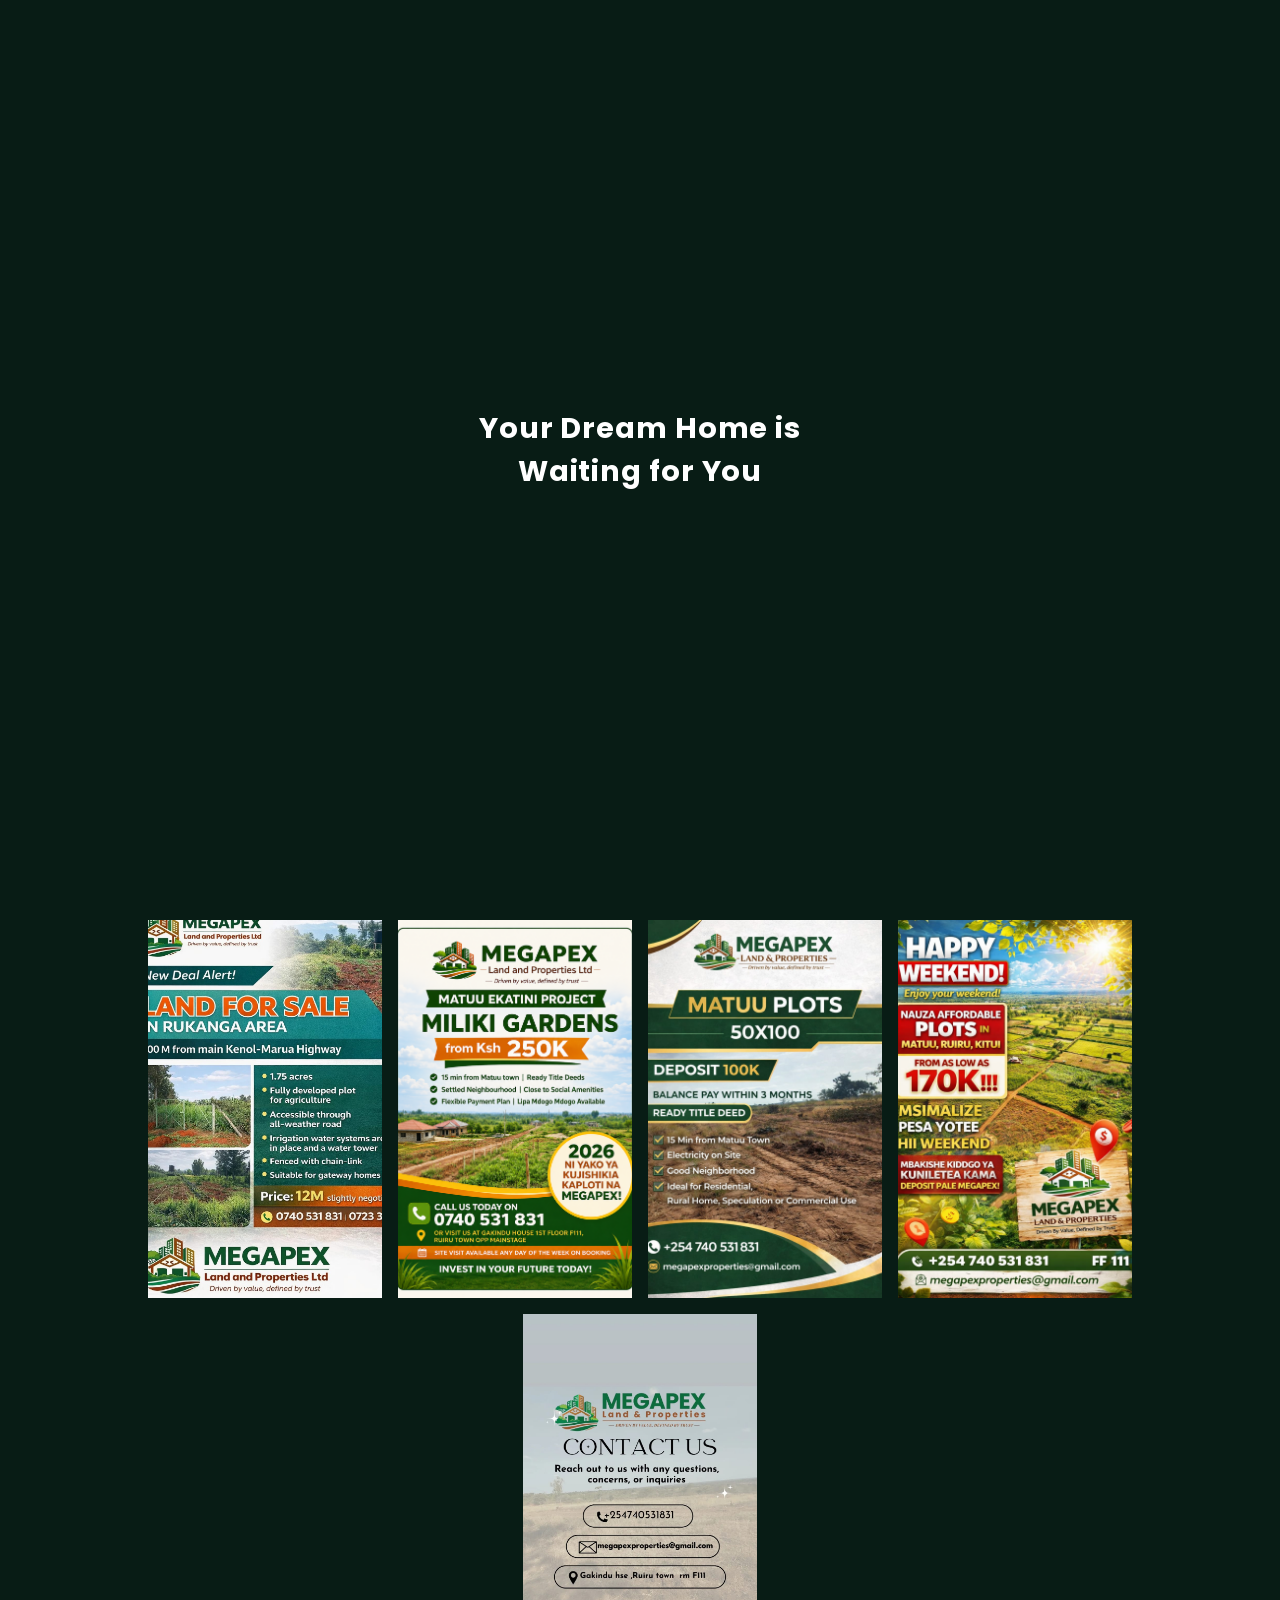
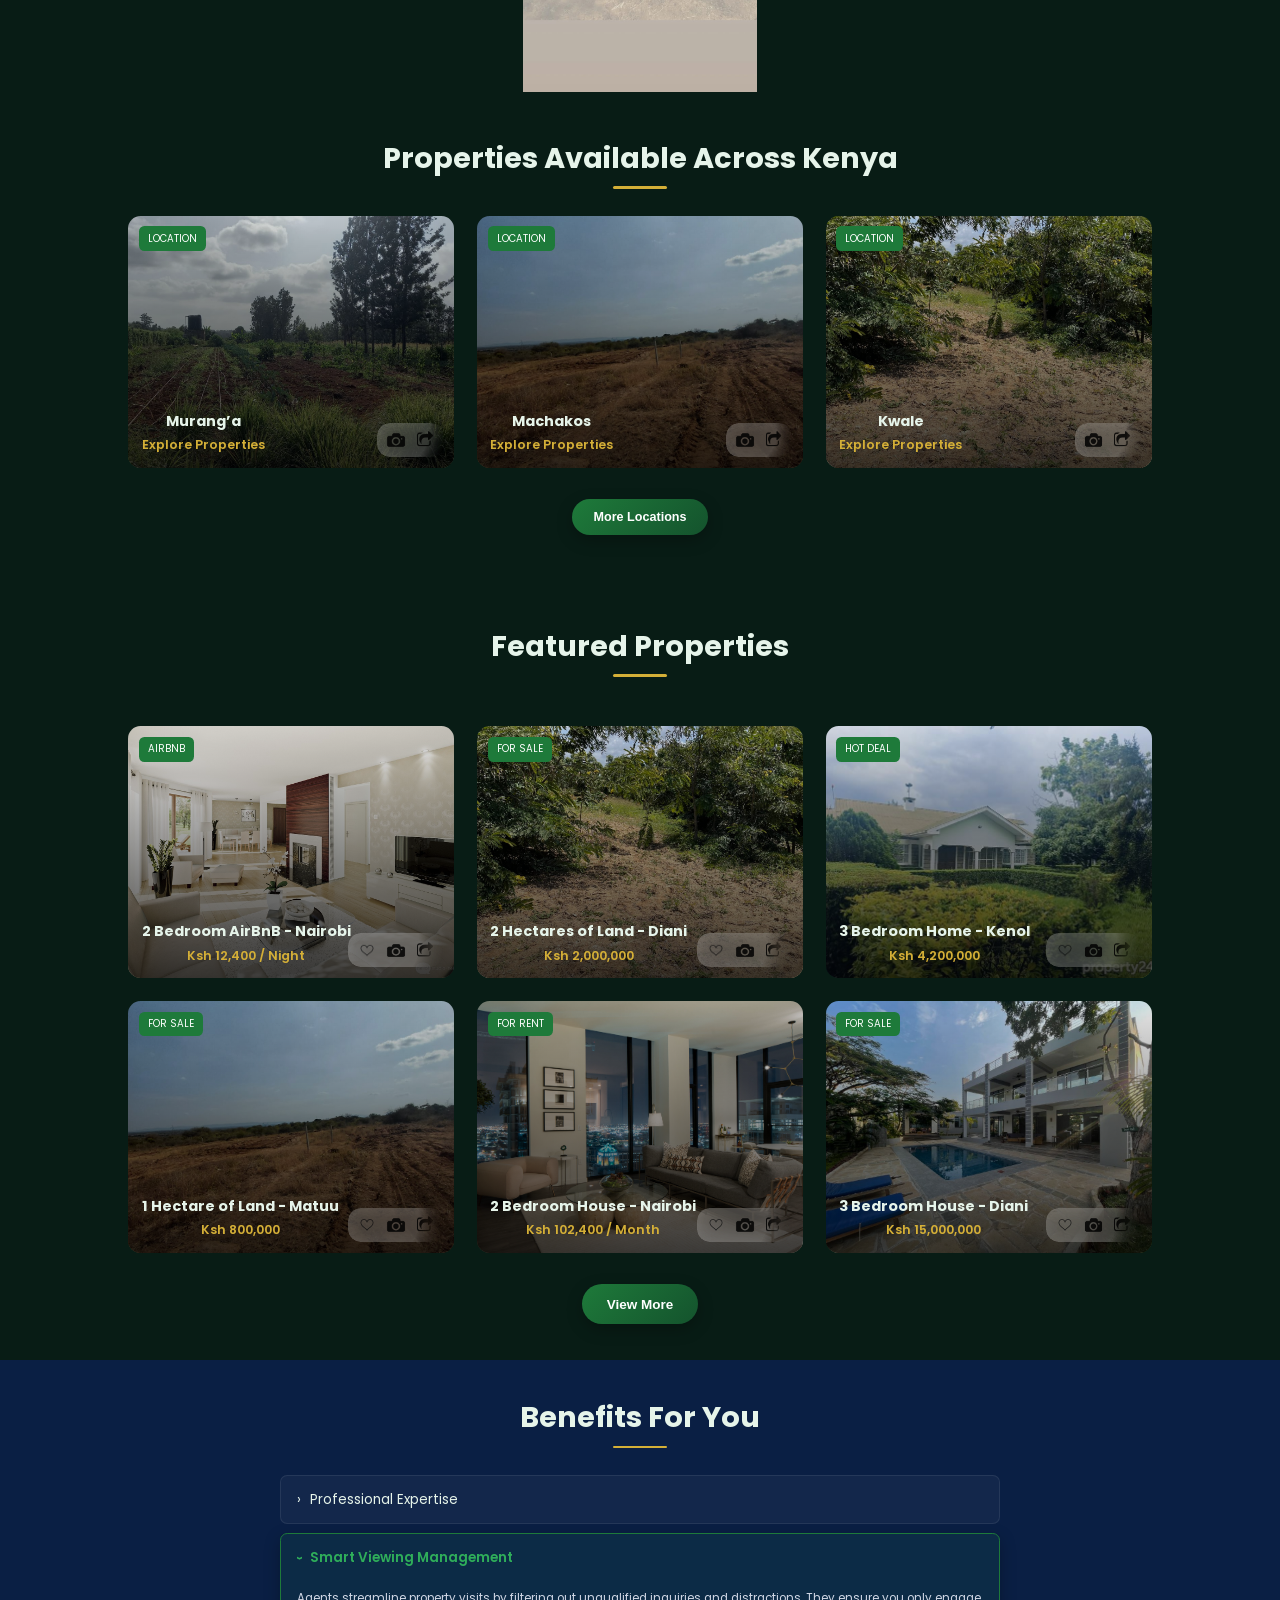
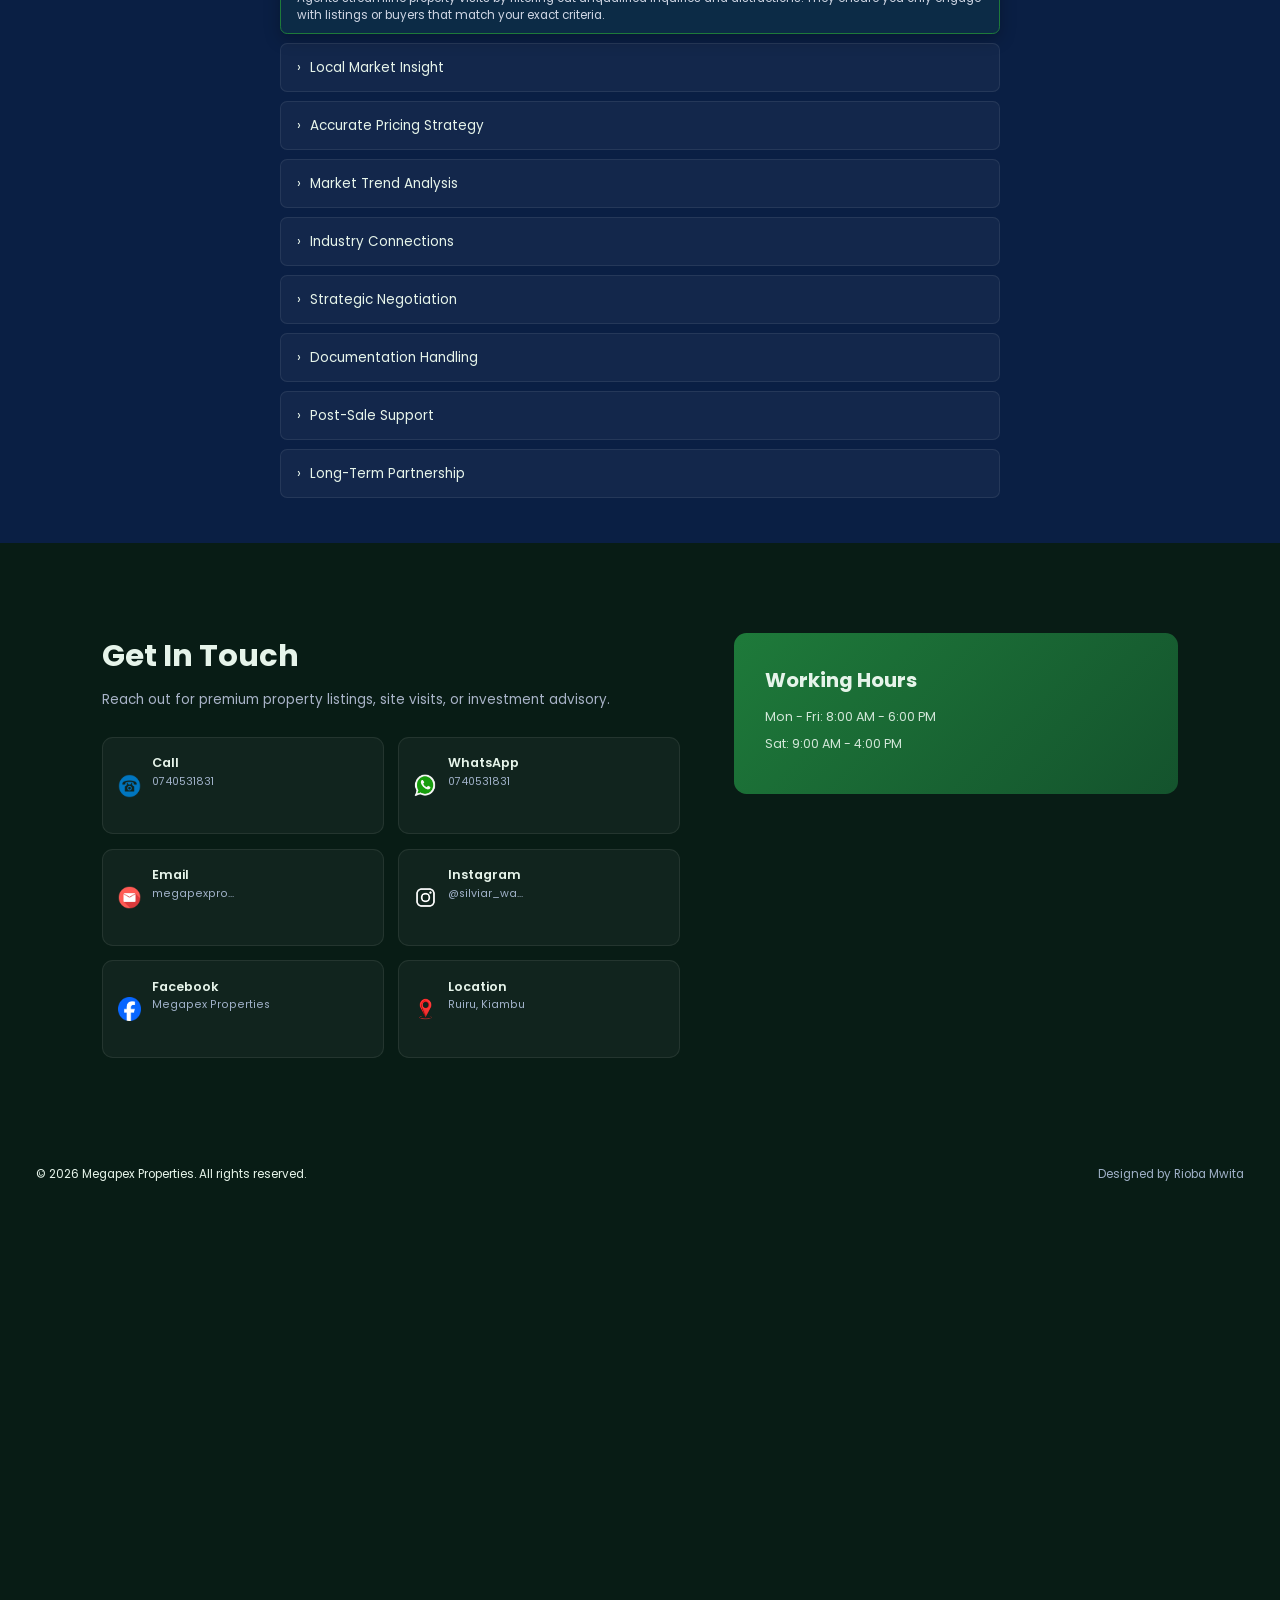
==== index.html @ 7763da87 "ch" ====
<!DOCTYPE html>
<html lang="en">
<head>
    <meta charset="UTF-8">
    <meta name="viewport" content="width=device-width, initial-scale=1.0">
    <title>Megapex Properties</title>
    <link rel="stylesheet" href="style.css">
    <link rel="icon" type="image/png" sizes="32x32" href="assets/favicon.png">

    <link href="https://fonts.googleapis.com/css2?family=Poppins:wght@300;400;600;700&display=swap" rel="stylesheet">

    <link rel="icon" type="image/png" sizes="16x16" href="assets/favicon.png">
</head>

<body>

<div id="intro-screen">
    <div class="intro-text">
        Your Dream Home is<br>
        Waiting for You
    </div>
</div>

<!-- NAVBAR -->
<header class="navbar">
    <div class="logo">
        <img src="assets/logo.png" alt="Megapex Logo">
    </div>

    <nav>
        <a href="#">Home</a>
        <a href="#">Properties</a>
        <a href="about.html">About Us</a>
        <a href="#">Contacts</a>
    </nav>

    <a class="nav-phone" href="tel:+254740531831">
    📞 0740 531 831
    </a>
    <div class="menu-toggle" id="menu-toggle">
        ☰
    </div>
</header>

<!-- HERO -->
<section class="hero">

    <div class="slideshow">
        <img src="assets/background.jpg" class="active">
        <img src="assets/background2.jpg">
        <img src="assets/background3.jpeg">
    </div>

    <div class="overlay"></div>

    <div class="hero-content">
        <h1>The Right Property Awaits</h1>

        <div class="search-box">

    <select id="typeFilter">
        <option value="">Property Type</option>
        <option value="apartment">Apartment</option>
        <option value="house">House</option>
        <option value="land">Land</option>
    </select>

    <select id="categoryFilter">
        <option value="">Category</option>
        <option value="sale">Sale</option>
        <option value="rent">Rent</option>
        <option value="airbnb">Airbnb</option>
    </select>

    <select id="locationFilter">
        <option value="">Location</option>
        <option value="nairobi">Nairobi</option>
        <option value="diani">Diani</option>
        <option value="kenol">Kenol</option>
        <option value="matuu">Matuu</option>
    </select>

    <select id="bedroomFilter">
        <option value="">Bedrooms</option>
        <option value="1">1</option>
        <option value="2">2</option>
        <option value="3">3</option>
    </select>

    <input id="minPrice" type="number" placeholder="Min Price">
    <input id="maxPrice" type="number" placeholder="Max Price">
    <input id="keyword" type="text" placeholder="Keyword">

    <button id="searchBtn" class="btn">Search</button>

</div>
    </div>
</section>

<section class="section ad-strip-section">
    <h2>Offers!!</h2>

    <div class="scroll-hint" id="adHint">
        Swipe to explore ads
    </div>

    <div class="ad-strip" id="adStrip">
        <img src="assets/kenolad.jpg" alt="Ad 1">
        <img src="assets/matuuad2.jpg" alt="Ad 2">
        <img src="assets/matuuad.jpg" alt="Ad 3">
        <img src="assets/companyadposter.jpg" alt="Ad 4">
        <img src="assets/companycontactposter.jpg" alt="Ad 5">
    </div>
</section>

<!-- PROPERTIES -->
<section class="section properties-section">
    <h2>Properties Available Across Kenya</h2>

    <div class="properties-grid">

        <!-- Murang’a -->
<div class="featured-card location-card" data-location="kenol">
    <img src="assets/kenol.jpg" alt="Kenol">

    <div class="featured-badge">LOCATION</div>

    <div class="featured-info">
        <h3>Murang’a</h3>
        <p>Explore Properties</p>
    </div>

    <div class="featured-icons">
        <img src="assets/photosicon.png" alt="Photos">
        <img src="assets/shareicon.png" alt="Share" class="share-icon">
    </div>
</div>

<!-- Machakos -->
<div class="featured-card location-card" data-location="matuu">
    <img src="assets/matuu.jpeg" alt="Matuu">

    <div class="featured-badge">LOCATION</div>

    <div class="featured-info">
        <h3>Machakos</h3>
        <p>Explore Properties</p>
    </div>

    <div class="featured-icons">
        <img src="assets/photosicon.png" alt="Photos">
        <img src="assets/shareicon.png" alt="Share" class="share-icon">
    </div>
</div>

<!-- Kwale -->
<div class="featured-card location-card" data-location="diani">
    <img src="assets/diani.jpeg" alt="Diani">

    <div class="featured-badge">LOCATION</div>

    <div class="featured-info">
        <h3>Kwale</h3>
        <p>Explore Properties</p>
    </div>

    <div class="featured-icons">
        <img src="assets/photosicon.png" alt="Photos">
        <img src="assets/shareicon.png" alt="Share" class="share-icon">
    </div>
</div>

<!-- Nairobi -->
<div class="featured-card location-card hidden-location" data-location="nairobi">
    <img src="assets/background.jpg" alt="Nairobi">

    <div class="featured-badge">LOCATION</div>

    <div class="featured-info">
        <h3>Nairobi</h3>
        <p>Explore Properties</p>
    </div>

    <div class="featured-icons">
        <img src="assets/photosicon.png" alt="Photos">
        <img src="assets/shareicon.png" alt="Share" class="share-icon">
    </div>
</div>

    </div>

    <div class="more-properties">
        <button class="more-btn btn">More Locations</button>
    </div>

</section>

<!-- FEATURED PROPERTIES -->
<section class="section featured-section" id="featured">
    <h2>Featured Properties</h2>

    <div id="activeFilters" class="active-filters"></div>

    <div class="featured-grid">

        <!-- Property 1 -->
        <div class="featured-card no-coming-soon"
             data-type="apartment"
             data-category="airbnb"
             data-location="nairobi"
             data-bedrooms="2"
             data-price="12400"
             data-link="/airbnb-nairobi.html">

            <img src="assets/living2.jpg" alt="2 Bedroom Airbnb Nairobi">

            <div class="featured-badge">AIRBNB</div>

            <div class="featured-info">
                <h3>2 Bedroom AirBnB - Nairobi</h3>
                <p>Ksh 12,400 / Night</p>
            </div>

            <div class="featured-icons">
                <img src="assets/likeicon.png" alt="Like" class="like-icon">
                <img src="assets/photosicon.png" alt="Photos" class="photos-icon" data-link="/airbnb-nairobi.html">
                <img src="assets/shareicon.png" alt="Share" class="share-icon">
            </div>

        </div>

        <!-- Property 2 (DIANI LAND FIXED) -->
        <div class="featured-card no-coming-soon"
             data-type="land"
             data-category="sale"
             data-location="diani"
             data-bedrooms="0"
             data-price="2000000"
             data-link="/diani-land.html">

            <img src="assets/diani.jpeg" alt="Land in Diani">

            <div class="featured-badge">FOR SALE</div>

            <div class="featured-info">
                <h3>2 Hectares of Land - Diani</h3>
                <p>Ksh 2,000,000</p>
            </div>

            <div class="featured-icons">
                <img src="assets/likeicon.png" alt="Like" class="like-icon">
                <img src="assets/photosicon.png" alt="Photos" class="photos-icon" data-link="/diani-land.html">
                <img src="assets/shareicon.png" alt="Share" class="share-icon">
            </div>

        </div>

        <!-- Property 3 -->
        <div class="featured-card no-coming-soon"
             data-type="house"
             data-category="sale"
             data-location="kenol"
             data-bedrooms="3"
             data-price="4200000"
             data-link="/kenol-house.html">

            <img src="assets/kenolhouse.jpg" alt="House in Kenol">

            <div class="featured-badge">HOT DEAL</div>

            <div class="featured-info">
                <h3>3 Bedroom Home - Kenol</h3>
                <p>Ksh 4,200,000</p>
            </div>

            <div class="featured-icons">
                <img src="assets/likeicon.png" alt="Like" class="like-icon">
                <img src="assets/photosicon.png" alt="Photos" class="photos-icon" data-link="/kenol-house.html">
                <img src="assets/shareicon.png" alt="Share" class="share-icon">
            </div>

        </div>

        <!-- Property 4 -->
        <div class="featured-card no-coming-soon"
             data-type="land"
             data-category="sale"
             data-location="matuu"
             data-bedrooms="1"
             data-price="3800000"
             data-link="/matuu-land.html">

            <img src="assets/matuu.jpeg" alt="Land in Matuu">

            <div class="featured-badge">FOR SALE</div>

            <div class="featured-info">
                <h3>1 Hectare of Land - Matuu</h3>
                <p>Ksh 800,000</p>
            </div>

            <div class="featured-icons">
                <img src="assets/likeicon.png" alt="Like" class="like-icon">
                <img src="assets/photosicon.png" alt="Photos" class="photos-icon" data-link="/matuu-land.html">
                <img src="assets/shareicon.png" alt="Share" class="share-icon">
            </div>

        </div>

        <!-- Property 5 -->
        <div class="featured-card"
             data-type="house"
             data-category="rent"
             data-location="nairobi"
             data-bedrooms="2"
             data-price="102400"
             data-link="/nairobi-rent-house.html">

            <img src="assets/background.jpg" alt="2 Bedroom House Nairobi">

            <div class="featured-badge">FOR RENT</div>

            <div class="featured-info">
                <h3>2 Bedroom House - Nairobi</h3>
                <p>Ksh 102,400 / Month</p>
            </div>

            <div class="featured-icons">
                <img src="assets/likeicon.png" alt="Like" class="like-icon">
                <img src="assets/photosicon.png" alt="Photos" class="photos-icon" data-link="/nairobi-rent-house.html">
                <img src="assets/shareicon.png" alt="Share" class="share-icon">
            </div>

        </div>

        <!-- Property 6 -->
        <div class="featured-card no-coming-soon"
             data-type="house"
             data-category="sale"
             data-location="diani"
             data-bedrooms="3"
             data-price="15000000"
             data-link="/diani-house.html">

            <img src="assets/dianihouse.jpg" alt="House in Diani">

            <div class="featured-badge">FOR SALE</div>

            <div class="featured-info">
                <h3>3 Bedroom House - Diani</h3>
                <p>Ksh 15,000,000</p>
            </div>

            <div class="featured-icons">
                <img src="assets/likeicon.png" alt="Like" class="like-icon">
                <img src="assets/photosicon.png" alt="Photos" class="photos-icon" data-link="/diani-house.html">
                <img src="assets/shareicon.png" alt="Share" class="share-icon">
            </div>

        </div>

    </div>

    <div class="more-properties">
        <button class="more-btn">View More</button>
    </div>

</section>

<!-- BENEFITS -->
<section class="section dark">
    <h2>Benefits For You</h2>

    <div class="accordion">

        <div class="accordion-item">
            <div class="accordion-header">
                <span class="icon">›</span> Professional Expertise
            </div>
            <div class="accordion-body">
                Real estate professionals handle the technical aspects of transactions with precision. Their experience reduces risk and prevents costly errors during the process.
            </div>
        </div>

        <div class="accordion-item active">
            <div class="accordion-header">
                <span class="icon">›</span> Smart Viewing Management
            </div>
            <div class="accordion-body">
                Agents streamline property visits by filtering out unqualified inquiries and distractions. They ensure you only engage with listings or buyers that match your exact criteria.
            </div>
        </div>

        <div class="accordion-item">
            <div class="accordion-header">
                <span class="icon">›</span> Local Market Insight
            </div>
            <div class="accordion-body">
                Agents have in-depth knowledge of neighborhoods, pricing trends, and amenities. This helps you make informed decisions based on accurate, location-specific data.
            </div>
        </div>

        <div class="accordion-item">
            <div class="accordion-header">
                <span class="icon">›</span> Accurate Pricing Strategy
            </div>
            <div class="accordion-body">
                Proper valuation ensures you neither overpay nor undersell a property. Agents analyze market data to position your price competitively.
            </div>
        </div>

        <div class="accordion-item">
            <div class="accordion-header">
                <span class="icon">›</span> Market Trend Analysis
            </div>
            <div class="accordion-body">
                Understanding market conditions is critical for timing your transaction. Agents provide insights into demand, supply, and pricing shifts.
            </div>
        </div>

        <div class="accordion-item">
            <div class="accordion-header">
                <span class="icon">›</span> Industry Connections
            </div>
            <div class="accordion-body">
                Agents connect you with trusted professionals such as lawyers, inspectors, and financiers. This network simplifies and accelerates the entire transaction process.
            </div>
        </div>

        <div class="accordion-item">
            <div class="accordion-header">
                <span class="icon">›</span> Strategic Negotiation
            </div>
            <div class="accordion-body">
                Skilled negotiation ensures you secure favorable terms and pricing. Agents also maintain confidentiality to protect your interests throughout the deal.
            </div>
        </div>

        <div class="accordion-item">
            <div class="accordion-header">
                <span class="icon">›</span> Documentation Handling
            </div>
            <div class="accordion-body">
                Property transactions involve complex legal and contractual paperwork. Agents ensure all documents are accurate, complete, and compliant.
            </div>
        </div>

        <div class="accordion-item">
            <div class="accordion-header">
                <span class="icon">›</span> Post-Sale Support
            </div>
            <div class="accordion-body">
                Support does not end after the transaction is completed. Agents remain available to address follow-up questions and issues.
            </div>
        </div>

        <div class="accordion-item">
            <div class="accordion-header">
                <span class="icon">›</span> Long-Term Partnership
            </div>
            <div class="accordion-body">
                Building a relationship with a reliable agent benefits future transactions. This continuity improves efficiency and trust over time.
            </div>
        </div>

    </div>
</section>

<!-- CONTACT -->
<section class="contact">
    <div class="contact-container">

        <div class="contact-left">
            <h2>Get In Touch</h2>
            <p>Reach out for premium property listings, site visits, or investment advisory.</p>

            <div class="contact-grid">

                <a href="tel:+254740531831" class="contact-card">
                    <img src="assets/phoneicon.png" alt="Call">
                    <div>
                        <span>Call</span>
                        <p>0740531831</p>
                    </div>
                </a>

                <a href="https://wa.me/254740531831" target="_blank" class="contact-card">
                    <img src="assets/whatsappicon.png" alt="WhatsApp">
                    <div>
                        <span>WhatsApp</span>
                        <p>0740531831</p>
                    </div>
                </a>

                <a href="mailto:megapexproperties@gmail.com" class="contact-card">
                    <img src="assets/mailicon.png" alt="Email">
                    <div>
                        <span>Email</span>
                        <p>megapexpro...</p>
                    </div>
                </a>

                <a href="https://www.instagram.com/silviar_wanjiku" target="_blank" class="contact-card">
                    <img src="assets/instagramicon.png" alt="Instagram">
                    <div>
                        <span>Instagram</span>
                        <p>@silviar_wa...</p>
                    </div>
                </a>

                <a href="https://web.facebook.com/people/Megapex-Properties/61583224914019/" target="_blank" class="contact-card">
                    <img src="assets/facebook.png" alt="Facebook">
                    <div>
                        <span>Facebook</span>
                        <p>Megapex Properties</p>
                    </div>
                </a>

                <a href="https://www.google.com/maps?q=Ruiru,Kiambu" target="_blank" class="contact-card">
                    <img src="assets/locationicon.png" alt="Location">
                    <div>
                        <span>Location</span>
                        <p>Ruiru, Kiambu</p>
                    </div>
                </a>

            </div>
        </div>

        <div class="contact-right">
            <h3>Working Hours</h3>
            <p>Mon - Fri: 8:00 AM - 6:00 PM</p>
            <p>Sat: 9:00 AM - 4:00 PM</p>
        </div>

    </div>
</section>

<!-- FLOATING BUTTON -->
<div class="floating-contact" id="openContact">
    ✉
</div>

<!-- SCROLL TO TOP BUTTON -->
<div class="floating-top" id="scrollTop">
    ↑
</div>

<!-- CONTACT MODAL -->
<div class="contact-modal" id="contactModal">
    <div class="modal-content">

        <span class="close-modal" id="closeContact">&times;</span>

        <h2>Contact Us</h2>
        <p>Use the form below to contact us!</p>

        <form id="contactForm">

            <!-- NAME -->
            <input 
                type="text" 
                id="name"
                placeholder="Name"
                required
            >

            <!-- EMAIL -->
            <input 
                type="email" 
                id="email"
                placeholder="Email"
                required
            >

            <!-- PHONE -->
            <input 
                type="tel" 
                id="phone"
                placeholder="Phone"
                pattern="[0-9]{10}"
                required
            >

            <!-- MESSAGE -->
            <textarea 
                id="message"
                placeholder="Type your message..."
                required
            ></textarea>

            <button type="submit">Send</button>

        </form>

    </div>
</div>

<!-- FOOTER -->
<footer>
    <div class="footer-content">
        <p>© 2026 Megapex Properties. All rights reserved.</p>

        <a href="https://wa.me/254729709807" target="_blank" class="designer-link">
            Designed by Rioba Mwita
        </a>
    </div>
</footer>


<div id="comingSoonPopup" class="coming-soon">
    <div class="coming-soon-box">
        <p>🚧 Coming Soon</p>
    </div>
</div>

<script src="script.js"></script>


</body>
</html>
---- style.css ----
:root {
    --primary: #1E7A3A;
    --primary-dark: #14532D;
    --primary-light: #2FAE5A;

    --bg-dark: #081c15;
    --text-light: #e6f4ea;

    --accent: #d4af37;
}

/* RESET */
* {
    margin: 0;
    padding: 0;
    box-sizing: border-box;
}

html, body {
    width: 100%;
    overflow-x: hidden;
    font-size: 80%;
}

/* BODY */
body {
    font-family: 'Poppins', sans-serif;
    background: var(--bg-dark);
    color: var(--text-light);
    font-size: 15px;
    transform-origin: top left;
    zoom: 0.9;
}

#intro-screen {
    position: fixed;
    inset: 0;
    background: var(--bg-dark);

    display: flex;
    justify-content: center;
    align-items: center;

    z-index: 9999;

    opacity: 1;
    transition: opacity 1s ease, visibility 1s ease;
}

#intro-screen.hide {
    opacity: 0;
    visibility: hidden;
}

/* TEXT ANIMATION */
.intro-text {
    font-size: 32px;
    font-weight: 700;
    text-align: center;
    color: #fff;
    letter-spacing: 1px;

    opacity: 0;
    transform: translateY(20px);

    animation: introFadeIn 1.2s ease forwards;
}

/* KEYFRAME */
@keyframes introFadeIn {
    to {
        opacity: 1;
        transform: translateY(0);
    }
}

/* NAVBAR */
.navbar {
    position: fixed;
    width: 100%;
    top: 0;
    background: rgba(8,28,21,0.85);
    backdrop-filter: blur(10px);

    display: flex;
    align-items: center;
    justify-content: space-between;

    padding: 15px 40px;
    z-index: 1000;
}

.logo img {
    height: 50px;
}

.navbar nav a {
    margin: 0 18px;
    text-decoration: none;
    color: var(--text-light);
    font-weight: 500;
    position: relative;
}

.navbar nav a::after {
    content: "";
    position: absolute;
    width: 0%;
    height: 2px;
    background: var(--primary);
    left: 0;
    bottom: -5px;
    transition: 0.3s;
}

.navbar nav a:hover::after {
    width: 100%;
}

/* HERO */
.hero {
    position: relative;
    width: 100%;
    height: 100vh;
    overflow: hidden;

    display: flex;
    align-items: center;
    justify-content: center;
}

.slideshow {
    position: absolute;
    inset: 0;
    width: 100%;
    height: 100%;
    z-index: 0;
}

.slideshow img {
    position: absolute;
    inset: 0;
    width: 100%;
    height: 100%;
    object-fit: cover;

    opacity: 0;
    transition: opacity 1.2s ease-in-out;
}

.slideshow img.active {
    opacity: 1;
}
.overlay {
    position: absolute;
    inset: 0;
    background: rgba(0,0,0,0.55);
    z-index: 1;
}

.hero-content {
    position: relative;
    z-index: 2;
}

.hero h1 {
    font-size: 48px;
    margin-bottom: 25px;
}

/* SEARCH */
.search-box {
    background: rgba(255,255,255,0.08);
    backdrop-filter: blur(14px);
    padding: 20px;
    border-radius: 12px;

    display: grid;
    grid-template-columns: repeat(4, 1fr);
    gap: 12px;
}

.search-box input,
.search-box select {
    padding: 12px;
    border-radius: 8px;
    border: none;
    background: rgba(255,255,255,0.9);
    font-size: 14px;
}

.search-box button {
    grid-column: span 4;
    padding: 14px;
    border-radius: 30px;
    border: none;
    background: linear-gradient(135deg, var(--primary), var(--primary-dark));
    color: #fff;
    font-weight: 600;
    cursor: pointer;
}

.search-box button {
    grid-column: 1 / -1;   /* still occupies full grid row */
    width: 200px;          /* control button size */
    justify-self: center;  /* centers it in the grid */
}

.search-box button:hover {
    transform: translateY(-2px);
}

/* SECTION */
.section {
    padding: 40px 10%;
    text-align: center;
}

.section h2 {
    font-size: 32px;
    margin-bottom: 40px;
    position: relative;
    display: inline-block;
}

.section h2::after {
    content: "";
    position: absolute;
    left: 50%;
    bottom: -10px;
    transform: translateX(-50%);
    width: 60px;
    height: 3px;
    background: var(--accent);
    border-radius: 2px;
}

/* DARK SECTION */
.dark {
    background: #0a1f44;
}

/* ACCORDION */
.accordion {
    max-width: 800px;
    margin: auto;
}

/* ITEM */
.accordion-item {
    background: rgba(255,255,255,0.04);
    border-radius: 8px;
    margin-bottom: 10px;
    overflow: hidden;
    border: 1px solid rgba(255,255,255,0.08);
    transition: all 0.25s ease;
}

/* ACTIVE ITEM (CARD HIGHLIGHT) */
.accordion-item.active {
    background: rgba(47,174,90,0.08);
    border-color: var(--primary);
    box-shadow: 0 6px 18px rgba(0,0,0,0.25);
}

/* HEADER */
.accordion-header {
    padding: 15px 18px;
    font-size: 15px;
    display: flex;
    gap: 10px;
    cursor: pointer;
    align-items: center;
    color: var(--text-light);
    transition: 0.25s ease;
}

/* ACTIVE HEADER (TITLE COLOR CHANGE) */
.accordion-item.active .accordion-header {
    color: var(--primary-light);
    font-weight: 600;
}

/* BODY */
.accordion-body {
    max-height: 0;
    overflow: hidden;
    padding: 0 18px;
    font-size: 13px;
    color: #cfd6e4;
    transition: 0.3s ease;
    text-align: left;
}

/* ACTIVE BODY */
.accordion-item.active .accordion-body {
    max-height: 160px;
    padding: 10px 18px;
}

/* OPTIONAL: ICON ROTATION */
.accordion-item.active .icon {
    transform: rotate(90deg);
    transition: 0.25s ease;
}

/* CONTACT */
.contact {
    padding: 100px 8%;
    background: var(--bg-dark);
}

/* LAYOUT */
.contact-container {
    max-width: 1200px;
    margin: auto;

    display: grid;
    grid-template-columns: 1.3fr 1fr;
    gap: 60px;
    align-items: start;
}

/* LEFT SIDE */
.contact-left h2 {
    font-size: 34px;
    margin-bottom: 12px;
}

.contact-left p {
    margin-bottom: 30px;
    color: #a8b3c7;
    font-size: 15px;
}

/* GRID (fluid, no hard widths) */
.contact-grid {
    display: grid;
    grid-template-columns: repeat(2, minmax(180px, 1fr));
    gap: 16px;
}

/* CARD */
.contact-card {
    padding: 18px 16px;
    border-radius: 12px;

    background: rgba(255,255,255,0.04);
    border: 1px solid rgba(255,255,255,0.08);

    display: flex;
    align-items: center;
    gap: 12px;

    text-align: left;

    transition: all 0.25s ease;
    cursor: pointer;

    text-decoration: none;
    color: var(--text-light);
}

/* ICON */
.contact-card img {
    width: 26px;
    height: 26px;
    flex-shrink: 0;
}

/* TEXT BLOCK */
.contact-card div {
    display: flex;
    flex-direction: column;
    gap: 2px;
}

/* TITLE */
.contact-card span {
    font-size: 14px;
    font-weight: 600;
    color: var(--text-light);
}

/* VALUE */
.contact-card p {
    font-size: 12px;
    color: #9fb0c7;
    word-break: break-word;
}

/* HOVER */
.contact-card:hover {
    transform: translateY(-4px);
    background: rgba(255,255,255,0.08);
    border-color: var(--primary);
    box-shadow: 0 8px 20px rgba(0,0,0,0.25);
}

/* RIGHT PANEL */
.contact-right {
    background: linear-gradient(135deg, var(--primary), var(--primary-dark));
    padding: 35px;
    border-radius: 14px;

    display: flex;
    flex-direction: column;
    justify-content: center;
}

.contact-right h3 {
    font-size: 22px;
    margin-bottom: 15px;
}

.contact-right p {
    font-size: 14px;
    margin-bottom: 10px;
    opacity: 0.9;
}


/* FLOATING */
.floating-contact,
.floating-top {
    position: fixed;
    right: 25px;
    width: 50px;
    height: 50px;
    background: var(--primary);
    color: #fff;
    border-radius: 50%;
    display: flex;
    align-items: center;
    justify-content: center;

    opacity: 0;
    pointer-events: none;
    transform: translateY(20px);
    transition: 0.3s ease;

    z-index: 999;
    cursor: pointer;
}

/* positions */
.floating-contact {
    bottom: 90px;
}

.floating-top {
    bottom: 25px;
}

/* visible state */
.floating-contact.show,
.floating-top.show {
    opacity: 1;
    pointer-events: auto;
    transform: translateY(0);
}


/* MODAL */
/* MODAL BACKDROP */
.contact-modal {
    position: fixed;
    inset: 0;

    background: rgba(0,0,0,0.6);

    display: none;
    justify-content: center;
    align-items: center;

    z-index: 9999;
}

/* ACTIVE */
.contact-modal.active {
    display: flex;
}

/* MODAL BOX */
.modal-content {
    background: #fff;
    color: #000;

    width: 90%;
    max-width: 420px;

    padding: 30px;
    border-radius: 14px;

    position: relative;

    display: flex;
    flex-direction: column;
    gap: 12px;

    animation: popupFade 0.3s ease;
}

/* CLOSE BUTTON */
.close-modal {
    position: absolute;
    top: 12px;
    right: 16px;

    font-size: 24px;
    cursor: pointer;
}

/* INPUTS */
.modal-content input,
.modal-content textarea {
    width: 100%;
    padding: 12px;

    border-radius: 8px;
    border: 1px solid #ccc;

    font-family: inherit;
}

/* TEXTAREA */
.modal-content textarea {
    min-height: 120px;
    resize: vertical;
}

/* BUTTON */
.modal-content button {
    padding: 12px;
    border: none;

    border-radius: 30px;

    background: linear-gradient(135deg, var(--primary), var(--primary-dark));

    color: #fff;
    font-weight: 600;

    cursor: pointer;
}

/* FOOTER */
footer {
    background: var(--bg-dark);
    padding: 20px 40px;
}

.footer-content {
    display: flex;
    justify-content: space-between;
    align-items: center;
}

.footer-content p {
    font-size: 13px;
}

.designer-link {
    font-size: 13px;
    color: #9fb0c7;
    text-decoration: none;
    transition: 0.3s ease;
}

.designer-link:hover {
    color: var(--accent);
}

.properties-grid {
    display: grid;
    grid-template-columns: repeat(3, 1fr);
    gap: 25px;
}

/* FORCE SAME CARD BEHAVIOR EVERYWHERE */
.properties-grid .featured-card,
.featured-grid .featured-card {
    position: relative;
    height: 280px;
    border-radius: 14px;
    overflow: hidden;
    cursor: pointer;
    transition: 0.3s ease;
}

/* ONLY TARGET MAIN CARD IMAGE */
.properties-grid .featured-card > img,
.featured-grid .featured-card > img {
    width: 100%;
    height: 100%;
    object-fit: cover;
    transition: 0.5s ease;
}

.featured-icons img {
    width: 22px;
    height: 22px;
    object-fit: contain; /* prevents stretching */
}

.properties-grid .featured-card:hover img,
.featured-grid .featured-card:hover img {
    transform: scale(1.1);
}

.properties-grid .featured-card::after,
.featured-grid .featured-card::after {
    content: "";
    position: absolute;
    inset: 0;
    background: linear-gradient(to top, rgba(0,0,0,0.75), rgba(0,0,0,0.1));
}

/* MORE PROPERTIES WRAPPER */
.more-properties {
    margin-top: 35px;
    display: flex;
    justify-content: center;
}

/* BUTTON */
.more-btn {
    padding: 14px 28px;
    border: none;
    border-radius: 30px;

    background: linear-gradient(135deg, var(--primary), var(--primary-dark));
    color: #fff;

    font-size: 15px;
    font-weight: 600;

    cursor: pointer;
    transition: 0.3s ease;
    box-shadow: 0 6px 18px rgba(0,0,0,0.25);
}

/* HOVER */
.more-btn:hover {
    transform: translateY(-3px);
    background: linear-gradient(135deg, var(--primary-light), var(--primary));
}

/* FEATURED SECTION */
.featured-section {
    padding-top: 60px;
}

/* GRID */
.featured-grid {
    display: grid;
    grid-template-columns: repeat(3, 1fr);
    gap: 25px;
}

/* CARD */
.featured-card {
    position: relative;
    height: 280px;
    border-radius: 14px;
    overflow: hidden;
    cursor: pointer;
    transition: 0.3s ease;
}

/* IMAGE */
.featured-card img {
    width: 100%;
    height: 100%;
    object-fit: cover;
    transition: 0.5s ease;
}

/* HOVER ZOOM */
.featured-card:hover img {
    transform: scale(1.1);
}

/* DARK OVERLAY */
.featured-card::after {
    content: "";
    position: absolute;
    inset: 0;
    background: linear-gradient(to top, rgba(0,0,0,0.75), rgba(0,0,0,0.1));
}

/* INFO */
.featured-info {
    position: absolute;
    bottom: 15px;
    left: 15px;
    z-index: 2;
}

.featured-info h3 {
    font-size: 16px;
    margin-bottom: 5px;
}

.featured-info p {
    font-size: 14px;
    color: var(--accent);
    font-weight: 600;
}

/* BADGE */
.featured-badge {
    position: absolute;
    top: 12px;
    left: 12px;
    background: var(--primary);
    color: #fff;
    font-size: 11px;
    padding: 6px 10px;
    border-radius: 6px;
    z-index: 2;
}

/* =========================
   AD STRIP SECTION (VERTICAL ADS)
========================= */

.ad-strip-section {
    padding: 10px 8%;
    overflow: hidden;

    display: flex;
    flex-direction: column;
    align-items: center;
}

/* container */
.ad-strip {
    display: flex;
    gap: 18px;
    align-items: center;
    justify-content: center;
    flex-wrap: wrap; /* allows neat alignment on smaller screens */
}

.ad-strip img {
    width: 260px;
    height: 420px;
    object-fit: cover;

    opacity: 0;
    transform: translateX(140px);

    transition: 0.7s ease;
}

.ad-strip img.show {
    opacity: 1;
    transform: translateX(0);
}

/* hover effect */
.ad-strip img:hover {
    transform: translateX(0) scale(1.05);
}

/* ICON CONTAINER (SMOKE STYLE - BOTTOM RIGHT) */
.featured-icons {
    position: absolute;
    bottom: 12px;
    right: 12px;

    display: flex;
    gap: 10px;

    padding: 8px 10px;

    /* smoky / mist background */
    background: rgba(255, 255, 255, 0.18);
    backdrop-filter: blur(14px);

    /* remove clean shape */
    border-radius: 14px;
    box-shadow:
        0 0 25px rgba(255, 255, 255, 0.15),
        inset 0 0 18px rgba(255, 255, 255, 0.1);

    /* soft irregular “smoke feel” */
    -webkit-mask-image: radial-gradient(circle at 30% 30%, black 60%, transparent 100%);
    mask-image: radial-gradient(circle at 30% 30%, black 60%, transparent 100%);

    z-index: 3;
}

/* ICON STYLE */
.featured-icons img {
    width: 22px;
    height: 22px;

    cursor: pointer;

    opacity: 0.85;
    transition: 0.3s ease;
}

/* HOVER EFFECT */
.featured-icons img:hover {
    transform: scale(1.2);
    opacity: 1;
}

.nav-phone {
    color: var(--text-light);
    font-weight: 600;
    margin-left: 20px;
    white-space: nowrap;
    text-decoration: none; /* removes underline */
}

/* DESKTOP DEFAULT */
.menu-toggle {
    display: none;
}



@media (max-width: 768px) {

    /* show hamburger on mobile */
    .menu-toggle {
        display: block;
        font-size: 26px;
        cursor: pointer;
    }

    /* hide phone on mobile (optional) */
    .nav-phone {
        display: none;
    }

}

@media (max-width: 768px) {

    html, body {
        font-size: 14px;
        overflow-x: hidden;
    }

    body {
        transform: none;
        width: 100%;
    }

    /* ================= NAVBAR ================= */
    .navbar {
        padding: 12px 16px;
    }

    .logo img {
        height: 42px;
    }

    .menu-toggle {
        display: block;
        font-size: 28px;
    }

    .nav-phone {
        display: none;
    }

    /* ================= HERO ================= */
    .hero h1 {
        font-size: 28px;
        padding: 0 10px;
        line-height: 1.3;
    }

    .hero-content {
        padding: 0 12px;
    }

    /* ================= SEARCH (FIXED CENTER BUTTON) ================= */
    .search-box {
        grid-template-columns: repeat(2, 1fr);
        gap: 10px;
        padding: 16px;
        border-radius: 14px;
        position: relative;
    }

    .search-box input,
    .search-box select {
        font-size: 13px;
        padding: 10px;
    }

    /* BUTTON FIXED TO CENTER FLOAT */
    .search-box button {
        grid-column: 1 / -1;
        width: 160px;
        justify-self: center;

        margin-top: 10px;

        border-radius: 50px;
        padding: 12px 18px;

        position: relative;
        z-index: 2;
    }

    /* ================= SECTIONS ================= */
    .section {
        padding: 30px 16px;
    }

    .section h2 {
        font-size: 24px;
        margin-bottom: 25px;
    }

    /* ================= PROPERTIES (2 COLUMN GRID INSTEAD OF 1) ================= */
    .properties-grid {
        grid-template-columns: repeat(2, 1fr);
        gap: 14px;
    }

    .property-card {
        height: 200px;
    }

    .property-overlay h3 {
        font-size: 16px;
    }

    /* ================= FEATURED (2 COLUMN GRID) ================= */
    .featured-grid {
        grid-template-columns: repeat(2, 1fr);
        gap: 14px;
    }

    .featured-card {
        height: 210px;
    }

    .featured-info h3 {
        font-size: 13px;
    }

    .featured-info p {
        font-size: 12px;
    }

    /* icons */
    .featured-icons {
        gap: 6px;
        padding: 6px 8px;
        border-radius: 12px;
    }

    /* ================= ACCORDION ================= */
    .accordion-header {
        font-size: 14px;
    }

    .accordion-body {
        font-size: 13px;
    }

    /* ================= CONTACT (2 COLUMN GRID LIKE DESKTOP MINI VERSION) ================= */
    .contact-container {
        grid-template-columns: 1fr;
        gap: 25px;
    }

    .contact-grid {
        grid-template-columns: repeat(2, 1fr);
        gap: 12px;
    }

    .contact-card {
        padding: 14px;
    }

    .contact-left h2 {
        font-size: 24px;
    }

    .contact-right {
        padding: 20px;
        text-align: center;
    }

    /* ================= FLOATING BUTTONS ================= */
    .floating-contact,
    .floating-top {
        width: 46px;
        height: 46px;
        right: 16px;
    }

    .floating-contact {
        bottom: 85px;
    }

    .floating-top {
        bottom: 20px;
    }

    /* ================= MORE BUTTON ================= */
    .more-btn {
        width: 100%;
        max-width: 260px;
    }

    .featured-card {
    position: relative;
    height: 240px;
}

/* INFO LEFT SIDE */
.featured-info {
    position: absolute;
    bottom: 12px;
    left: 12px;

    z-index: 2;

    display: flex;
    flex-direction: column;
    align-items: flex-start;

    max-width: 65%;
}

.featured-info h3 {
    font-size: 14px;
    text-align: left;
    margin-bottom: 4px;
}

.featured-info p {
    font-size: 12px;
    text-align: left;
}

/* ICONS RIGHT SIDE */
.featured-icons {
    position: absolute;
    bottom: 12px;
    right: 12px;

    display: flex;
    flex-direction: row;
    gap: 8px;

    padding: 6px 8px;
    border-radius: 12px;
}

}

.active-filters {
    margin-bottom: 25px;
    display: flex;
    justify-content: center;
}

/* GLASS PILL FILTER BAR */
.filter-bar {
    background: rgba(255, 255, 255, 0.08);
    backdrop-filter: blur(16px);

    padding: 12px 20px;

    border-radius: 50px; /* 🔥 pill shape */
    
    display: flex;
    gap: 18px;
    align-items: center;
    flex-wrap: wrap;
    justify-content: center;

    border: 1px solid rgba(255,255,255,0.12);

    box-shadow: 
        0 8px 25px rgba(0,0,0,0.25),
        inset 0 0 12px rgba(255,255,255,0.05);
}

/* FILTER TEXT */
.filter-bar span {
    font-size: 13px;
    color: #cfe7d9;
}

/* CLEAR BUTTON (VIEW ALL) */
.filter-bar button {
    background: linear-gradient(135deg, var(--accent), #f5d76e);

    border: none;
    padding: 8px 16px;

    border-radius: 20px; /* softer inner pill */

    font-weight: 600;
    font-size: 13px;

    cursor: pointer;
    transition: 0.3s ease;

    color: #000;
}

/* HOVER */
.filter-bar button:hover {
    transform: translateY(-2px) scale(1.05);
    background: #fff;
}

/* GLOBAL BUTTON STYLE (CONTACT STYLE) */
.btn {
    padding: 12px 24px;
    border-radius: 30px; /* pill shape */
    border: none;

    background: linear-gradient(135deg, var(--primary), var(--primary-dark));
    color: #fff;

    font-weight: 600;
    font-size: 14px;

    cursor: pointer;
    transition: 0.3s ease;

    display: inline-flex;
    align-items: center;
    justify-content: center;
}

/* HOVER */
.btn:hover {
    transform: translateY(-2px);
    background: linear-gradient(135deg, var(--primary-light), var(--primary));
}

@media (max-width: 768px) {

    /* GLOBAL SCALE DOWN */
    html {
        font-size: 12px;
    }

    body {
        zoom: 1; /* remove desktop zoom effect */
    }

    /* HEADINGS */
    h1 {
        font-size: 22px !important;
    }

    h2 {
        font-size: 18px !important;
    }

    h3 {
        font-size: 14px !important;
    }

    p {
        font-size: 12px !important;
    }

    /* SECTION SPACING */
    .section {
        padding: 20px 12px !important;
    }

    /* HERO */
    .hero h1 {
        font-size: 22px;
    }

    /* SEARCH BOX */
    .search-box {
        padding: 12px;
        gap: 8px;
    }

    .search-box input,
    .search-box select {
        font-size: 12px;
        padding: 8px;
    }

    .search-box button {
        width: 140px;
        padding: 10px;
        font-size: 12px;
    }

    /* PROPERTY CARDS */
    .property-card {
        height: 160px;
    }

    .property-overlay h3 {
        font-size: 13px;
    }

    /* FEATURED */
    .featured-card {
        height: 180px;
    }

    .featured-info h3 {
        font-size: 12px;
    }

    .featured-info p {
        font-size: 11px;
    }

    /* ICONS */
    .featured-icons img {
        width: 16px;
        height: 16px;
    }

    /* BUTTONS */
    .btn {
        padding: 8px 16px;
        font-size: 12px;
    }

    .more-btn {
        padding: 10px 18px;
        font-size: 12px;
    }

    /* CONTACT */
    .contact-left h2 {
        font-size: 18px;
    }

    .contact-card {
        padding: 10px;
    }

    .contact-card span {
        font-size: 12px;
    }

    .contact-card p {
        font-size: 11px;
    }

    .footer-content {
    flex-direction: column;
    gap: 6px;
    text-align: center;
}

.navbar nav {
    position: absolute;
    top: 70px;
    right: 16px;

    background: rgba(8, 28, 21, 0.95);
    backdrop-filter: blur(10px);

    flex-direction: column;
    align-items: flex-start;

    width: 200px;
    padding: 12px;
    border-radius: 10px;

    display: none; /* hidden by default */
    gap: 12px;
}

/* when active (opened) */
.navbar nav.active {
    display: flex;
}

}

/* COMING SOON POPUP */
.coming-soon {
    position: fixed;
    inset: 0;
    background: rgba(0,0,0,0.4);

    display: flex;
    justify-content: center;
    align-items: center;

    opacity: 0;
    pointer-events: none;

    transition: 0.3s ease;
    z-index: 9999;
}

.coming-soon.active {
    opacity: 1;
    pointer-events: auto;
}

.coming-soon-box {
    background: rgba(255,255,255,0.08);
    backdrop-filter: blur(14px);

    padding: 20px 40px;
    border-radius: 14px;

    color: #fff;
    font-weight: 600;
    font-size: 16px;

    border: 1px solid rgba(255,255,255,0.15);

    box-shadow: 0 10px 30px rgba(0,0,0,0.3);

    animation: popupFade 0.3s ease;
}

@keyframes popupFade {
    from {
        transform: translateY(10px) scale(0.95);
        opacity: 0;
    }
    to {
        transform: translateY(0) scale(1);
        opacity: 1;
    }
}

@media (max-width: 768px) {

    .featured-icons {
        padding: 4px 6px !important;
        gap: 4px !important;
        border-radius: 10px !important;
    }

    .featured-icons img {
        width: 12px !important;
        height: 12px !important;
        transform: none !important;
    }
}

.like-icon {
    cursor: pointer;
    transition: 0.3s ease;
}

/* liked state */
.like-icon.liked {
    filter: invert(22%) sepia(98%) saturate(7472%) hue-rotate(357deg) brightness(95%) contrast(118%);
    transform: scale(1.15);
}

.featured-card{
    transition:0.3s ease;
}

@media (max-width: 768px) {

    .ad-strip-section {
        padding: 10px 0;
        overflow: hidden;
    }

    .ad-strip {
        display: flex;
        flex-wrap: nowrap;

        overflow-x: auto;
        overflow-y: hidden;

        gap: 12px;

        width: 100%;

        /* IMPORTANT: remove centering issues */
        justify-content: flex-start;

        /* allow proper scroll start at far left */
        padding-left: 12px;
        padding-right: 12px;

        scroll-snap-type: x mandatory;
        -webkit-overflow-scrolling: touch;

        scrollbar-width: none;
    }

    .ad-strip img {
        width: 240px;
        height: 360px; /* increased from 320px */
        object-fit: cover;

        flex: 0 0 auto;
        scroll-snap-align: start;
        border-radius: 0;
    }

    .ad-strip::-webkit-scrollbar {
        display: none;
    }
}

.hidden-location {
    display: none;
}

/* show it when explicitly unlocked */
.hidden-location.show {
    display: block;
}

/* ONLY desktop: hide the 4th card */
@media (min-width: 769px) {
    .hidden-location {
        display: none;
    }

    .hidden-location.show {
        display: block;
    }
}

/* phones: always show it */
@media (max-width: 768px) {
    .hidden-location {
        display: block !important;
    }
}

.scroll-hint {
    margin-top: -15px;
    margin-bottom: 20px;

    font-size: 13px;
    color: #cfe7d9;

    opacity: 0.8;
}

.scroll-hide {
    opacity: 0;
    transition: 0.5s ease;
}

/* MOBILE MENU */
@media (max-width: 768px) {

    nav {
        position: absolute;
        top: 80px;
        right: -100%;
        width: 250px;
        background: #111;
        display: flex;
        flex-direction: column;
        padding: 20px;
        transition: 0.4s;
    }

    nav.active {
        right: 0;
    }

    .menu-toggle {
        display: block;
        font-size: 30px;
        cursor: pointer;
        z-index: 1001;
    }

    /* Hide toggle when menu is open */
    .menu-toggle.active {
        opacity: 0;
        pointer-events: none;
    }
}
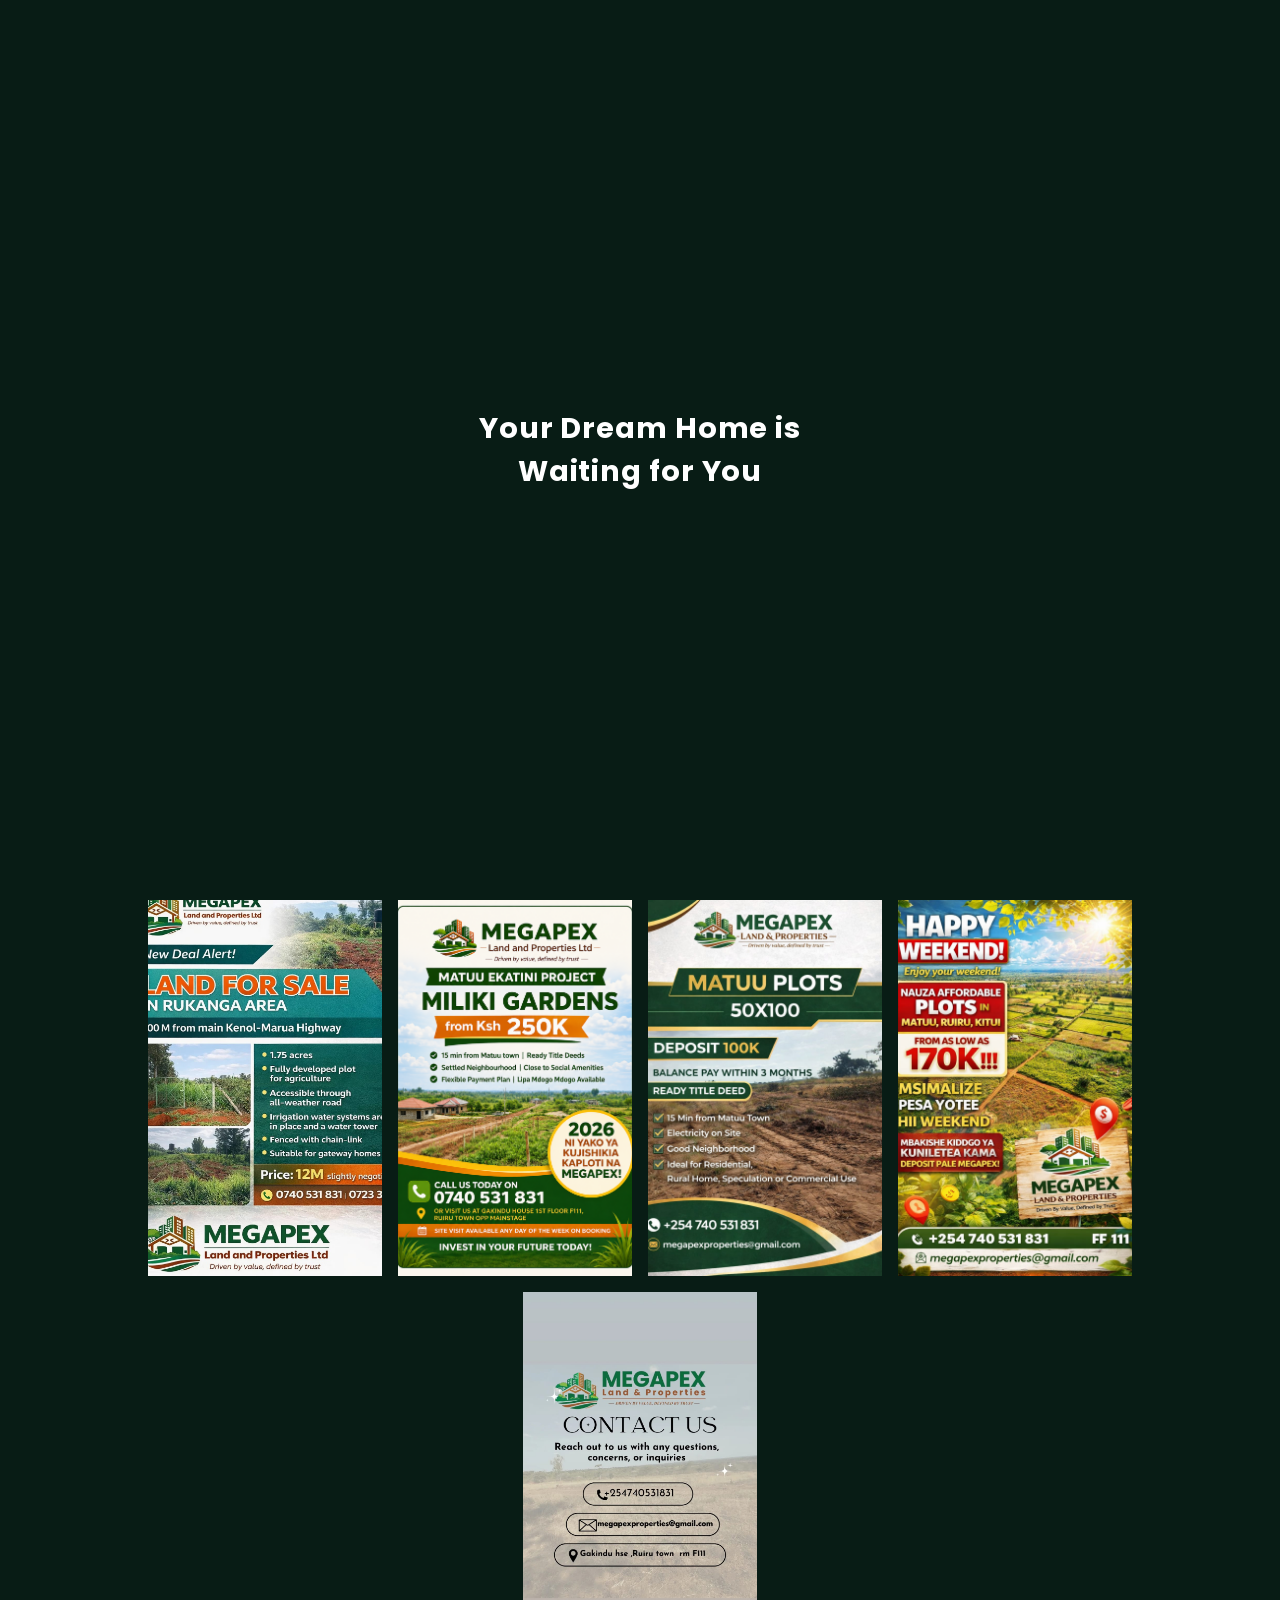
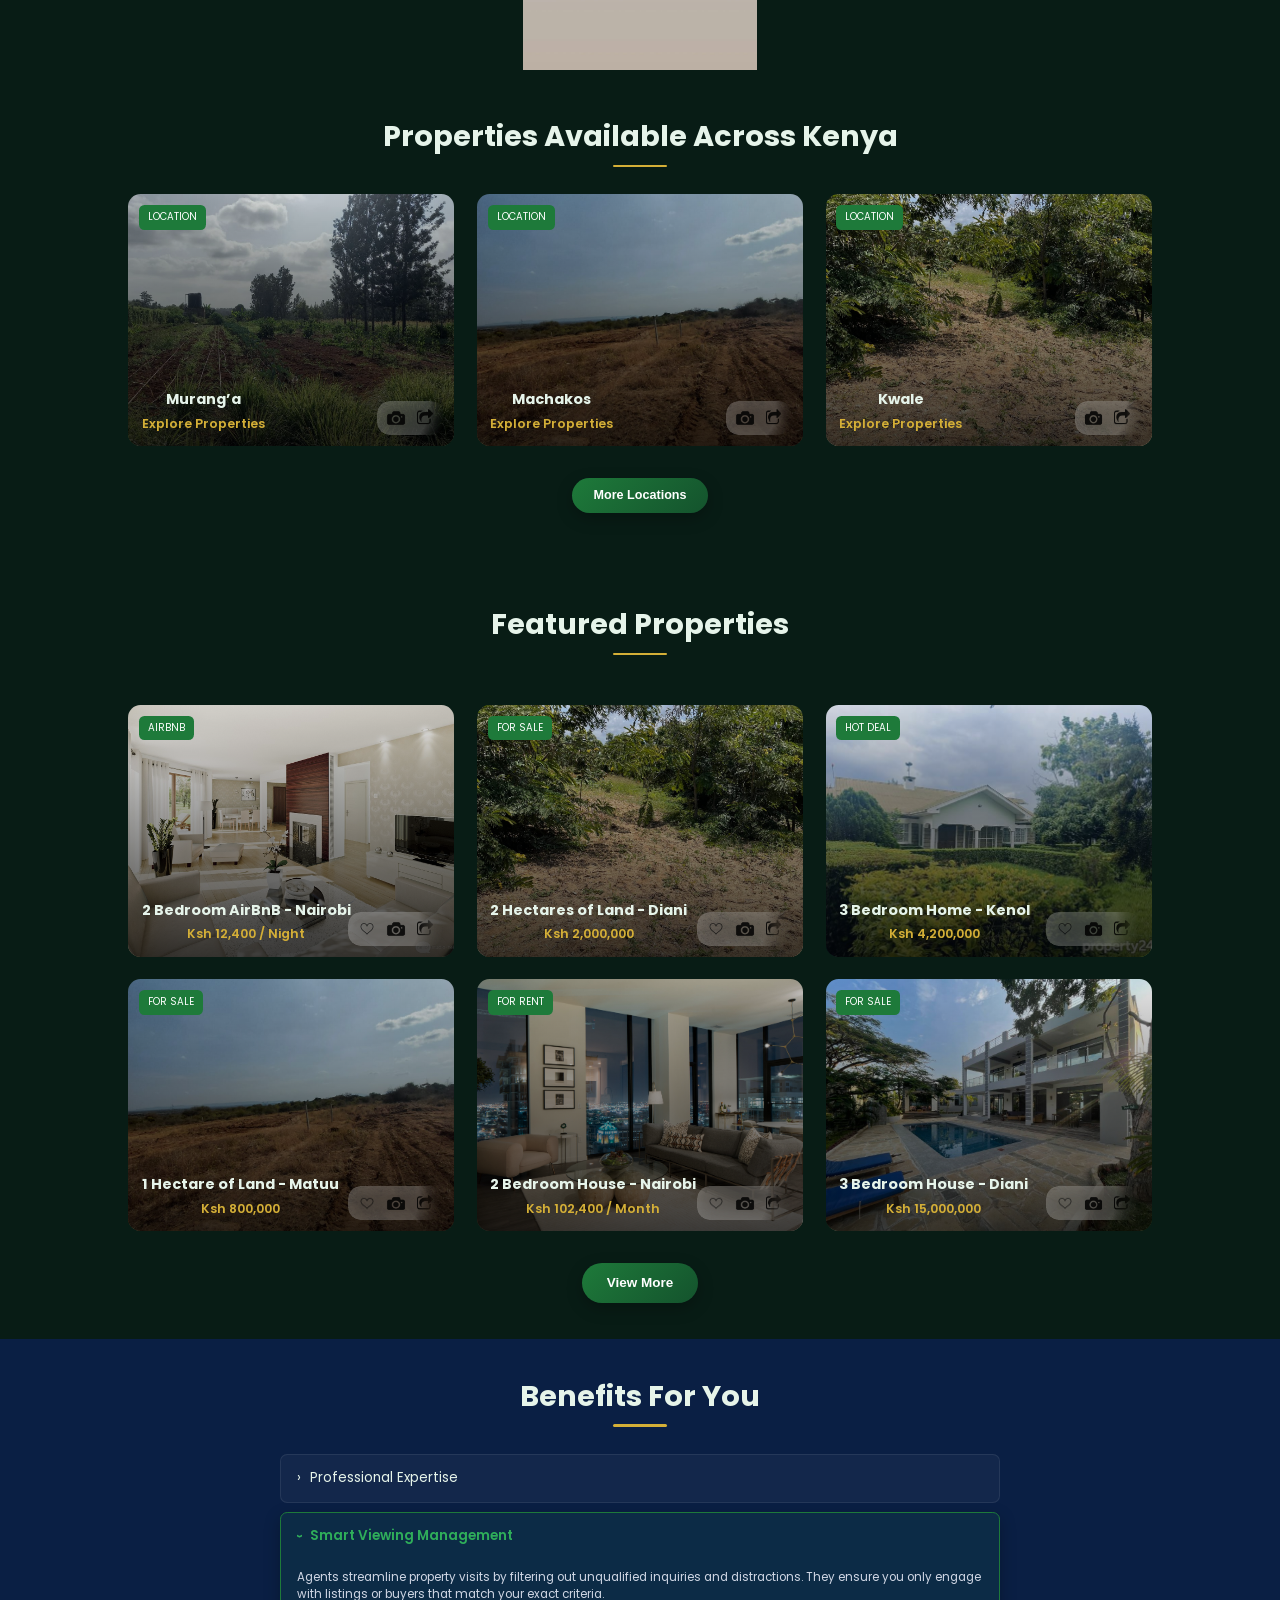
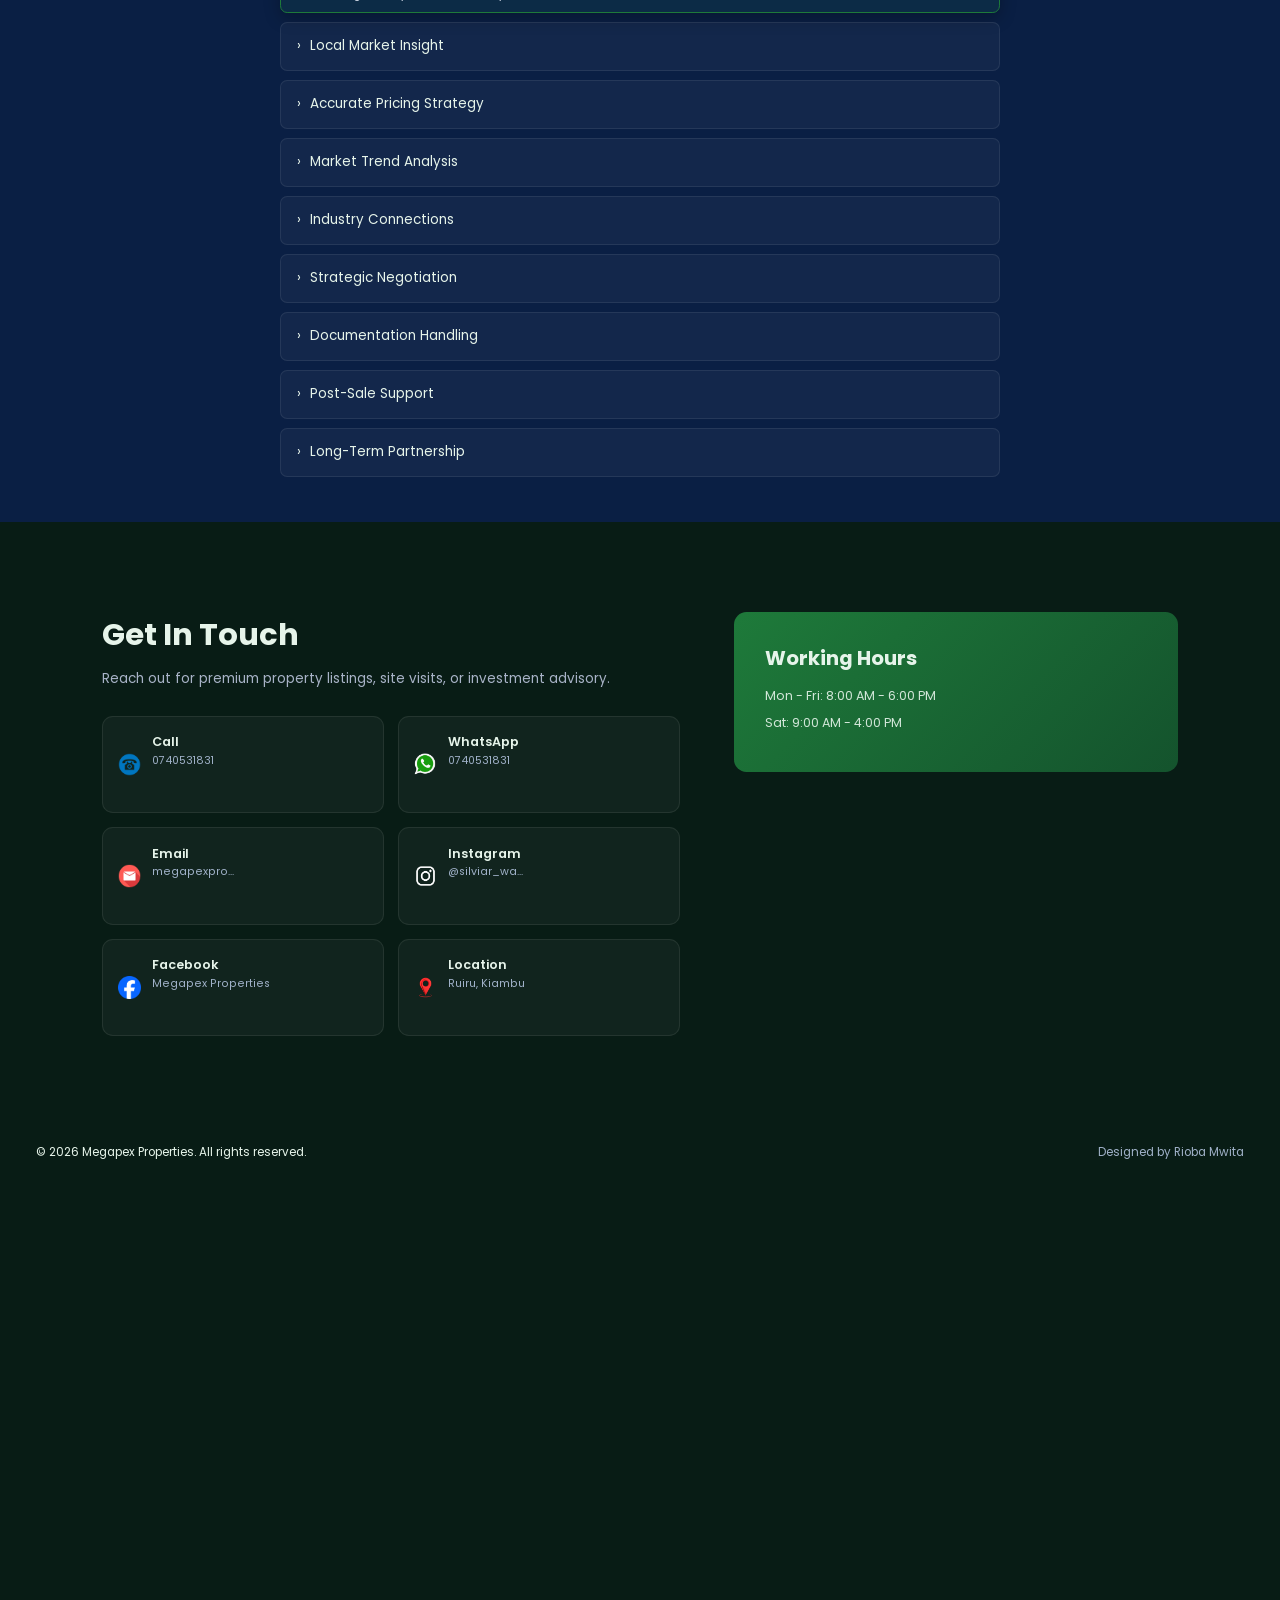
==== commit a9f1f772: "ch" ====
--- a/index.html
+++ b/index.html
@@ -100,10 +100,6 @@
 <section class="section ad-strip-section">
     <h2>Offers!!</h2>
 
-    <div class="scroll-hint" id="adHint">
-        Swipe to explore ads
-    </div>
-
     <div class="ad-strip" id="adStrip">
         <img src="assets/kenolad.jpg" alt="Ad 1">
         <img src="assets/matuuad2.jpg" alt="Ad 2">
@@ -614,8 +610,11 @@
     </div>
 </div>
 
+<audio id="clickSound" preload="auto">
+    <source src="assets/click.mp3" type="audio/mpeg">
+</audio>
+
 <script src="script.js"></script>
-
 
 </body>
 </html>
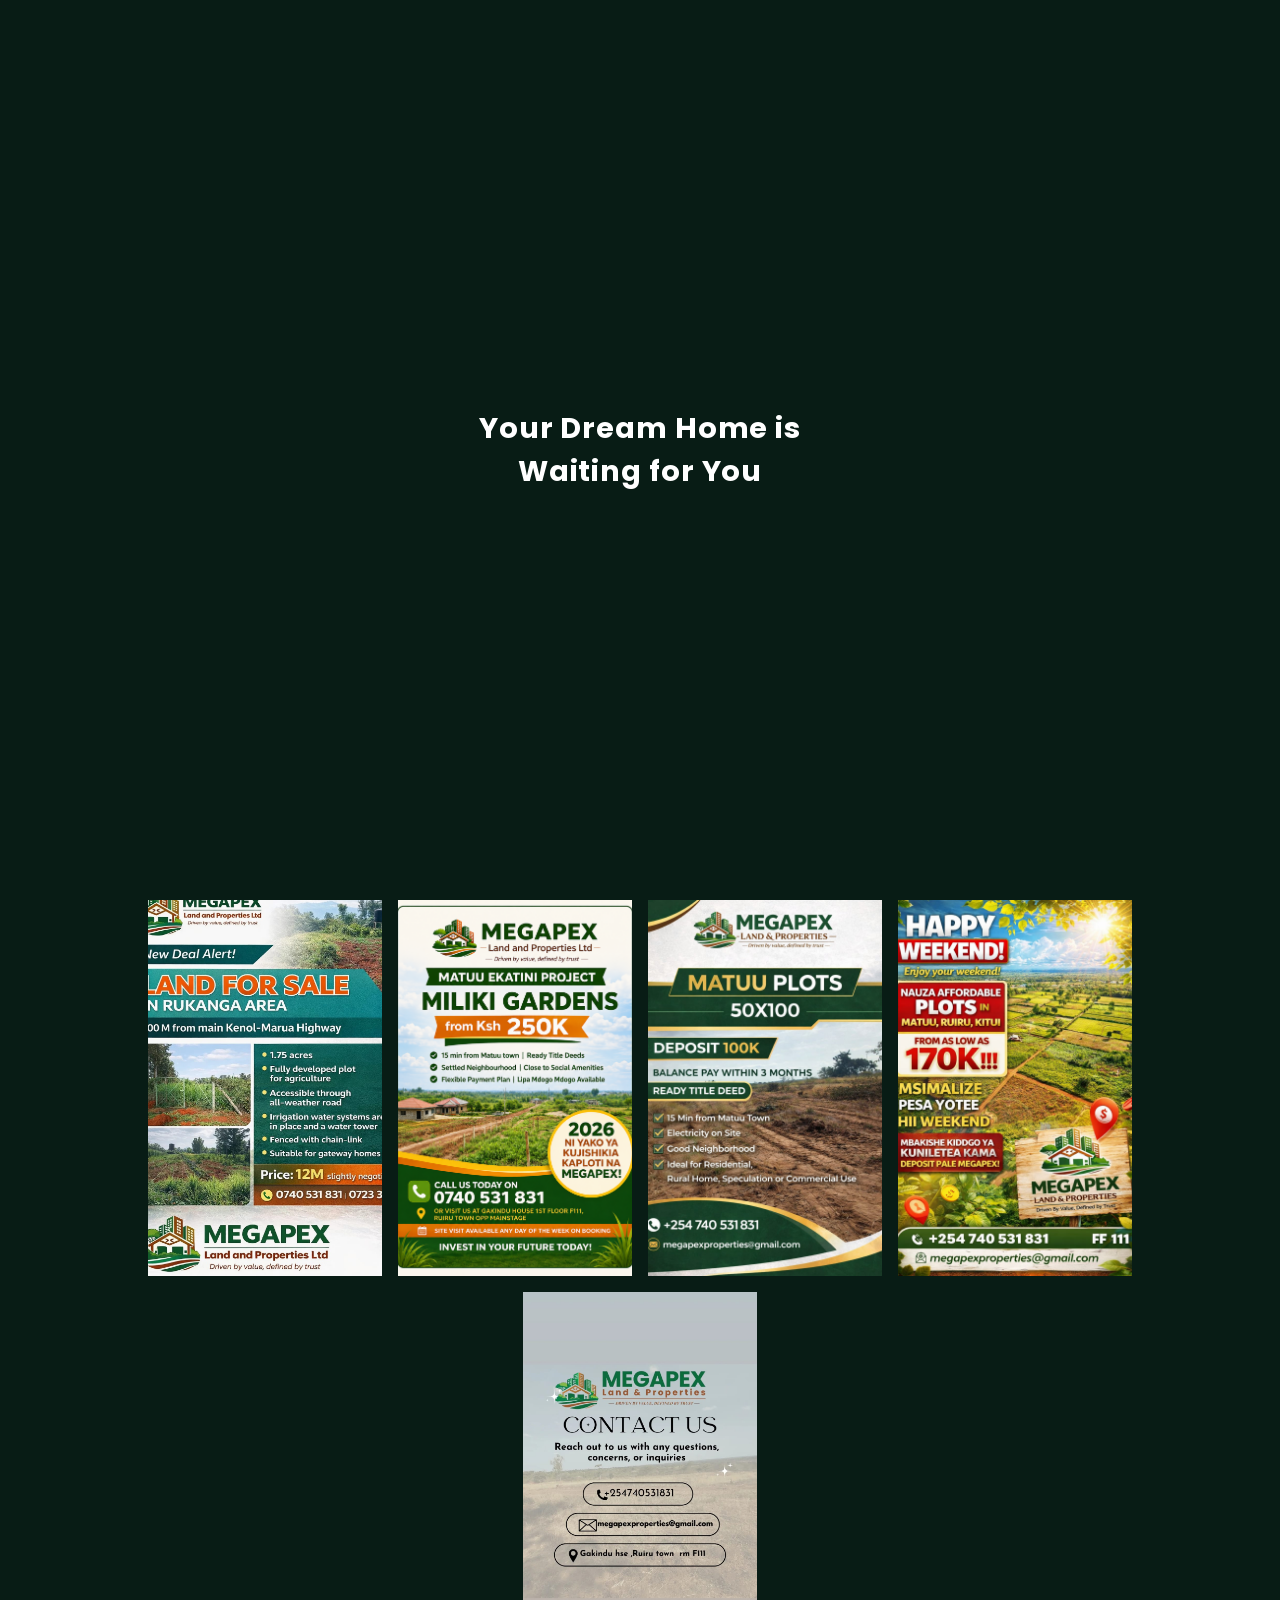
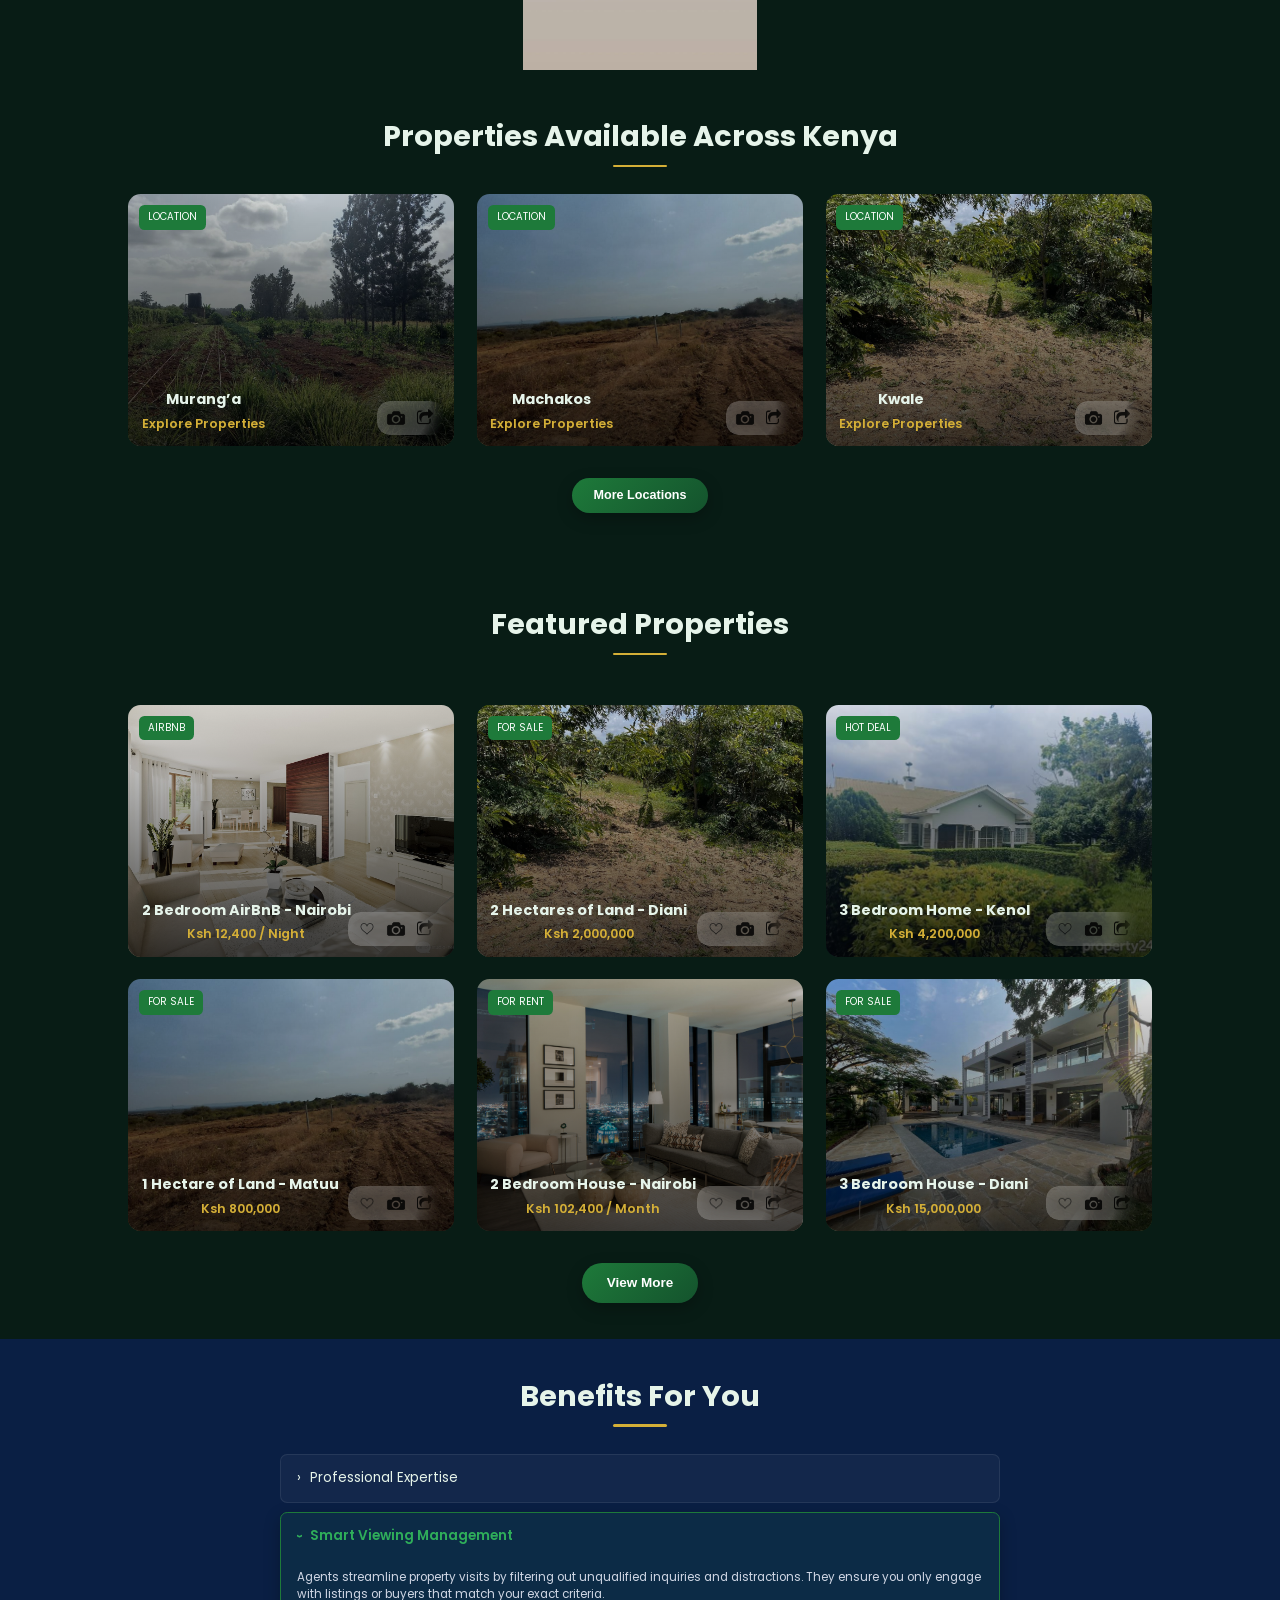
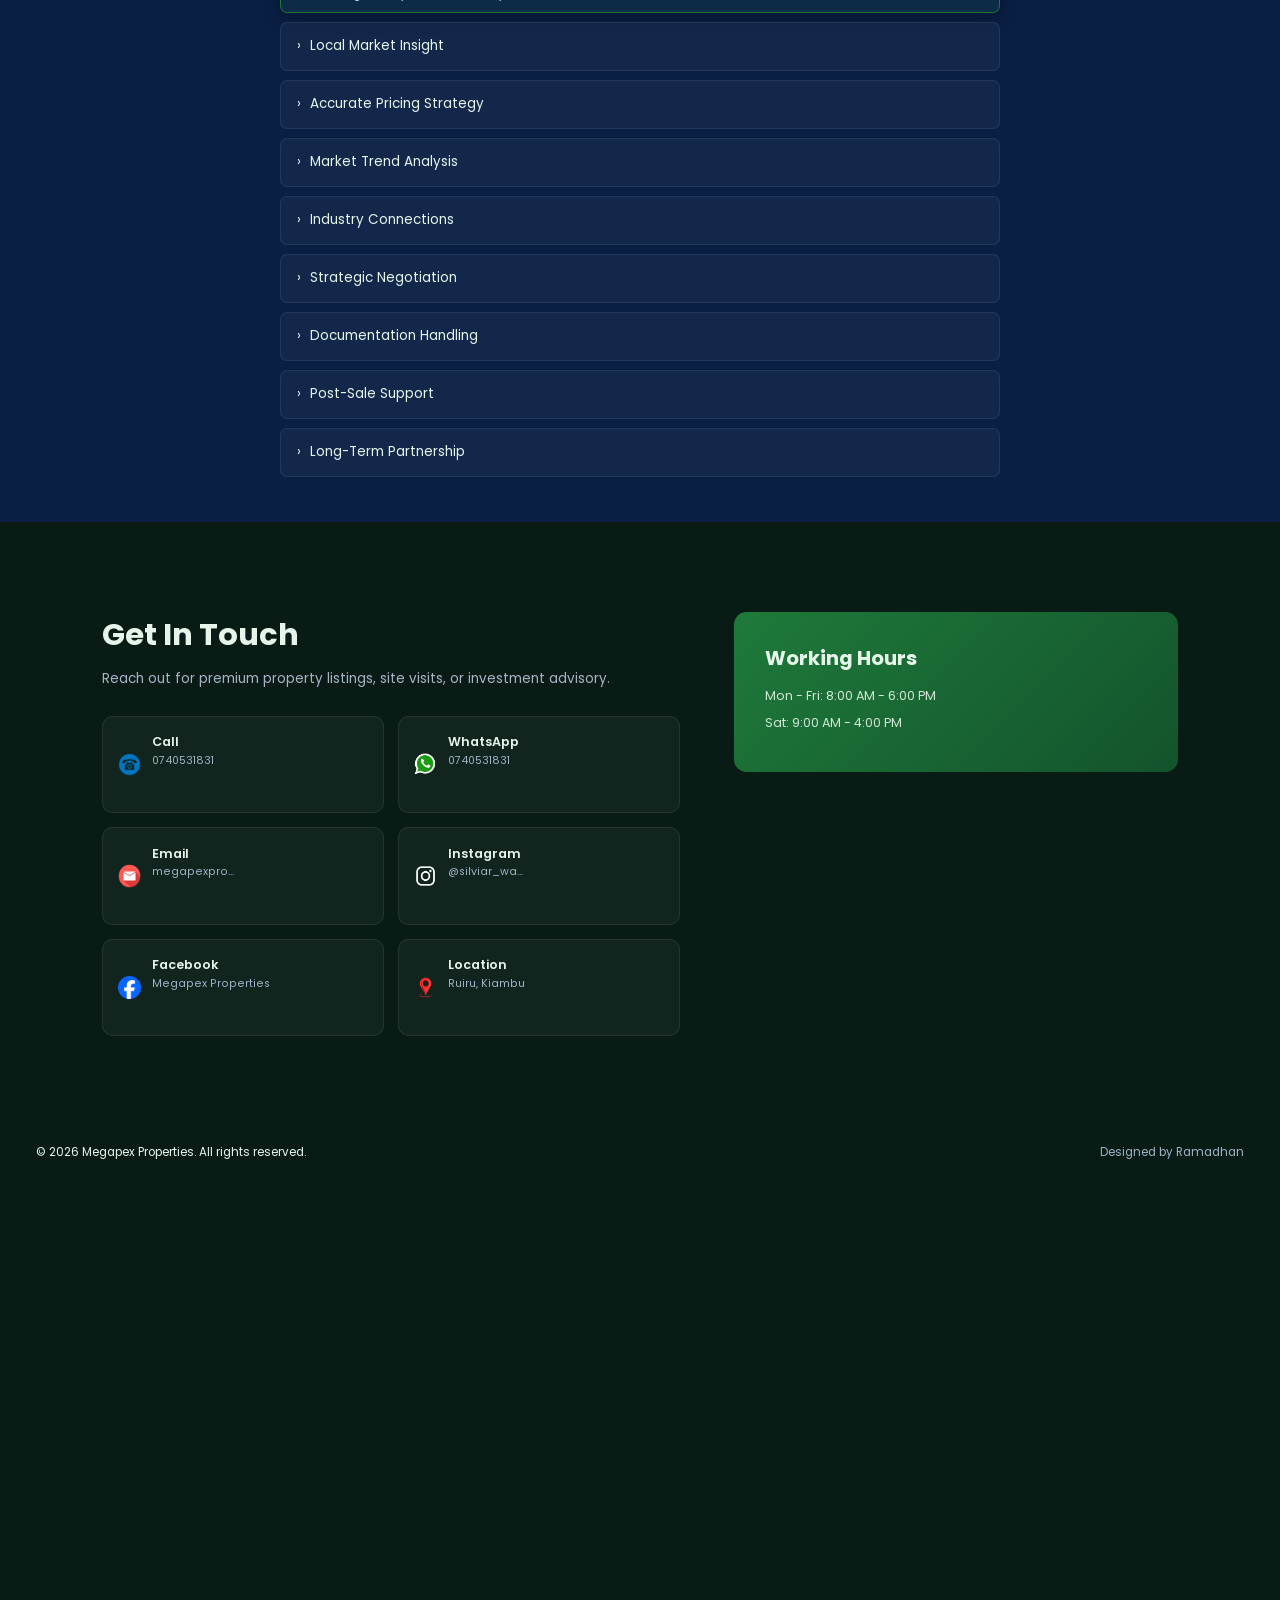
==== commit ed9264b9: "name" ====
--- a/index.html
+++ b/index.html
@@ -598,7 +598,7 @@
         <p>© 2026 Megapex Properties. All rights reserved.</p>
 
         <a href="https://wa.me/254729709807" target="_blank" class="designer-link">
-            Designed by Rioba Mwita
+            Designed by Ramadhan <R class="M"></R>
         </a>
     </div>
 </footer>
@@ -614,6 +614,10 @@
     <source src="assets/click.mp3" type="audio/mpeg">
 </audio>
 
+<audio id="errorSound" preload="auto">
+    <source src="assets/error.mp3" type="audio/mpeg">
+</audio>
+
 <script src="script.js"></script>
 
 </body>
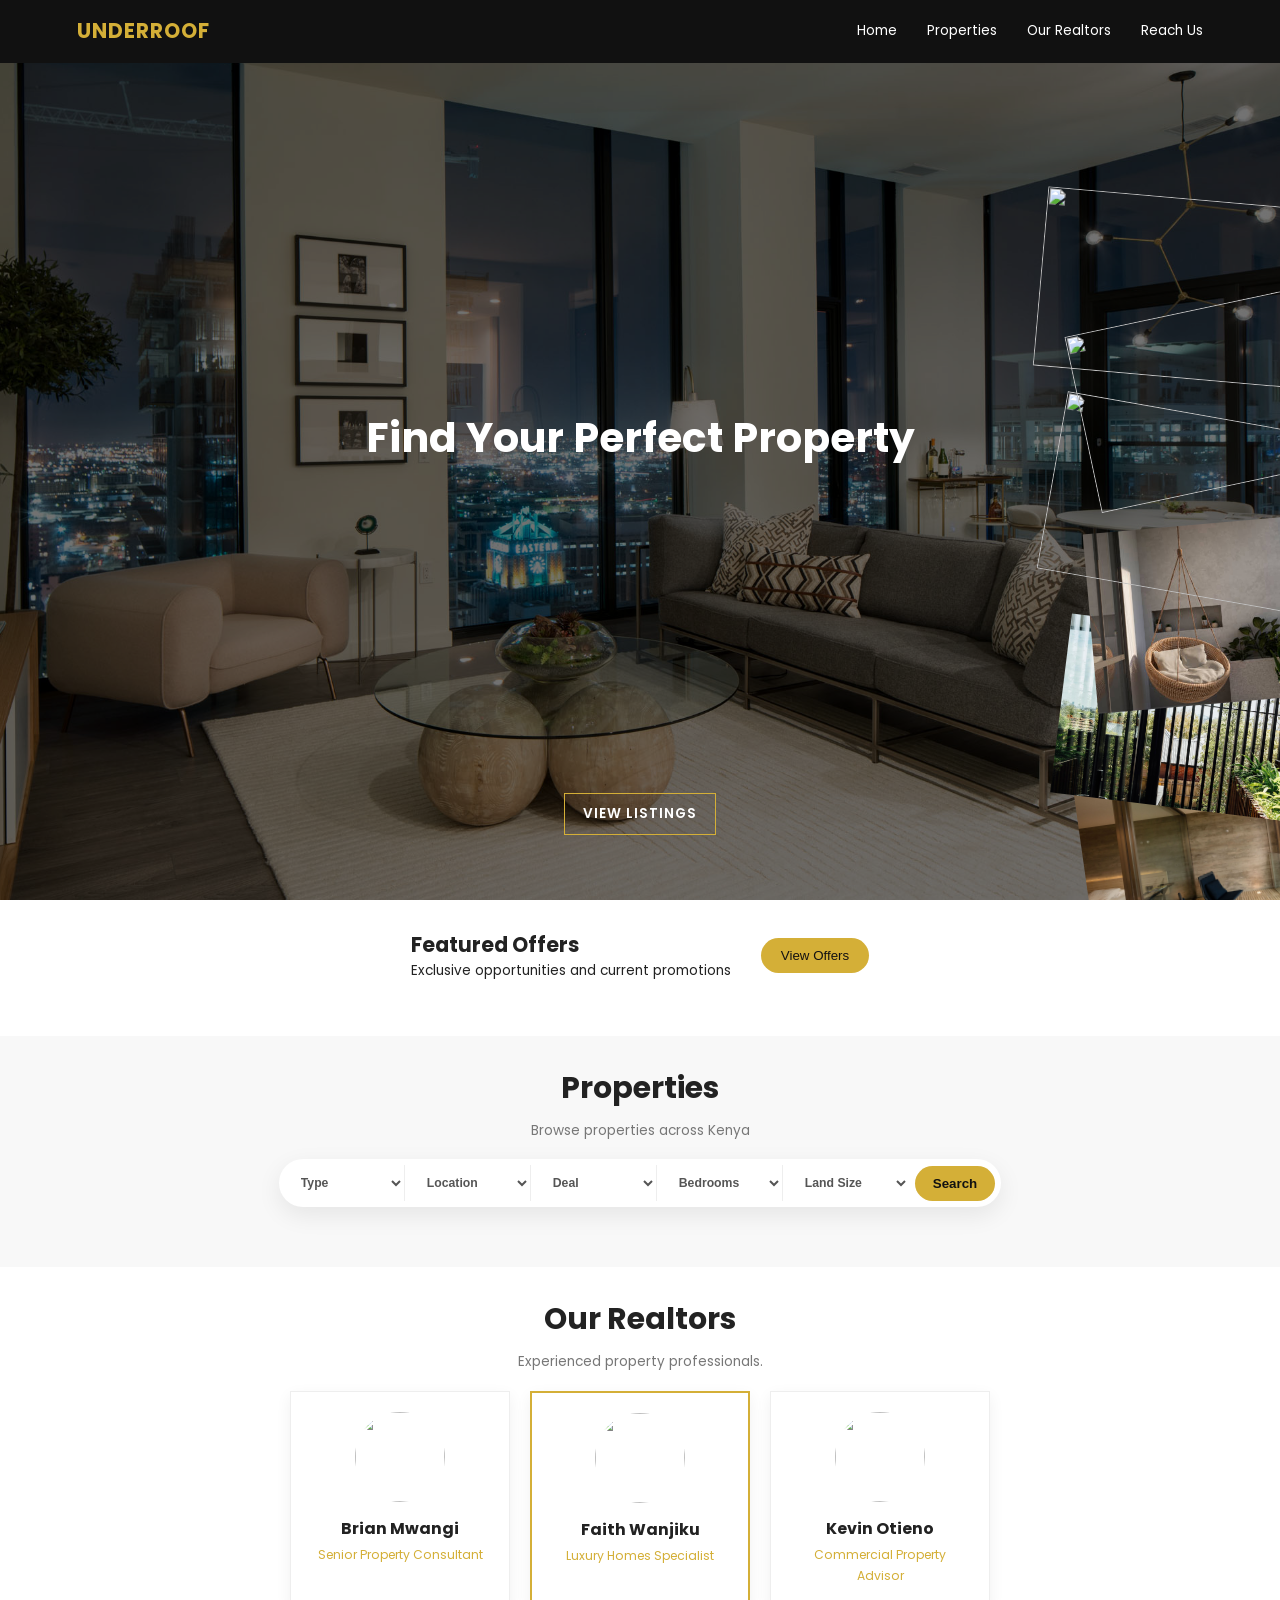
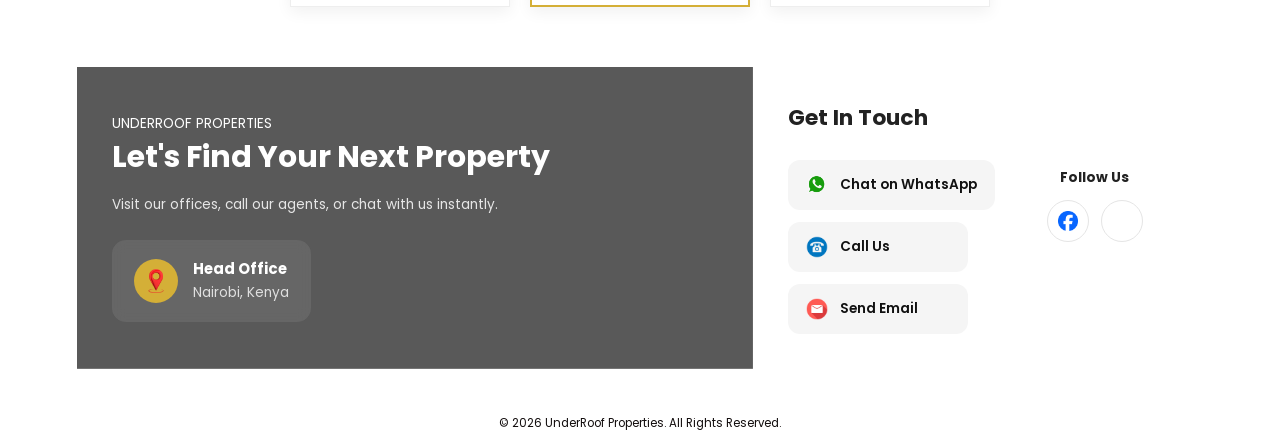
==== commit 58dba9a7: "ch" ====
--- a/index.html
+++ b/index.html
@@ -1,624 +1,280 @@
 <!DOCTYPE html>
 <html lang="en">
+
 <head>
     <meta charset="UTF-8">
     <meta name="viewport" content="width=device-width, initial-scale=1.0">
-    <title>Megapex Properties</title>
+
+    <title>UnderRoof Properties</title>
+
+    <link rel="icon" type="image/png" href="assets/favicon.png">
+
     <link rel="stylesheet" href="style.css">
-    <link rel="icon" type="image/png" sizes="32x32" href="assets/favicon.png">
-
-    <link href="https://fonts.googleapis.com/css2?family=Poppins:wght@300;400;600;700&display=swap" rel="stylesheet">
-
-    <link rel="icon" type="image/png" sizes="16x16" href="assets/favicon.png">
+
+    <link
+        href="https://fonts.googleapis.com/css2?family=Poppins:wght@300;400;500;600;700&display=swap"
+        rel="stylesheet">
 </head>
 
 <body>
 
-<div id="intro-screen">
-    <div class="intro-text">
-        Your Dream Home is<br>
-        Waiting for You
-    </div>
-</div>
-
-<!-- NAVBAR -->
-<header class="navbar">
-    <div class="logo">
-        <img src="assets/logo.png" alt="Megapex Logo">
-    </div>
-
-    <nav>
-        <a href="#">Home</a>
-        <a href="#">Properties</a>
-        <a href="about.html">About Us</a>
-        <a href="#">Contacts</a>
-    </nav>
-
-    <a class="nav-phone" href="tel:+254740531831">
-    📞 0740 531 831
-    </a>
-    <div class="menu-toggle" id="menu-toggle">
-        ☰
-    </div>
-</header>
-
-<!-- HERO -->
-<section class="hero">
-
-    <div class="slideshow">
-        <img src="assets/background.jpg" class="active">
-        <img src="assets/background2.jpg">
-        <img src="assets/background3.jpeg">
-    </div>
-
-    <div class="overlay"></div>
-
-    <div class="hero-content">
-        <h1>The Right Property Awaits</h1>
-
-        <div class="search-box">
-
-    <select id="typeFilter">
-        <option value="">Property Type</option>
-        <option value="apartment">Apartment</option>
-        <option value="house">House</option>
-        <option value="land">Land</option>
-    </select>
-
-    <select id="categoryFilter">
-        <option value="">Category</option>
-        <option value="sale">Sale</option>
-        <option value="rent">Rent</option>
-        <option value="airbnb">Airbnb</option>
-    </select>
-
-    <select id="locationFilter">
-        <option value="">Location</option>
-        <option value="nairobi">Nairobi</option>
-        <option value="diani">Diani</option>
-        <option value="kenol">Kenol</option>
-        <option value="matuu">Matuu</option>
-    </select>
-
-    <select id="bedroomFilter">
-        <option value="">Bedrooms</option>
-        <option value="1">1</option>
-        <option value="2">2</option>
-        <option value="3">3</option>
-    </select>
-
-    <input id="minPrice" type="number" placeholder="Min Price">
-    <input id="maxPrice" type="number" placeholder="Max Price">
-    <input id="keyword" type="text" placeholder="Keyword">
-
-    <button id="searchBtn" class="btn">Search</button>
-
-</div>
-    </div>
+    <header class="navbar">
+
+        <div class="logo">
+            UNDERROOF
+        </div>
+
+        <nav id="navMenu">
+            <a href="#home">Home</a>
+            <a href="#properties">Properties</a>
+            <a href="#realtors">Our Realtors</a>
+            <a href="#contact">Reach Us</a>
+        </nav>
+
+        <div class="menu-toggle" id="menuToggle">
+            ☰
+        </div>
+
+    </header>
+
+    <section class="hero" id="home">
+
+        <div class="slideshow">
+            <img src="assets/background.jpg" class="active">
+            <img src="assets/background2.jpg">
+            <img src="assets/background3.jpeg">
+        </div>
+
+        <div class="overlay"></div>
+
+        <div class="hero-content">
+
+            <h1>Find Your Perfect Property</h1>
+
+            <a href="#properties" class="view-listings">
+              VIEW LISTINGS
+            </a>
+        </div>
+        
+        <div class="falling-images">
+        <img src="assets/balcony1.jpg">
+        <img src="assets/balcony2.jpg">
+        <img src="assets/balcony3.jpg">
+        <img src="assets/balcony4.jpg">
+        <img src="assets/balcony5.jpg">
+        <img src="assets/balcony6.jpg">
+        </div>
+        
+    </section>
+
+    <section class="offers" id="offers">
+
+        <div class="offers-header">
+
+            <div>
+                <h2>Featured Offers</h2>
+                <p>Exclusive opportunities and current promotions</p>
+            </div>
+
+            <button class="offers-toggle" id="offersToggle">
+                View Offers
+            </button>
+
+        </div>
+
+        <div class="offers-container" id="offersContainer">
+
+            <div class="offers-grid">
+
+                <div class="offer-card">
+                    <img src="assets/companyadposter.jpg">
+                </div>
+
+                <div class="offer-card">
+                    <img src="assets/companycontactposter.jpg">
+                </div>
+
+                <div class="offer-card">
+                    <img src="assets/kenolad.jpg">
+                </div>
+
+            </div>
+
+        </div>
+
+    </section>
+
+    <section class="properties" id="properties">
+
+    <div class="section-head">
+        <h2>Properties</h2>
+        <p>Browse properties across Kenya</p>
+    </div>
+
+    <div class="property-search">
+
+        <select id="propertyTypeFilter">
+            <option value="">Type</option>
+        </select>
+
+        <select id="propertyLocationFilter">
+            <option value="">Location</option>
+        </select>
+
+        <select id="propertyDealFilter">
+            <option value="">Deal</option>
+        </select>
+
+        <select id="propertyBedroomsFilter">
+            <option value="">Bedrooms</option>
+        </select>
+
+        <select id="propertySizeFilter">
+            <option value="">Land Size</option>
+        </select>
+
+        <button id="propertySearchBtn">
+            Search
+        </button>
+
+        <button id="propertyClearBtn" style="display:none;">
+            Clear
+        </button>
+
+    </div>
+
+    <div class="property-grid" id="propertiesGrid">
+    </div>
+
+    <button class="view-more-btn" id="viewMoreBtn">
+        View More
+    </button>
+
+    <div id="noResults" style="display:none;">
+        <h3>No properties found</h3>
+    </div>
+
+    </section>
+
+    
+    <section class="realtors-section" id="realtors">
+
+        <div class="section-head">
+            <h2>Our Realtors</h2>
+            <p>Experienced property professionals.</p>
+        </div>
+
+        <div class="realtors-row">
+
+            <div class="realtor-card">
+                <img src="assets/realtor1.png">
+                <h3>Brian Mwangi</h3>
+                <span>Senior Property Consultant</span>
+            </div>
+
+            <div class="realtor-card featured">
+                <img src="assets/realtor2.png">
+                <h3>Faith Wanjiku</h3>
+                <span>Luxury Homes Specialist</span>
+            </div>
+
+            <div class="realtor-card">
+                <img src="assets/realtor3.png">
+                <h3>Kevin Otieno</h3>
+                <span>Commercial Property Advisor</span>
+            </div>
+
+        </div>
+
+    </section>
+
+   
+<section class="contact-modern" id="contact">
+
+    <div class="contact-left">
+
+        <div class="location-content">
+
+            <span class="contact-tag">UNDERROOF PROPERTIES</span>
+
+            <h2>Let's Find Your Next Property</h2>
+
+            <p>
+                Visit our offices, call our agents, or chat with us instantly.
+            </p>
+
+            <div class="office-location">
+
+            <div class="location-icon">
+            <img src="assets/locationicon.png" alt="Location">
+            </div>
+
+            <div class="location-text">
+            <strong>Head Office</strong>
+            <p>Nairobi, Kenya</p>
+            </div>
+
+            </div>
+
+        </div>
+
+    </div>
+
+    <div class="contact-right">
+
+        <h3>Get In Touch</h3>
+
+        <div class="contact-actions-social">
+
+            <div class="contact-actions">
+
+                <a href="https://wa.me/254729709807" class="action-btn whatsapp">
+                    <img src="assets/whatsappicon.png">
+                    Chat on WhatsApp
+                </a>
+
+                <a href="tel:+254729709807" class="action-btn phone">
+                    <img src="assets/phoneicon.png">
+                    Call Us
+                </a>
+
+                <a href="mailto:info@underroof.co.ke" class="action-btn email">
+                    <img src="assets/mailicon.png">
+                    Send Email
+                </a>
+
+            </div>
+
+            <div class="follow-us">
+
+                <h4>Follow Us</h4>
+
+                <div class="social-icons">
+
+                    <a href="https://facebook.com/UnderRoofProperties" target="_blank">
+                        <img src="assets/facebook.png" alt="Facebook">
+                    </a>
+
+                    <a href="https://instagram.com/underroofproperties" target="_blank">
+                        <img src="assets/instagramicon.png" alt="Instagram">
+                    </a>
+
+                </div>
+
+            </div>
+
+        </div>
+
+    </div>
+
 </section>
 
-<section class="section ad-strip-section">
-    <h2>Offers!!</h2>
-
-    <div class="ad-strip" id="adStrip">
-        <img src="assets/kenolad.jpg" alt="Ad 1">
-        <img src="assets/matuuad2.jpg" alt="Ad 2">
-        <img src="assets/matuuad.jpg" alt="Ad 3">
-        <img src="assets/companyadposter.jpg" alt="Ad 4">
-        <img src="assets/companycontactposter.jpg" alt="Ad 5">
-    </div>
-</section>
-
-<!-- PROPERTIES -->
-<section class="section properties-section">
-    <h2>Properties Available Across Kenya</h2>
-
-    <div class="properties-grid">
-
-        <!-- Murang’a -->
-<div class="featured-card location-card" data-location="kenol">
-    <img src="assets/kenol.jpg" alt="Kenol">
-
-    <div class="featured-badge">LOCATION</div>
-
-    <div class="featured-info">
-        <h3>Murang’a</h3>
-        <p>Explore Properties</p>
-    </div>
-
-    <div class="featured-icons">
-        <img src="assets/photosicon.png" alt="Photos">
-        <img src="assets/shareicon.png" alt="Share" class="share-icon">
-    </div>
-</div>
-
-<!-- Machakos -->
-<div class="featured-card location-card" data-location="matuu">
-    <img src="assets/matuu.jpeg" alt="Matuu">
-
-    <div class="featured-badge">LOCATION</div>
-
-    <div class="featured-info">
-        <h3>Machakos</h3>
-        <p>Explore Properties</p>
-    </div>
-
-    <div class="featured-icons">
-        <img src="assets/photosicon.png" alt="Photos">
-        <img src="assets/shareicon.png" alt="Share" class="share-icon">
-    </div>
-</div>
-
-<!-- Kwale -->
-<div class="featured-card location-card" data-location="diani">
-    <img src="assets/diani.jpeg" alt="Diani">
-
-    <div class="featured-badge">LOCATION</div>
-
-    <div class="featured-info">
-        <h3>Kwale</h3>
-        <p>Explore Properties</p>
-    </div>
-
-    <div class="featured-icons">
-        <img src="assets/photosicon.png" alt="Photos">
-        <img src="assets/shareicon.png" alt="Share" class="share-icon">
-    </div>
-</div>
-
-<!-- Nairobi -->
-<div class="featured-card location-card hidden-location" data-location="nairobi">
-    <img src="assets/background.jpg" alt="Nairobi">
-
-    <div class="featured-badge">LOCATION</div>
-
-    <div class="featured-info">
-        <h3>Nairobi</h3>
-        <p>Explore Properties</p>
-    </div>
-
-    <div class="featured-icons">
-        <img src="assets/photosicon.png" alt="Photos">
-        <img src="assets/shareicon.png" alt="Share" class="share-icon">
-    </div>
-</div>
-
-    </div>
-
-    <div class="more-properties">
-        <button class="more-btn btn">More Locations</button>
-    </div>
-
-</section>
-
-<!-- FEATURED PROPERTIES -->
-<section class="section featured-section" id="featured">
-    <h2>Featured Properties</h2>
-
-    <div id="activeFilters" class="active-filters"></div>
-
-    <div class="featured-grid">
-
-        <!-- Property 1 -->
-        <div class="featured-card no-coming-soon"
-             data-type="apartment"
-             data-category="airbnb"
-             data-location="nairobi"
-             data-bedrooms="2"
-             data-price="12400"
-             data-link="/airbnb-nairobi.html">
-
-            <img src="assets/living2.jpg" alt="2 Bedroom Airbnb Nairobi">
-
-            <div class="featured-badge">AIRBNB</div>
-
-            <div class="featured-info">
-                <h3>2 Bedroom AirBnB - Nairobi</h3>
-                <p>Ksh 12,400 / Night</p>
-            </div>
-
-            <div class="featured-icons">
-                <img src="assets/likeicon.png" alt="Like" class="like-icon">
-                <img src="assets/photosicon.png" alt="Photos" class="photos-icon" data-link="/airbnb-nairobi.html">
-                <img src="assets/shareicon.png" alt="Share" class="share-icon">
-            </div>
-
-        </div>
-
-        <!-- Property 2 (DIANI LAND FIXED) -->
-        <div class="featured-card no-coming-soon"
-             data-type="land"
-             data-category="sale"
-             data-location="diani"
-             data-bedrooms="0"
-             data-price="2000000"
-             data-link="/diani-land.html">
-
-            <img src="assets/diani.jpeg" alt="Land in Diani">
-
-            <div class="featured-badge">FOR SALE</div>
-
-            <div class="featured-info">
-                <h3>2 Hectares of Land - Diani</h3>
-                <p>Ksh 2,000,000</p>
-            </div>
-
-            <div class="featured-icons">
-                <img src="assets/likeicon.png" alt="Like" class="like-icon">
-                <img src="assets/photosicon.png" alt="Photos" class="photos-icon" data-link="/diani-land.html">
-                <img src="assets/shareicon.png" alt="Share" class="share-icon">
-            </div>
-
-        </div>
-
-        <!-- Property 3 -->
-        <div class="featured-card no-coming-soon"
-             data-type="house"
-             data-category="sale"
-             data-location="kenol"
-             data-bedrooms="3"
-             data-price="4200000"
-             data-link="/kenol-house.html">
-
-            <img src="assets/kenolhouse.jpg" alt="House in Kenol">
-
-            <div class="featured-badge">HOT DEAL</div>
-
-            <div class="featured-info">
-                <h3>3 Bedroom Home - Kenol</h3>
-                <p>Ksh 4,200,000</p>
-            </div>
-
-            <div class="featured-icons">
-                <img src="assets/likeicon.png" alt="Like" class="like-icon">
-                <img src="assets/photosicon.png" alt="Photos" class="photos-icon" data-link="/kenol-house.html">
-                <img src="assets/shareicon.png" alt="Share" class="share-icon">
-            </div>
-
-        </div>
-
-        <!-- Property 4 -->
-        <div class="featured-card no-coming-soon"
-             data-type="land"
-             data-category="sale"
-             data-location="matuu"
-             data-bedrooms="1"
-             data-price="3800000"
-             data-link="/matuu-land.html">
-
-            <img src="assets/matuu.jpeg" alt="Land in Matuu">
-
-            <div class="featured-badge">FOR SALE</div>
-
-            <div class="featured-info">
-                <h3>1 Hectare of Land - Matuu</h3>
-                <p>Ksh 800,000</p>
-            </div>
-
-            <div class="featured-icons">
-                <img src="assets/likeicon.png" alt="Like" class="like-icon">
-                <img src="assets/photosicon.png" alt="Photos" class="photos-icon" data-link="/matuu-land.html">
-                <img src="assets/shareicon.png" alt="Share" class="share-icon">
-            </div>
-
-        </div>
-
-        <!-- Property 5 -->
-        <div class="featured-card"
-             data-type="house"
-             data-category="rent"
-             data-location="nairobi"
-             data-bedrooms="2"
-             data-price="102400"
-             data-link="/nairobi-rent-house.html">
-
-            <img src="assets/background.jpg" alt="2 Bedroom House Nairobi">
-
-            <div class="featured-badge">FOR RENT</div>
-
-            <div class="featured-info">
-                <h3>2 Bedroom House - Nairobi</h3>
-                <p>Ksh 102,400 / Month</p>
-            </div>
-
-            <div class="featured-icons">
-                <img src="assets/likeicon.png" alt="Like" class="like-icon">
-                <img src="assets/photosicon.png" alt="Photos" class="photos-icon" data-link="/nairobi-rent-house.html">
-                <img src="assets/shareicon.png" alt="Share" class="share-icon">
-            </div>
-
-        </div>
-
-        <!-- Property 6 -->
-        <div class="featured-card no-coming-soon"
-             data-type="house"
-             data-category="sale"
-             data-location="diani"
-             data-bedrooms="3"
-             data-price="15000000"
-             data-link="/diani-house.html">
-
-            <img src="assets/dianihouse.jpg" alt="House in Diani">
-
-            <div class="featured-badge">FOR SALE</div>
-
-            <div class="featured-info">
-                <h3>3 Bedroom House - Diani</h3>
-                <p>Ksh 15,000,000</p>
-            </div>
-
-            <div class="featured-icons">
-                <img src="assets/likeicon.png" alt="Like" class="like-icon">
-                <img src="assets/photosicon.png" alt="Photos" class="photos-icon" data-link="/diani-house.html">
-                <img src="assets/shareicon.png" alt="Share" class="share-icon">
-            </div>
-
-        </div>
-
-    </div>
-
-    <div class="more-properties">
-        <button class="more-btn">View More</button>
-    </div>
-
-</section>
-
-<!-- BENEFITS -->
-<section class="section dark">
-    <h2>Benefits For You</h2>
-
-    <div class="accordion">
-
-        <div class="accordion-item">
-            <div class="accordion-header">
-                <span class="icon">›</span> Professional Expertise
-            </div>
-            <div class="accordion-body">
-                Real estate professionals handle the technical aspects of transactions with precision. Their experience reduces risk and prevents costly errors during the process.
-            </div>
-        </div>
-
-        <div class="accordion-item active">
-            <div class="accordion-header">
-                <span class="icon">›</span> Smart Viewing Management
-            </div>
-            <div class="accordion-body">
-                Agents streamline property visits by filtering out unqualified inquiries and distractions. They ensure you only engage with listings or buyers that match your exact criteria.
-            </div>
-        </div>
-
-        <div class="accordion-item">
-            <div class="accordion-header">
-                <span class="icon">›</span> Local Market Insight
-            </div>
-            <div class="accordion-body">
-                Agents have in-depth knowledge of neighborhoods, pricing trends, and amenities. This helps you make informed decisions based on accurate, location-specific data.
-            </div>
-        </div>
-
-        <div class="accordion-item">
-            <div class="accordion-header">
-                <span class="icon">›</span> Accurate Pricing Strategy
-            </div>
-            <div class="accordion-body">
-                Proper valuation ensures you neither overpay nor undersell a property. Agents analyze market data to position your price competitively.
-            </div>
-        </div>
-
-        <div class="accordion-item">
-            <div class="accordion-header">
-                <span class="icon">›</span> Market Trend Analysis
-            </div>
-            <div class="accordion-body">
-                Understanding market conditions is critical for timing your transaction. Agents provide insights into demand, supply, and pricing shifts.
-            </div>
-        </div>
-
-        <div class="accordion-item">
-            <div class="accordion-header">
-                <span class="icon">›</span> Industry Connections
-            </div>
-            <div class="accordion-body">
-                Agents connect you with trusted professionals such as lawyers, inspectors, and financiers. This network simplifies and accelerates the entire transaction process.
-            </div>
-        </div>
-
-        <div class="accordion-item">
-            <div class="accordion-header">
-                <span class="icon">›</span> Strategic Negotiation
-            </div>
-            <div class="accordion-body">
-                Skilled negotiation ensures you secure favorable terms and pricing. Agents also maintain confidentiality to protect your interests throughout the deal.
-            </div>
-        </div>
-
-        <div class="accordion-item">
-            <div class="accordion-header">
-                <span class="icon">›</span> Documentation Handling
-            </div>
-            <div class="accordion-body">
-                Property transactions involve complex legal and contractual paperwork. Agents ensure all documents are accurate, complete, and compliant.
-            </div>
-        </div>
-
-        <div class="accordion-item">
-            <div class="accordion-header">
-                <span class="icon">›</span> Post-Sale Support
-            </div>
-            <div class="accordion-body">
-                Support does not end after the transaction is completed. Agents remain available to address follow-up questions and issues.
-            </div>
-        </div>
-
-        <div class="accordion-item">
-            <div class="accordion-header">
-                <span class="icon">›</span> Long-Term Partnership
-            </div>
-            <div class="accordion-body">
-                Building a relationship with a reliable agent benefits future transactions. This continuity improves efficiency and trust over time.
-            </div>
-        </div>
-
-    </div>
-</section>
-
-<!-- CONTACT -->
-<section class="contact">
-    <div class="contact-container">
-
-        <div class="contact-left">
-            <h2>Get In Touch</h2>
-            <p>Reach out for premium property listings, site visits, or investment advisory.</p>
-
-            <div class="contact-grid">
-
-                <a href="tel:+254740531831" class="contact-card">
-                    <img src="assets/phoneicon.png" alt="Call">
-                    <div>
-                        <span>Call</span>
-                        <p>0740531831</p>
-                    </div>
-                </a>
-
-                <a href="https://wa.me/254740531831" target="_blank" class="contact-card">
-                    <img src="assets/whatsappicon.png" alt="WhatsApp">
-                    <div>
-                        <span>WhatsApp</span>
-                        <p>0740531831</p>
-                    </div>
-                </a>
-
-                <a href="mailto:megapexproperties@gmail.com" class="contact-card">
-                    <img src="assets/mailicon.png" alt="Email">
-                    <div>
-                        <span>Email</span>
-                        <p>megapexpro...</p>
-                    </div>
-                </a>
-
-                <a href="https://www.instagram.com/silviar_wanjiku" target="_blank" class="contact-card">
-                    <img src="assets/instagramicon.png" alt="Instagram">
-                    <div>
-                        <span>Instagram</span>
-                        <p>@silviar_wa...</p>
-                    </div>
-                </a>
-
-                <a href="https://web.facebook.com/people/Megapex-Properties/61583224914019/" target="_blank" class="contact-card">
-                    <img src="assets/facebook.png" alt="Facebook">
-                    <div>
-                        <span>Facebook</span>
-                        <p>Megapex Properties</p>
-                    </div>
-                </a>
-
-                <a href="https://www.google.com/maps?q=Ruiru,Kiambu" target="_blank" class="contact-card">
-                    <img src="assets/locationicon.png" alt="Location">
-                    <div>
-                        <span>Location</span>
-                        <p>Ruiru, Kiambu</p>
-                    </div>
-                </a>
-
-            </div>
-        </div>
-
-        <div class="contact-right">
-            <h3>Working Hours</h3>
-            <p>Mon - Fri: 8:00 AM - 6:00 PM</p>
-            <p>Sat: 9:00 AM - 4:00 PM</p>
-        </div>
-
-    </div>
-</section>
-
-<!-- FLOATING BUTTON -->
-<div class="floating-contact" id="openContact">
-    ✉
-</div>
-
-<!-- SCROLL TO TOP BUTTON -->
-<div class="floating-top" id="scrollTop">
-    ↑
-</div>
-
-<!-- CONTACT MODAL -->
-<div class="contact-modal" id="contactModal">
-    <div class="modal-content">
-
-        <span class="close-modal" id="closeContact">&times;</span>
-
-        <h2>Contact Us</h2>
-        <p>Use the form below to contact us!</p>
-
-        <form id="contactForm">
-
-            <!-- NAME -->
-            <input 
-                type="text" 
-                id="name"
-                placeholder="Name"
-                required
-            >
-
-            <!-- EMAIL -->
-            <input 
-                type="email" 
-                id="email"
-                placeholder="Email"
-                required
-            >
-
-            <!-- PHONE -->
-            <input 
-                type="tel" 
-                id="phone"
-                placeholder="Phone"
-                pattern="[0-9]{10}"
-                required
-            >
-
-            <!-- MESSAGE -->
-            <textarea 
-                id="message"
-                placeholder="Type your message..."
-                required
-            ></textarea>
-
-            <button type="submit">Send</button>
-
-        </form>
-
-    </div>
-</div>
-
-<!-- FOOTER -->
-<footer>
-    <div class="footer-content">
-        <p>© 2026 Megapex Properties. All rights reserved.</p>
-
-        <a href="https://wa.me/254729709807" target="_blank" class="designer-link">
-            Designed by Ramadhan <R class="M"></R>
-        </a>
-    </div>
+<footer class="footer">
+    <p>© 2026 UnderRoof Properties. All Rights Reserved.</p>
 </footer>
 
-
-<div id="comingSoonPopup" class="coming-soon">
-    <div class="coming-soon-box">
-        <p>🚧 Coming Soon</p>
-    </div>
-</div>
-
-<audio id="clickSound" preload="auto">
-    <source src="assets/click.mp3" type="audio/mpeg">
-</audio>
-
-<audio id="errorSound" preload="auto">
-    <source src="assets/error.mp3" type="audio/mpeg">
-</audio>
-
-<script src="script.js"></script>
+    <script src="script.js"></script>
 
 </body>
+
 </html>
--- a/style.css
+++ b/style.css
@@ -1,1493 +1,929 @@
-:root {
-    --primary: #1E7A3A;
-    --primary-dark: #14532D;
-    --primary-light: #2FAE5A;
-
-    --bg-dark: #081c15;
-    --text-light: #e6f4ea;
-
-    --accent: #d4af37;
-}
-
-/* RESET */
-* {
-    margin: 0;
-    padding: 0;
-    box-sizing: border-box;
-}
-
-html, body {
-    width: 100%;
-    overflow-x: hidden;
-    font-size: 80%;
-}
-
-/* BODY */
-body {
-    font-family: 'Poppins', sans-serif;
-    background: var(--bg-dark);
-    color: var(--text-light);
-    font-size: 15px;
-    transform-origin: top left;
-    zoom: 0.9;
-}
-
-#intro-screen {
-    position: fixed;
-    inset: 0;
-    background: var(--bg-dark);
-
+*{
+    margin:0;
+    padding:0;
+    box-sizing:border-box;
+}
+
+html{
+    scroll-behavior:smooth;
+    font-size:85%;
+}
+
+body{
+    font-family:'Poppins',sans-serif;
+    background:#f8f8f8;
+    color:#222;
+    line-height:1.5;
+}
+
+img{
+    max-width:100%;
+    display:block;
+}
+
+a{
+    text-decoration:none;
+}
+
+.navbar{
+    position:fixed;
+    top:0;
+    left:0;
+    width:100%;
+    background:#111;
+    padding:16px 6%;
+    display:flex;
+    justify-content:space-between;
+    align-items:center;
+    z-index:1000;
+}
+
+.logo{
+    color:#d4af37;
+    font-size:1.5rem;
+    font-weight:700;
+    letter-spacing:1px;
+}
+
+.navbar nav{
+    display:flex;
+    gap:30px;
+}
+
+.navbar nav a{
+    color:#fff;
+    font-size:1rem;
+    transition:.3s;
+}
+
+.navbar nav a:hover{
+    color:#d4af37;
+}
+
+.menu-toggle{
+    display:none;
+}
+
+.hero{
+    position:relative;
+    height:100vh;
+    overflow:hidden;
+}
+
+.slideshow,
+.slideshow img,
+.overlay{
+    position:absolute;
+    inset:0;
+}
+
+.slideshow img{
+    width:100%;
+    height:100%;
+    object-fit:cover;
+    opacity:0;
+    transition:1s ease;
+}
+
+.slideshow img.active{
+    opacity:1;
+}
+
+.overlay{
+    background:rgba(0,0,0,.55);
+}
+
+.hero-content{
+    position:relative;
+    z-index:2;
+    height:100%;
+    display:flex;
+    flex-direction:column;
+    justify-content:center;
+    align-items:center;
+    text-align:center;
+    color:#fff;
+}
+
+.hero-content h1{
+    font-size:3rem;
+    margin-bottom:25px;
+}
+
+button{
+    transition:.3s;
+    cursor:pointer;
+}
+
+button:hover{
+    transform:translateY(-2px);
+}
+
+section{
+    padding:30px 6%;
+}
+
+.section-head{
+    text-align:center;
+    margin-bottom:35px;
+}
+
+.section-head h2{
+    font-size:2.2rem;
+    margin-bottom:10px;
+}
+
+.section-head p{
+    color:#777;
+}
+
+.offers{
+    background:#fff;
+}
+
+.offers-header{
+    display:flex;
+    justify-content:center;
+    align-items:center;
+    gap:30px;
+    margin-bottom:25px;
+}
+
+.offers-toggle{
+    border:none;
+    background:#d4af37;
+    color:#131212;
+    padding:10px 20px;
+    border-radius:40px;
+}
+
+.offers-container{
+    max-height:0;
+    overflow:hidden;
+    transition:max-height .8s ease;
+}
+
+.offers-container.active{
+    max-height:900px;
+}
+
+.offers-grid{
+    display:flex;
+    gap:15px;
+    overflow-x:auto;
+    scrollbar-width:none;
+}
+
+.offers-grid::-webkit-scrollbar{
+    display:none;
+}
+
+.offer-card{
+    flex: 0 0 240px;
+    overflow:hidden;
+    box-shadow:0 10px 30px rgba(0,0,0,.1);
+    opacity:0;
+    transform:translateY(40px);
+    transition:.8s;
+}
+
+.offer-card.show{
+    opacity:1;
+    transform:translateY(0);
+}
+
+.offer-card img{
+    width:100%;
+    height:375px;
+    object-fit:cover;
+}
+
+.property-search{
+    display:flex;
+    align-items:center;
+    justify-content:center;
+    gap:6px;
+
+    background:#fff;
+    border-radius:50px;
+    padding:6px;
+
+    width:fit-content;
+    max-width:900px;
+    margin:0 auto 30px;
+
+    box-shadow:0 8px 25px rgba(0,0,0,.08);
+
+    overflow-x:auto;
+    scrollbar-width:none;
+}
+
+#properties .section-head{
+    margin-bottom:18px;
+}
+
+.property-search::-webkit-scrollbar{
+    display:none;
+}
+
+.property-search select{
+    border:none;
+    outline:none;
+
+    min-width:120px;
+    padding:10px 12px;
+
+    background:transparent;
+    color:#555;
+
+    font-size:.9rem;
+    font-weight:600;
+    flex-shrink:0;
+}
+
+.property-search select:not(:last-of-type){
+    border-right:1px solid #eee;
+}
+
+.property-search button{
+    border:none;
+    background:#d4af37;
+    color:#111;
+
+    padding:10px 18px;
+    border-radius:30px;
+
+    font-weight:600;
+    white-space:nowrap;
+    flex-shrink:0;
+}
+
+#propertyClearBtn{
+    background:#111;
+    color:#fff;
+}
+
+.property-grid{
+    display:grid;
+    grid-template-columns:repeat(4,1fr);
+    gap:18px;
+}
+
+.property-card{
+    background:#fff;
+    color:#222;
+    overflow:hidden;
+    transition:.3s;
+    box-shadow:0 5px 18px rgba(0,0,0,.08);
+}
+
+.property-card:hover{
+    transform:translateY(-6px);
+    box-shadow:0 15px 35px rgba(0,0,0,.12);
+}
+
+.property-card img{
+    width:100%;
+    height:190px;
+    object-fit:cover;
+}
+
+.property-info{
+    padding:14px;
+}
+
+.property-info h3{
+    margin-bottom:8px;
+}
+
+.property-info p{
+    color:#777;
+    margin-bottom:10px;
+}
+
+.property-info span{
+    color:#d4af37;
+    font-weight:600;
+}
+
+.property-card.hidden{
+    display:none;
+}
+
+.view-more-btn{
+    display:block;
+    margin:30px auto 0;
+    border:none;
+    background:#d4af37;
+    color:#111;
+    padding:10px 20px;
+    border-radius:35px;
+    font-weight:600;
+}
+
+.view-more-btn:hover{
+    background:#c19b2e;
+}
+
+.realtors-section{
+    background:#fff;
+}
+
+.realtors-section .section-head {
+    margin-bottom: 18px;
+}
+
+.realtors-section .section-head p {
+    margin-bottom: 0;
+}
+
+.realtors-row{
+    display:flex;
+    justify-content:center;
+    gap:20px;
+    flex-wrap:wrap;
+}
+
+.realtor-card{
+    width:220px;
+    background:#fff;
+    border:1px solid #eee;
+    padding:20px;
+    text-align:center;
+    box-shadow:0 5px 15px rgba(0,0,0,.06);
+    transition:.3s;
+}
+
+.realtor-card:hover{
+    transform:translateY(-5px);
+}
+
+.realtor-card img{
+    width:90px;
+    height:90px;
+    border-radius:50%;
+    object-fit:cover;
+    margin:0 auto 15px;
+}
+
+.realtor-card h3{
+    margin-bottom:5px;
+}
+
+.realtor-card span{
+    color:#d4af37;
+    font-size:.9rem;
+}
+
+.featured{
+    border:2px solid #d4af37;
+}
+
+
+.contact-modern {
+    display: grid;
+    grid-template-columns: 1.2fr .8fr;
+    
+    background: #fff;
+}
+
+.contact-left {
+    background:
+        linear-gradient(
+            rgba(0,0,0,.65),
+            rgba(0,0,0,.65)
+        ),
+        url("assets/background2.jpg");
+
+    background-size: cover;
+    background-position: center;
+
+    color: #fff;
+    display: flex;
+    align-items: center;
+    padding: 35px;
+}
+
+.contact-right {
+    padding: 35px;
+    display: flex;
+    flex-direction: column;
+    justify-content: center;
+}
+
+.location-content h2 {
+    font-size: 2.2rem;
+    margin-bottom: 15px;
+}
+
+.location-content p {
+    color: rgba(255,255,255,.85);
+    margin-bottom: 25px;
+}
+
+.contact-right h3 {
+    font-size: 1.6rem;
+    margin-bottom: 25px;
+}
+
+.contact-actions-social{
+    display:flex;
+    align-items:flex-start;
+    gap:40px;
+}
+
+.contact-actions {
+    display: flex;
+    flex-direction: column;
+    gap: 12px;
+}
+
+.action-btn {
+    display: flex;
+    align-items: center;
+    gap: 12px;
+    text-decoration: none;
+    padding: 14px 18px;
+    border-radius: 12px;
+    font-weight: 600;
+    color: #111;
+    background: #f5f5f5;
+    transition: .3s;
+    width:fit-content;
+    min-width:180px;
+}
+
+.action-btn:hover {
+    transform: translateY(-2px);
+}
+
+.action-btn img {
+    width: 22px;
+    height: 22px;
+}
+
+.follow-us{
+    margin-left:0;
+    min-width:120px;
+    text-align:center;
+    padding-top:8px;
+}
+
+.follow-us h4{
+    font-size:1rem;
+    margin-bottom:12px;
+    color:#222;
+}
+
+.social-icons {
     display: flex;
     justify-content: center;
-    align-items: center;
-
-    z-index: 9999;
-
-    opacity: 1;
-    transition: opacity 1s ease, visibility 1s ease;
-}
-
-#intro-screen.hide {
-    opacity: 0;
-    visibility: hidden;
-}
-
-/* TEXT ANIMATION */
-.intro-text {
-    font-size: 32px;
-    font-weight: 700;
-    text-align: center;
-    color: #fff;
-    letter-spacing: 1px;
-
-    opacity: 0;
-    transform: translateY(20px);
-
-    animation: introFadeIn 1.2s ease forwards;
-}
-
-/* KEYFRAME */
-@keyframes introFadeIn {
-    to {
-        opacity: 1;
-        transform: translateY(0);
-    }
-}
-
-/* NAVBAR */
-.navbar {
-    position: fixed;
-    width: 100%;
-    top: 0;
-    background: rgba(8,28,21,0.85);
-    backdrop-filter: blur(10px);
-
-    display: flex;
-    align-items: center;
-    justify-content: space-between;
-
-    padding: 15px 40px;
-    z-index: 1000;
-}
-
-.logo img {
-    height: 50px;
-}
-
-.navbar nav a {
-    margin: 0 18px;
-    text-decoration: none;
-    color: var(--text-light);
-    font-weight: 500;
-    position: relative;
-}
-
-.navbar nav a::after {
-    content: "";
-    position: absolute;
-    width: 0%;
-    height: 2px;
-    background: var(--primary);
-    left: 0;
-    bottom: -5px;
-    transition: 0.3s;
-}
-
-.navbar nav a:hover::after {
-    width: 100%;
-}
-
-/* HERO */
-.hero {
-    position: relative;
-    width: 100%;
-    height: 100vh;
-    overflow: hidden;
-
+    gap: 12px;
+}
+
+.social-icons a {
+    width: 42px;
+    height: 42px;
+    border-radius: 50%;
+    background: #fff;
+    border: 1px solid #e5e5e5;
     display: flex;
     align-items: center;
     justify-content: center;
 }
 
-.slideshow {
-    position: absolute;
-    inset: 0;
-    width: 100%;
-    height: 100%;
-    z-index: 0;
-}
-
-.slideshow img {
-    position: absolute;
-    inset: 0;
-    width: 100%;
-    height: 100%;
-    object-fit: cover;
-
-    opacity: 0;
-    transition: opacity 1.2s ease-in-out;
-}
-
-.slideshow img.active {
-    opacity: 1;
-}
-.overlay {
-    position: absolute;
-    inset: 0;
-    background: rgba(0,0,0,0.55);
-    z-index: 1;
-}
-
-.hero-content {
-    position: relative;
-    z-index: 2;
-}
-
-.hero h1 {
-    font-size: 48px;
-    margin-bottom: 25px;
-}
-
-/* SEARCH */
-.search-box {
-    background: rgba(255,255,255,0.08);
-    backdrop-filter: blur(14px);
-    padding: 20px;
-    border-radius: 12px;
-
-    display: grid;
-    grid-template-columns: repeat(4, 1fr);
-    gap: 12px;
-}
-
-.search-box input,
-.search-box select {
-    padding: 12px;
-    border-radius: 8px;
-    border: none;
-    background: rgba(255,255,255,0.9);
-    font-size: 14px;
-}
-
-.search-box button {
-    grid-column: span 4;
-    padding: 14px;
-    border-radius: 30px;
-    border: none;
-    background: linear-gradient(135deg, var(--primary), var(--primary-dark));
-    color: #fff;
-    font-weight: 600;
-    cursor: pointer;
-}
-
-.search-box button {
-    grid-column: 1 / -1;   /* still occupies full grid row */
-    width: 200px;          /* control button size */
-    justify-self: center;  /* centers it in the grid */
-}
-
-.search-box button:hover {
-    transform: translateY(-2px);
-}
-
-/* SECTION */
-.section {
-    padding: 40px 10%;
-    text-align: center;
-}
-
-.section h2 {
-    font-size: 32px;
-    margin-bottom: 40px;
-    position: relative;
-    display: inline-block;
-}
-
-.section h2::after {
-    content: "";
-    position: absolute;
-    left: 50%;
-    bottom: -10px;
-    transform: translateX(-50%);
-    width: 60px;
-    height: 3px;
-    background: var(--accent);
-    border-radius: 2px;
-}
-
-/* DARK SECTION */
-.dark {
-    background: #0a1f44;
-}
-
-/* ACCORDION */
-.accordion {
-    max-width: 800px;
-    margin: auto;
-}
-
-/* ITEM */
-.accordion-item {
-    background: rgba(255,255,255,0.04);
-    border-radius: 8px;
-    margin-bottom: 10px;
-    overflow: hidden;
-    border: 1px solid rgba(255,255,255,0.08);
-    transition: all 0.25s ease;
-}
-
-/* ACTIVE ITEM (CARD HIGHLIGHT) */
-.accordion-item.active {
-    background: rgba(47,174,90,0.08);
-    border-color: var(--primary);
-    box-shadow: 0 6px 18px rgba(0,0,0,0.25);
-}
-
-/* HEADER */
-.accordion-header {
-    padding: 15px 18px;
-    font-size: 15px;
-    display: flex;
-    gap: 10px;
-    cursor: pointer;
-    align-items: center;
-    color: var(--text-light);
-    transition: 0.25s ease;
-}
-
-/* ACTIVE HEADER (TITLE COLOR CHANGE) */
-.accordion-item.active .accordion-header {
-    color: var(--primary-light);
-    font-weight: 600;
-}
-
-/* BODY */
-.accordion-body {
-    max-height: 0;
-    overflow: hidden;
-    padding: 0 18px;
-    font-size: 13px;
-    color: #cfd6e4;
-    transition: 0.3s ease;
-    text-align: left;
-}
-
-/* ACTIVE BODY */
-.accordion-item.active .accordion-body {
-    max-height: 160px;
-    padding: 10px 18px;
-}
-
-/* OPTIONAL: ICON ROTATION */
-.accordion-item.active .icon {
-    transform: rotate(90deg);
-    transition: 0.25s ease;
-}
-
-/* CONTACT */
-.contact {
-    padding: 100px 8%;
-    background: var(--bg-dark);
-}
-
-/* LAYOUT */
-.contact-container {
-    max-width: 1200px;
-    margin: auto;
-
-    display: grid;
-    grid-template-columns: 1.3fr 1fr;
-    gap: 60px;
-    align-items: start;
-}
-
-/* LEFT SIDE */
-.contact-left h2 {
-    font-size: 34px;
-    margin-bottom: 12px;
-}
-
-.contact-left p {
-    margin-bottom: 30px;
-    color: #a8b3c7;
-    font-size: 15px;
-}
-
-/* GRID (fluid, no hard widths) */
-.contact-grid {
-    display: grid;
-    grid-template-columns: repeat(2, minmax(180px, 1fr));
-    gap: 16px;
-}
-
-/* CARD */
-.contact-card {
-    padding: 18px 16px;
-    border-radius: 12px;
-
-    background: rgba(255,255,255,0.04);
-    border: 1px solid rgba(255,255,255,0.08);
-
-    display: flex;
-    align-items: center;
-    gap: 12px;
-
-    text-align: left;
-
-    transition: all 0.25s ease;
-    cursor: pointer;
-
-    text-decoration: none;
-    color: var(--text-light);
-}
-
-/* ICON */
-.contact-card img {
-    width: 26px;
-    height: 26px;
-    flex-shrink: 0;
-}
-
-/* TEXT BLOCK */
-.contact-card div {
-    display: flex;
-    flex-direction: column;
-    gap: 2px;
-}
-
-/* TITLE */
-.contact-card span {
-    font-size: 14px;
-    font-weight: 600;
-    color: var(--text-light);
-}
-
-/* VALUE */
-.contact-card p {
-    font-size: 12px;
-    color: #9fb0c7;
-    word-break: break-word;
-}
-
-/* HOVER */
-.contact-card:hover {
-    transform: translateY(-4px);
-    background: rgba(255,255,255,0.08);
-    border-color: var(--primary);
-    box-shadow: 0 8px 20px rgba(0,0,0,0.25);
-}
-
-/* RIGHT PANEL */
-.contact-right {
-    background: linear-gradient(135deg, var(--primary), var(--primary-dark));
-    padding: 35px;
-    border-radius: 14px;
-
-    display: flex;
-    flex-direction: column;
-    justify-content: center;
-}
-
-.contact-right h3 {
-    font-size: 22px;
-    margin-bottom: 15px;
-}
-
-.contact-right p {
-    font-size: 14px;
-    margin-bottom: 10px;
-    opacity: 0.9;
-}
-
-
-/* FLOATING */
-.floating-contact,
-.floating-top {
-    position: fixed;
-    right: 25px;
-    width: 50px;
-    height: 50px;
-    background: var(--primary);
-    color: #fff;
-    border-radius: 50%;
-    display: flex;
-    align-items: center;
-    justify-content: center;
-
-    opacity: 0;
-    pointer-events: none;
-    transform: translateY(20px);
-    transition: 0.3s ease;
-
-    z-index: 999;
-    cursor: pointer;
-}
-
-/* positions */
-.floating-contact {
-    bottom: 90px;
-}
-
-.floating-top {
-    bottom: 25px;
-}
-
-/* visible state */
-.floating-contact.show,
-.floating-top.show {
-    opacity: 1;
-    pointer-events: auto;
-    transform: translateY(0);
-}
-
-
-/* MODAL */
-/* MODAL BACKDROP */
-.contact-modal {
-    position: fixed;
-    inset: 0;
-
-    background: rgba(0,0,0,0.6);
-
-    display: none;
-    justify-content: center;
-    align-items: center;
-
-    z-index: 9999;
-}
-
-/* ACTIVE */
-.contact-modal.active {
-    display: flex;
-}
-
-/* MODAL BOX */
-.modal-content {
-    background: #fff;
-    color: #000;
-
-    width: 90%;
-    max-width: 420px;
-
-    padding: 30px;
-    border-radius: 14px;
-
-    position: relative;
-
-    display: flex;
-    flex-direction: column;
-    gap: 12px;
-
-    animation: popupFade 0.3s ease;
-}
-
-/* CLOSE BUTTON */
-.close-modal {
-    position: absolute;
-    top: 12px;
-    right: 16px;
-
-    font-size: 24px;
-    cursor: pointer;
-}
-
-/* INPUTS */
-.modal-content input,
-.modal-content textarea {
-    width: 100%;
-    padding: 12px;
-
-    border-radius: 8px;
-    border: 1px solid #ccc;
-
-    font-family: inherit;
-}
-
-/* TEXTAREA */
-.modal-content textarea {
-    min-height: 120px;
-    resize: vertical;
-}
-
-/* BUTTON */
-.modal-content button {
-    padding: 12px;
-    border: none;
-
-    border-radius: 30px;
-
-    background: linear-gradient(135deg, var(--primary), var(--primary-dark));
-
-    color: #fff;
-    font-weight: 600;
-
-    cursor: pointer;
-}
-
-/* FOOTER */
-footer {
-    background: var(--bg-dark);
-    padding: 20px 40px;
-}
-
-.footer-content {
-    display: flex;
-    justify-content: space-between;
-    align-items: center;
-}
-
-.footer-content p {
-    font-size: 13px;
-}
-
-.designer-link {
-    font-size: 13px;
-    color: #9fb0c7;
-    text-decoration: none;
-    transition: 0.3s ease;
-}
-
-.designer-link:hover {
-    color: var(--accent);
-}
-
-.properties-grid {
-    display: grid;
-    grid-template-columns: repeat(3, 1fr);
-    gap: 25px;
-}
-
-/* FORCE SAME CARD BEHAVIOR EVERYWHERE */
-.properties-grid .featured-card,
-.featured-grid .featured-card {
-    position: relative;
-    height: 280px;
-    border-radius: 14px;
-    overflow: hidden;
-    cursor: pointer;
-    transition: 0.3s ease;
-}
-
-/* ONLY TARGET MAIN CARD IMAGE */
-.properties-grid .featured-card > img,
-.featured-grid .featured-card > img {
-    width: 100%;
-    height: 100%;
-    object-fit: cover;
-    transition: 0.5s ease;
-}
-
-.featured-icons img {
-    width: 22px;
-    height: 22px;
-    object-fit: contain; /* prevents stretching */
-}
-
-.properties-grid .featured-card:hover img,
-.featured-grid .featured-card:hover img {
-    transform: scale(1.1);
-}
-
-.properties-grid .featured-card::after,
-.featured-grid .featured-card::after {
-    content: "";
-    position: absolute;
-    inset: 0;
-    background: linear-gradient(to top, rgba(0,0,0,0.75), rgba(0,0,0,0.1));
-}
-
-/* MORE PROPERTIES WRAPPER */
-.more-properties {
-    margin-top: 35px;
-    display: flex;
-    justify-content: center;
-}
-
-/* BUTTON */
-.more-btn {
-    padding: 14px 28px;
-    border: none;
-    border-radius: 30px;
-
-    background: linear-gradient(135deg, var(--primary), var(--primary-dark));
-    color: #fff;
-
-    font-size: 15px;
-    font-weight: 600;
-
-    cursor: pointer;
-    transition: 0.3s ease;
-    box-shadow: 0 6px 18px rgba(0,0,0,0.25);
-}
-
-/* HOVER */
-.more-btn:hover {
-    transform: translateY(-3px);
-    background: linear-gradient(135deg, var(--primary-light), var(--primary));
-}
-
-/* FEATURED SECTION */
-.featured-section {
-    padding-top: 60px;
-}
-
-/* GRID */
-.featured-grid {
-    display: grid;
-    grid-template-columns: repeat(3, 1fr);
-    gap: 25px;
-}
-
-/* CARD */
-.featured-card {
-    position: relative;
-    height: 280px;
-    border-radius: 14px;
-    overflow: hidden;
-    cursor: pointer;
-    transition: 0.3s ease;
-}
-
-/* IMAGE */
-.featured-card img {
-    width: 100%;
-    height: 100%;
-    object-fit: cover;
-    transition: 0.5s ease;
-}
-
-/* HOVER ZOOM */
-.featured-card:hover img {
-    transform: scale(1.1);
-}
-
-/* DARK OVERLAY */
-.featured-card::after {
-    content: "";
-    position: absolute;
-    inset: 0;
-    background: linear-gradient(to top, rgba(0,0,0,0.75), rgba(0,0,0,0.1));
-}
-
-/* INFO */
-.featured-info {
-    position: absolute;
-    bottom: 15px;
-    left: 15px;
-    z-index: 2;
-}
-
-.featured-info h3 {
-    font-size: 16px;
-    margin-bottom: 5px;
-}
-
-.featured-info p {
-    font-size: 14px;
-    color: var(--accent);
-    font-weight: 600;
-}
-
-/* BADGE */
-.featured-badge {
-    position: absolute;
-    top: 12px;
-    left: 12px;
-    background: var(--primary);
-    color: #fff;
-    font-size: 11px;
-    padding: 6px 10px;
-    border-radius: 6px;
-    z-index: 2;
-}
-
-/* =========================
-   AD STRIP SECTION (VERTICAL ADS)
-========================= */
-
-.ad-strip-section {
-    padding: 10px 8%;
-    overflow: hidden;
-
-    display: flex;
-    flex-direction: column;
-    align-items: center;
-}
-
-/* container */
-.ad-strip {
-    display: flex;
-    gap: 18px;
-    align-items: center;
-    justify-content: center;
-    flex-wrap: wrap; /* allows neat alignment on smaller screens */
-}
-
-.ad-strip img {
-    width: 260px;
-    height: 420px;
-    object-fit: cover;
-
-    opacity: 0;
-    transform: translateX(140px);
-
-    transition: 0.7s ease;
-}
-
-.ad-strip img.show {
-    opacity: 1;
-    transform: translateX(0);
-}
-
-/* hover effect */
-.ad-strip img:hover {
-    transform: translateX(0) scale(1.05);
-}
-
-/* ICON CONTAINER (SMOKE STYLE - BOTTOM RIGHT) */
-.featured-icons {
-    position: absolute;
-    bottom: 12px;
-    right: 12px;
-
-    display: flex;
-    gap: 10px;
-
-    padding: 8px 10px;
-
-    /* smoky / mist background */
-    background: rgba(255, 255, 255, 0.18);
-    backdrop-filter: blur(14px);
-
-    /* remove clean shape */
-    border-radius: 14px;
-    box-shadow:
-        0 0 25px rgba(255, 255, 255, 0.15),
-        inset 0 0 18px rgba(255, 255, 255, 0.1);
-
-    /* soft irregular “smoke feel” */
-    -webkit-mask-image: radial-gradient(circle at 30% 30%, black 60%, transparent 100%);
-    mask-image: radial-gradient(circle at 30% 30%, black 60%, transparent 100%);
-
-    z-index: 3;
-}
-
-/* ICON STYLE */
-.featured-icons img {
-    width: 22px;
-    height: 22px;
-
-    cursor: pointer;
-
-    opacity: 0.85;
-    transition: 0.3s ease;
-}
-
-/* HOVER EFFECT */
-.featured-icons img:hover {
-    transform: scale(1.2);
-    opacity: 1;
-}
-
-.nav-phone {
-    color: var(--text-light);
-    font-weight: 600;
-    margin-left: 20px;
-    white-space: nowrap;
-    text-decoration: none; /* removes underline */
-}
-
-/* DESKTOP DEFAULT */
-.menu-toggle {
-    display: none;
-}
-
-
-
-@media (max-width: 768px) {
-
-    /* show hamburger on mobile */
-    .menu-toggle {
-        display: block;
-        font-size: 26px;
-        cursor: pointer;
-    }
-
-    /* hide phone on mobile (optional) */
-    .nav-phone {
-        display: none;
-    }
-
-}
-
-@media (max-width: 768px) {
-
-    html, body {
-        font-size: 14px;
-        overflow-x: hidden;
-    }
-
-    body {
-        transform: none;
-        width: 100%;
-    }
-
-    /* ================= NAVBAR ================= */
-    .navbar {
-        padding: 12px 16px;
-    }
-
-    .logo img {
-        height: 42px;
-    }
-
-    .menu-toggle {
-        display: block;
-        font-size: 28px;
-    }
-
-    .nav-phone {
-        display: none;
-    }
-
-    /* ================= HERO ================= */
-    .hero h1 {
-        font-size: 28px;
-        padding: 0 10px;
-        line-height: 1.3;
-    }
-
-    .hero-content {
-        padding: 0 12px;
-    }
-
-    /* ================= SEARCH (FIXED CENTER BUTTON) ================= */
-    .search-box {
-        grid-template-columns: repeat(2, 1fr);
-        gap: 10px;
-        padding: 16px;
-        border-radius: 14px;
-        position: relative;
-    }
-
-    .search-box input,
-    .search-box select {
-        font-size: 13px;
-        padding: 10px;
-    }
-
-    /* BUTTON FIXED TO CENTER FLOAT */
-    .search-box button {
-        grid-column: 1 / -1;
-        width: 160px;
-        justify-self: center;
-
-        margin-top: 10px;
-
-        border-radius: 50px;
-        padding: 12px 18px;
-
-        position: relative;
-        z-index: 2;
-    }
-
-    /* ================= SECTIONS ================= */
-    .section {
-        padding: 30px 16px;
-    }
-
-    .section h2 {
-        font-size: 24px;
-        margin-bottom: 25px;
-    }
-
-    /* ================= PROPERTIES (2 COLUMN GRID INSTEAD OF 1) ================= */
-    .properties-grid {
-        grid-template-columns: repeat(2, 1fr);
-        gap: 14px;
-    }
-
-    .property-card {
-        height: 200px;
-    }
-
-    .property-overlay h3 {
-        font-size: 16px;
-    }
-
-    /* ================= FEATURED (2 COLUMN GRID) ================= */
-    .featured-grid {
-        grid-template-columns: repeat(2, 1fr);
-        gap: 14px;
-    }
-
-    .featured-card {
-        height: 210px;
-    }
-
-    .featured-info h3 {
-        font-size: 13px;
-    }
-
-    .featured-info p {
-        font-size: 12px;
-    }
-
-    /* icons */
-    .featured-icons {
-        gap: 6px;
-        padding: 6px 8px;
-        border-radius: 12px;
-    }
-
-    /* ================= ACCORDION ================= */
-    .accordion-header {
-        font-size: 14px;
-    }
-
-    .accordion-body {
-        font-size: 13px;
-    }
-
-    /* ================= CONTACT (2 COLUMN GRID LIKE DESKTOP MINI VERSION) ================= */
-    .contact-container {
-        grid-template-columns: 1fr;
-        gap: 25px;
-    }
-
-    .contact-grid {
-        grid-template-columns: repeat(2, 1fr);
-        gap: 12px;
-    }
-
-    .contact-card {
-        padding: 14px;
-    }
-
-    .contact-left h2 {
-        font-size: 24px;
-    }
-
-    .contact-right {
-        padding: 20px;
-        text-align: center;
-    }
-
-    /* ================= FLOATING BUTTONS ================= */
-    .floating-contact,
-    .floating-top {
-        width: 46px;
-        height: 46px;
-        right: 16px;
-    }
-
-    .floating-contact {
-        bottom: 85px;
-    }
-
-    .floating-top {
-        bottom: 20px;
-    }
-
-    /* ================= MORE BUTTON ================= */
-    .more-btn {
-        width: 100%;
-        max-width: 260px;
-    }
-
-    .featured-card {
-    position: relative;
-    height: 240px;
-}
-
-/* INFO LEFT SIDE */
-.featured-info {
-    position: absolute;
-    bottom: 12px;
-    left: 12px;
-
-    z-index: 2;
-
-    display: flex;
-    flex-direction: column;
-    align-items: flex-start;
-
-    max-width: 65%;
-}
-
-.featured-info h3 {
-    font-size: 14px;
-    text-align: left;
-    margin-bottom: 4px;
-}
-
-.featured-info p {
-    font-size: 12px;
-    text-align: left;
-}
-
-/* ICONS RIGHT SIDE */
-.featured-icons {
-    position: absolute;
-    bottom: 12px;
-    right: 12px;
-
-    display: flex;
-    flex-direction: row;
-    gap: 8px;
-
-    padding: 6px 8px;
-    border-radius: 12px;
-}
-
-}
-
-.active-filters {
-    margin-bottom: 25px;
-    display: flex;
-    justify-content: center;
-}
-
-/* GLASS PILL FILTER BAR */
-.filter-bar {
-    background: rgba(255, 255, 255, 0.08);
-    backdrop-filter: blur(16px);
-
-    padding: 12px 20px;
-
-    border-radius: 50px; /* 🔥 pill shape */
-    
-    display: flex;
-    gap: 18px;
-    align-items: center;
-    flex-wrap: wrap;
-    justify-content: center;
-
-    border: 1px solid rgba(255,255,255,0.12);
-
-    box-shadow: 
-        0 8px 25px rgba(0,0,0,0.25),
-        inset 0 0 12px rgba(255,255,255,0.05);
-}
-
-/* FILTER TEXT */
-.filter-bar span {
-    font-size: 13px;
-    color: #cfe7d9;
-}
-
-/* CLEAR BUTTON (VIEW ALL) */
-.filter-bar button {
-    background: linear-gradient(135deg, var(--accent), #f5d76e);
-
-    border: none;
-    padding: 8px 16px;
-
-    border-radius: 20px; /* softer inner pill */
-
-    font-weight: 600;
-    font-size: 13px;
-
-    cursor: pointer;
-    transition: 0.3s ease;
-
-    color: #000;
-}
-
-/* HOVER */
-.filter-bar button:hover {
-    transform: translateY(-2px) scale(1.05);
-    background: #fff;
-}
-
-/* GLOBAL BUTTON STYLE (CONTACT STYLE) */
-.btn {
-    padding: 12px 24px;
-    border-radius: 30px; /* pill shape */
-    border: none;
-
-    background: linear-gradient(135deg, var(--primary), var(--primary-dark));
-    color: #fff;
-
-    font-weight: 600;
-    font-size: 14px;
-
-    cursor: pointer;
-    transition: 0.3s ease;
-
-    display: inline-flex;
-    align-items: center;
-    justify-content: center;
-}
-
-/* HOVER */
-.btn:hover {
-    transform: translateY(-2px);
-    background: linear-gradient(135deg, var(--primary-light), var(--primary));
-}
-
-@media (max-width: 768px) {
-
-    /* GLOBAL SCALE DOWN */
-    html {
-        font-size: 12px;
-    }
-
-    body {
-        zoom: 1; /* remove desktop zoom effect */
-    }
-
-    /* HEADINGS */
-    h1 {
-        font-size: 22px !important;
-    }
-
-    h2 {
-        font-size: 18px !important;
-    }
-
-    h3 {
-        font-size: 14px !important;
-    }
-
-    p {
-        font-size: 12px !important;
-    }
-
-    /* SECTION SPACING */
-    .section {
-        padding: 20px 12px !important;
-    }
-
-    /* HERO */
-    .hero h1 {
-        font-size: 22px;
-    }
-
-    /* SEARCH BOX */
-    .search-box {
-        padding: 12px;
-        gap: 8px;
-    }
-
-    .search-box input,
-    .search-box select {
-        font-size: 12px;
-        padding: 8px;
-    }
-
-    .search-box button {
-        width: 140px;
-        padding: 10px;
-        font-size: 12px;
-    }
-
-    /* PROPERTY CARDS */
-    .property-card {
-        height: 160px;
-    }
-
-    .property-overlay h3 {
-        font-size: 13px;
-    }
-
-    /* FEATURED */
-    .featured-card {
-        height: 180px;
-    }
-
-    .featured-info h3 {
-        font-size: 12px;
-    }
-
-    .featured-info p {
-        font-size: 11px;
-    }
-
-    /* ICONS */
-    .featured-icons img {
-        width: 16px;
-        height: 16px;
-    }
-
-    /* BUTTONS */
-    .btn {
-        padding: 8px 16px;
-        font-size: 12px;
-    }
-
-    .more-btn {
-        padding: 10px 18px;
-        font-size: 12px;
-    }
-
-    /* CONTACT */
-    .contact-left h2 {
-        font-size: 18px;
-    }
-
-    .contact-card {
-        padding: 10px;
-    }
-
-    .contact-card span {
-        font-size: 12px;
-    }
-
-    .contact-card p {
-        font-size: 11px;
-    }
-
-    .footer-content {
-    flex-direction: column;
-    gap: 6px;
-    text-align: center;
-}
-
-.navbar nav {
-    position: absolute;
-    top: 70px;
-    right: 16px;
-
-    background: rgba(8, 28, 21, 0.95);
-    backdrop-filter: blur(10px);
-
-    flex-direction: column;
-    align-items: flex-start;
-
-    width: 200px;
-    padding: 12px;
-    border-radius: 10px;
-
-    display: none; /* hidden by default */
-    gap: 12px;
-}
-
-/* when active (opened) */
-.navbar nav.active {
-    display: flex;
-}
-
-}
-
-/* COMING SOON POPUP */
-.coming-soon {
-    position: fixed;
-    inset: 0;
-    background: rgba(0,0,0,0.4);
-
-    display: flex;
-    justify-content: center;
-    align-items: center;
-
-    opacity: 0;
-    pointer-events: none;
-
-    transition: 0.3s ease;
-    z-index: 9999;
-}
-
-.coming-soon.active {
-    opacity: 1;
-    pointer-events: auto;
-}
-
-.coming-soon-box {
-    background: rgba(255,255,255,0.08);
-    backdrop-filter: blur(14px);
-
-    padding: 20px 40px;
-    border-radius: 14px;
-
-    color: #fff;
-    font-weight: 600;
-    font-size: 16px;
-
-    border: 1px solid rgba(255,255,255,0.15);
-
-    box-shadow: 0 10px 30px rgba(0,0,0,0.3);
-
-    animation: popupFade 0.3s ease;
-}
-
-@keyframes popupFade {
-    from {
-        transform: translateY(10px) scale(0.95);
-        opacity: 0;
-    }
-    to {
-        transform: translateY(0) scale(1);
-        opacity: 1;
-    }
-}
-
-@media (max-width: 768px) {
-
-    .featured-icons {
-        padding: 4px 6px !important;
-        gap: 4px !important;
-        border-radius: 10px !important;
-    }
-
-    .featured-icons img {
-        width: 12px !important;
-        height: 12px !important;
-        transform: none !important;
-    }
-}
-
-.like-icon {
-    cursor: pointer;
-    transition: 0.3s ease;
-}
-
-/* liked state */
-.like-icon.liked {
-    filter: invert(22%) sepia(98%) saturate(7472%) hue-rotate(357deg) brightness(95%) contrast(118%);
-    transform: scale(1.15);
-}
-
-.featured-card{
-    transition:0.3s ease;
-}
-
-@media (max-width: 768px) {
-
-    .ad-strip-section {
-        padding: 10px 0;
-        overflow: hidden;
-    }
-
-    .ad-strip {
-        display: flex;
-        flex-wrap: nowrap;
-
-        overflow-x: auto;
-        overflow-y: hidden;
-
-        gap: 12px;
-
-        width: 100%;
-
-        /* IMPORTANT: remove centering issues */
-        justify-content: flex-start;
-
-        /* allow proper scroll start at far left */
-        padding-left: 12px;
-        padding-right: 12px;
-
-        scroll-snap-type: x mandatory;
-        -webkit-overflow-scrolling: touch;
-
-        scrollbar-width: none;
-    }
-
-    .ad-strip img {
-        width: 240px;
-        height: 360px; /* increased from 320px */
-        object-fit: cover;
-
-        flex: 0 0 auto;
-        scroll-snap-align: start;
-        border-radius: 0;
-    }
-
-    .ad-strip::-webkit-scrollbar {
-        display: none;
-    }
-}
-
-.hidden-location {
-    display: none;
-}
-
-/* show it when explicitly unlocked */
-.hidden-location.show {
-    display: block;
-}
-
-/* ONLY desktop: hide the 4th card */
-@media (min-width: 769px) {
-    .hidden-location {
-        display: none;
-    }
-
-    .hidden-location.show {
-        display: block;
-    }
-}
-
-/* phones: always show it */
-@media (max-width: 768px) {
-    .hidden-location {
-        display: block !important;
-    }
-}
-
-.scroll-hint {
-    margin-top: -15px;
-    margin-bottom: 20px;
-
-    font-size: 13px;
-    color: #cfe7d9;
-
-    opacity: 0.8;
-}
-
-.scroll-hide {
-    opacity: 0;
-    transition: 0.5s ease;
-}
-
-/* MOBILE MENU */
-@media (max-width: 768px) {
-
-    nav {
-        position: absolute;
-        top: 80px;
-        right: -100%;
-        width: 250px;
-        background: #111;
-        display: flex;
-        flex-direction: column;
-        padding: 20px;
-        transition: 0.4s;
-    }
-
-    nav.active {
-        right: 0;
-    }
-
-    .menu-toggle {
-        display: block;
-        font-size: 30px;
-        cursor: pointer;
-        z-index: 1001;
-    }
-
-    /* Hide toggle when menu is open */
-    .menu-toggle.active {
-        opacity: 0;
-        pointer-events: none;
+.social-icons img {
+    width: 20px;
+    height: 20px;
+}
+
+#noResults{
+    text-align:center;
+    padding:30px;
+}
+
+.office-location{
+    display:flex;
+    align-items:center;
+    gap:15px;
+
+    background:rgba(255,255,255,.08);
+    backdrop-filter:blur(6px);
+
+    padding:18px 22px;
+    border-radius:14px;
+
+    width:fit-content;
+    margin-top:25px;
+}
+
+.location-icon{
+    width:44px;
+    height:44px;
+
+    background:#d4af37;
+    border-radius:50%;
+
+    display:flex;
+    align-items:center;
+    justify-content:center;
+
+    flex-shrink:0;
+}
+
+.location-icon img{
+    width:28px;
+    height:28px;
+    object-fit:contain;
+}
+
+.location-text strong{
+    display:block;
+    font-size:1.1rem;
+    margin-bottom:3px;
+}
+
+.location-text p{
+    margin:0;
+    color:rgba(255,255,255,.8);
+}
+
+.view-listings{
+    position:absolute;
+    bottom:35px;
+    left:50%;
+    transform:translateX(-50%);
+
+    padding:10px 18px;
+    border:1px solid #d4af37;
+    color:#fff;
+    font-weight:600;
+    letter-spacing:1px;
+
+    display:inline-block;
+    text-decoration:none;
+
+    animation:pulse 1.6s infinite;
+}
+
+.view-listings:hover{
+    background:#d4af37;
+    color:#111;
+    animation:none;
+}
+
+.footer{
+    background:#ffffff;
+    color:#120d0d;
+    text-align:center;
+    padding:15px 10px;
+    font-size:.85rem;
+    border-top:1px solid rgba(255,255,255,.08);
+}
+
+.footer p{
+    margin:0;
+}
+
+.falling-images{
+    position:absolute;
+    right:0;
+    top:0;
+    height:100%;
+    width:450px;
+    pointer-events:none;
+    z-index:3;
+}
+
+.falling-images img{
+    position:absolute;
+    right:-180px;
+    width:280px;     
+    height:180px;
+    object-fit:cover;
+    opacity:0;
+    animation:dropOnce 1.6s forwards;
+}
+
+.falling-images img:nth-child(1){ animation-delay:0s; }
+.falling-images img:nth-child(2){ animation-delay:.3s; }
+.falling-images img:nth-child(3){ animation-delay:.6s; }
+.falling-images img:nth-child(4){ animation-delay:.9s; }
+.falling-images img:nth-child(5){ animation-delay:1.2s; }
+.falling-images img:nth-child(6){ animation-delay:1.5s; }
+
+
+.falling-images img:nth-child(1){ --x:-100px; --y:82vh; --r:-8deg; }
+.falling-images img:nth-child(2){ --x:-120px; --y:70vh; --r:7deg; }
+.falling-images img:nth-child(3){ --x:-90px; --y:58vh; --r:-5deg; }
+.falling-images img:nth-child(4){ --x:-130px; --y:46vh; --r:10deg; }
+.falling-images img:nth-child(5){ --x:-100px; --y:34vh; --r:-12deg; }
+.falling-images img:nth-child(6){ --x:-140px; --y:22vh; --r:5deg; }
+
+@keyframes dropOnce{
+    0%{
+        transform:translate(120px,-150px) rotate(0deg);
+        opacity:0;
+    }
+
+    40%{
+        opacity:1;
+    }
+
+    100%{
+        transform:translate(var(--x), var(--y)) rotate(var(--r));
+        opacity:1;
+    }
+}
+
+@keyframes pulse{
+    0%{
+        transform:translateX(-50%) scale(1);
+        box-shadow:0 0 0 0 rgba(212,175,55,.5);
+    }
+    70%{
+        transform:translateX(-50%) scale(1.05);
+        box-shadow:0 0 0 12px rgba(212,175,55,0);
+    }
+    100%{
+        transform:translateX(-50%) scale(1);
+        box-shadow:0 0 0 0 rgba(212,175,55,0);
+    }
+}
+
+@media (max-width:768px){
+
+    .hero-content h1{
+        transform:translateX(-50px);
+    }
+
+    .navbar{
+        position:fixed;
+        top:0;
+        left:0;
+        width:100%;
+        padding:16px 6%;
+    }
+
+    .menu-toggle{
+        display:flex;
+        align-items:center;
+        justify-content:center;
+        width:40px;
+        height:40px;
+        position:absolute;
+        right:15px;
+        top:50%;
+        transform:translateY(-50%);
+        color:#dbe3e7;
+        border-radius:8px;
+        font-size:1.4rem;
+        font-weight:700;
+        cursor:pointer;
+        z-index:1001;
+    }
+
+    .navbar nav{
+        position:absolute;
+        top:65px;
+        right:15px;
+        left:auto;
+        width:180px;
+        background:#111;
+        border-radius:10px;
+        box-shadow:0 10px 25px rgba(0,0,0,.3);
+        flex-direction:column;
+        gap:12px;
+        display:none;
+        padding:15px;
+    }
+
+    .navbar nav.active{
+        display:flex;
+    }
+
+    .navbar nav a{
+        color:#fff;
+        padding:8px 10px;
+        border-radius:6px;
+    }
+
+    .navbar nav a:hover{
+        background:#222;
+    }
+
+    .property-search{
+        width:95%;
+        margin:0 auto 30px;
+        display:flex;
+        flex-wrap:nowrap;
+        align-items:center;
+        justify-content:space-between;
+        gap:4px;
+        padding:6px 8px;
+        border-radius:50px;
+        overflow:hidden;
+    }
+
+    .property-search select{
+        flex:1 1 0;
+        min-width:0;
+        padding:6px 6px;
+        font-size:.7rem;
+        border-right:1px solid #eee;
+    }
+
+    .property-search select:last-of-type{
+        border-right:none;
+    }
+
+    .property-search button{
+        flex:0 0 auto;
+        padding:6px 10px;
+        font-size:.7rem;
+        white-space:nowrap;
+    }
+
+    .property-grid{
+        grid-template-columns:repeat(2,1fr);
+        gap:10px;
+    }
+
+    .property-card{
+    display:flex;
+    flex-direction:column;
+    height:100%;
+    }
+
+    .property-card img{
+    width:100%;
+    height:auto;
+    aspect-ratio: 16 / 10;
+    object-fit:cover;
+    }
+
+    .property-info{
+    padding:8px;
+}
+
+.property-info h3{
+    font-size:.8rem;
+    line-height:1.2;
+    margin-bottom:4px;
+}
+
+.property-info p{
+    font-size:.7rem;
+    margin-bottom:4px;
+}
+
+.property-info span{
+    font-size:.75rem;
+}
+
+    .contact-modern{
+        grid-template-columns:1fr;
+    }
+
+    .contact-left,
+    .contact-right{
+        padding:40px 25px;
+    }
+
+    .location-content h2{
+        font-size:2rem;
+    }
+
+    .contact-actions-social{
+        display:flex;
+        align-items:flex-start;
+        justify-content:flex-start;
+        gap:20px;
+    }
+
+    .follow-us{
+        min-width:90px;
+        padding-top:6px;
+    }
+
+    .contact-actions{
+        align-items:flex-start;
+        gap:8px;
+    }
+
+    .action-btn{
+        padding:10px 12px;
+        font-size:.8rem;
+        border-radius:10px;
+        width:auto;
+        display:inline-flex;
+    }
+
+    .action-btn img{
+        width:18px;
+        height:18px;
+    }
+
+    .social-icons{
+        gap:8px;
+    }
+
+    .social-icons a{
+        width:36px;
+        height:36px;
+    }
+
+    .social-icons img{
+        width:16px;
+        height:16px;
+    }
+
+    .realtors-row{
+        display:flex;
+        flex-wrap:nowrap;
+        overflow-x:auto;
+        gap:20px;
+        padding:10px 6%;
+        -webkit-overflow-scrolling:touch;
+        scroll-snap-type:x mandatory;
+        justify-content:flex-start;
+    }
+
+    .realtors-row::-webkit-scrollbar{
+        display:none;
+    }
+
+    .realtor-card{
+        width:220px;
+        flex:0 0 auto;
+        scroll-snap-align:center;
+        transform:none;
+        opacity:1;
+    }
+
+    .realtor-card:hover{
+        transform:translateY(-5px);
+    }
+
+    .falling-images{
+        width:220px;
+    }
+
+    .falling-images img{
+        right:-90px;
+        width:140px;
+        height:90px;
+    }
+
+    .falling-images img:nth-child(1){
+        --x:-50px;
+        --y:78vh;
+        --r:-8deg;
+    }
+
+    .falling-images img:nth-child(2){
+        --x:-60px;
+        --y:66vh;
+        --r:7deg;
+    }
+
+    .falling-images img:nth-child(3){
+        --x:-45px;
+        --y:54vh;
+        --r:-5deg;
+    }
+
+    .falling-images img:nth-child(4){
+        --x:-65px;
+        --y:42vh;
+        --r:10deg;
+    }
+
+    .falling-images img:nth-child(5){
+        --x:-50px;
+        --y:30vh;
+        --r:-12deg;
+    }
+
+    .falling-images img:nth-child(6){
+        --x:-70px;
+        --y:18vh;
+        --r:5deg;
+    }
+
+    @keyframes dropOnce{
+        0%{
+            transform:translate(60px,-100px) rotate(0deg);
+            opacity:0;
+        }
+
+        40%{
+            opacity:1;
+        }
+
+        100%{
+            transform:translate(var(--x), var(--y)) rotate(var(--r));
+            opacity:1;
+        }
     }
 }
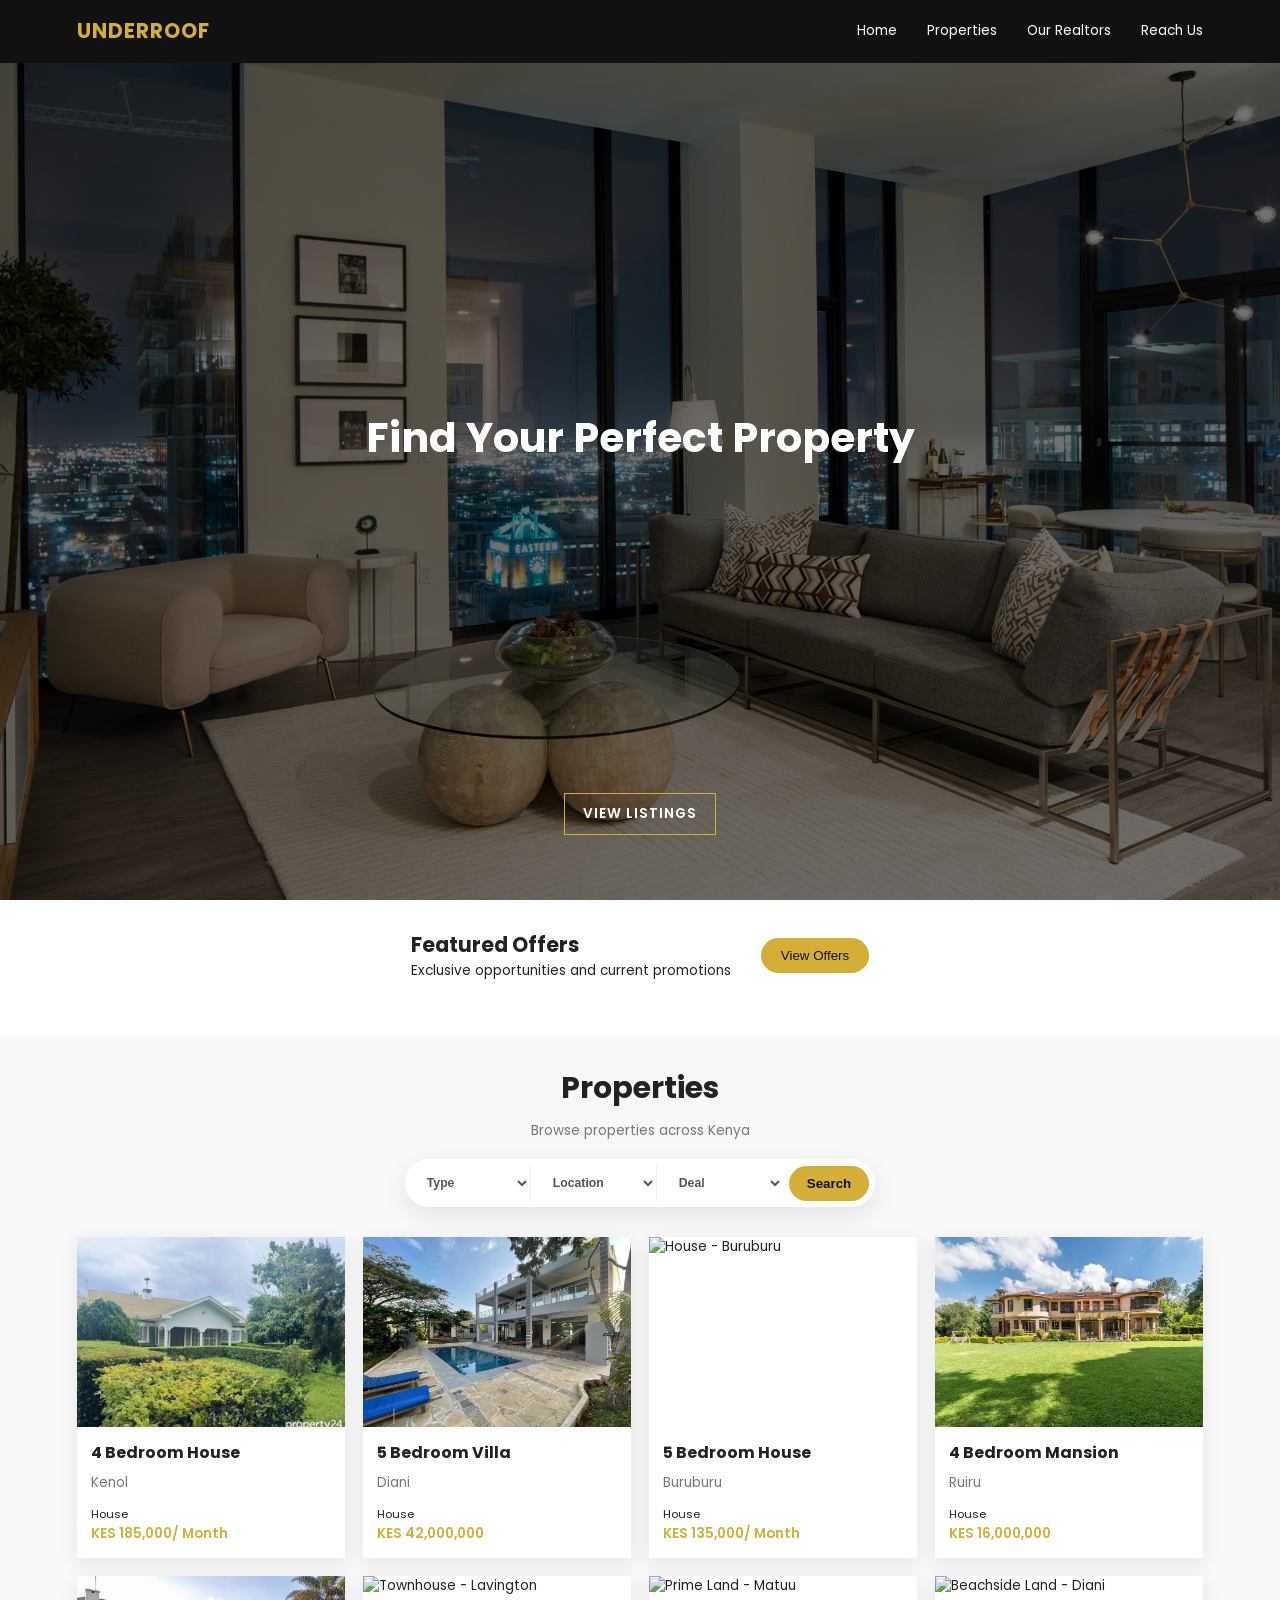
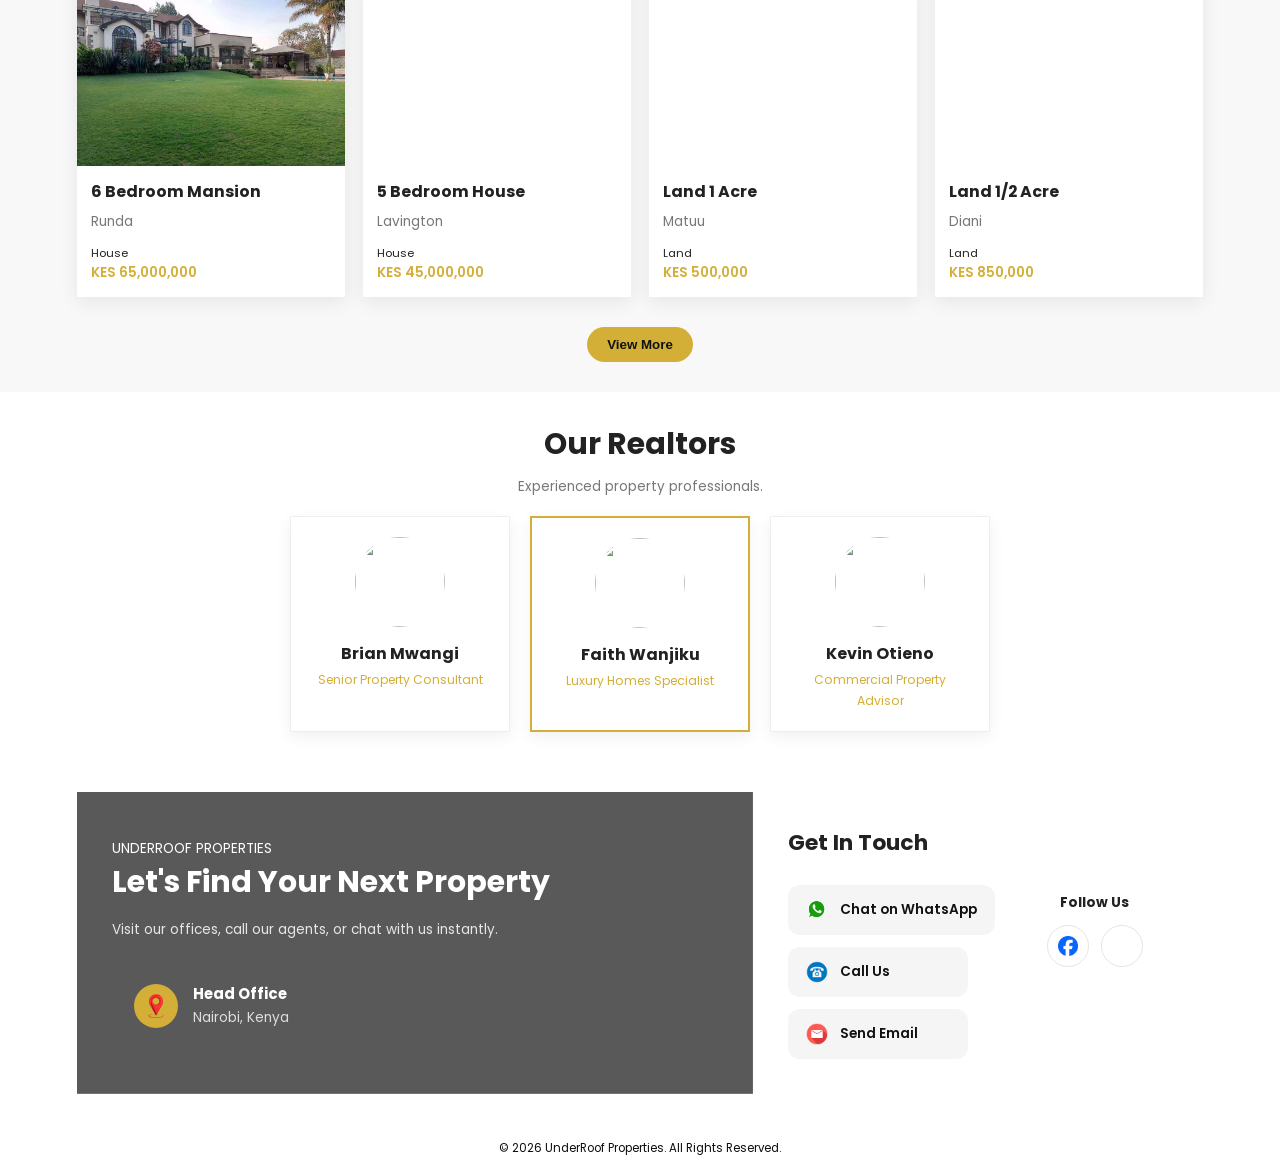
==== commit a848adb3: ":hh" ====
--- a/index.html
+++ b/index.html
@@ -41,8 +41,8 @@
 
         <div class="slideshow">
             <img src="assets/background.jpg" class="active">
-            <img src="assets/background2.jpg">
-            <img src="assets/background3.jpeg">
+            <img src="assets/background2.jpg" loading="lazy">
+            <img src="assets/background3.jpeg" loading="lazy">
         </div>
 
         <div class="overlay"></div>
@@ -57,12 +57,12 @@
         </div>
         
         <div class="falling-images">
-        <img src="assets/balcony1.jpg">
-        <img src="assets/balcony2.jpg">
-        <img src="assets/balcony3.jpg">
-        <img src="assets/balcony4.jpg">
-        <img src="assets/balcony5.jpg">
-        <img src="assets/balcony6.jpg">
+        <img src="assets/balcony1.jpg" loading="lazy">
+        <img src="assets/balcony2.jpg" loading="lazy">
+        <img src="assets/balcony3.jpg" loading="lazy">
+        <img src="assets/balcony4.jpg" loading="lazy">
+        <img src="assets/balcony5.jpg" loading="lazy">
+        <img src="assets/balcony6.jpg" loading="lazy">
         </div>
         
     </section>
@@ -113,35 +113,39 @@
 
     <div class="property-search">
 
-        <select id="propertyTypeFilter">
-            <option value="">Type</option>
-        </select>
-
-        <select id="propertyLocationFilter">
-            <option value="">Location</option>
-        </select>
-
-        <select id="propertyDealFilter">
-            <option value="">Deal</option>
-        </select>
-
+    <select id="propertyTypeFilter">
+        <option value="">Type</option>
+    </select>
+
+    <select id="propertyLocationFilter">
+        <option value="">Location</option>
+    </select>
+
+    <select id="propertyDealFilter">
+        <option value="">Deal</option>
+    </select>
+
+    <div id="bedroomsWrapper" style="display:none;">
         <select id="propertyBedroomsFilter">
             <option value="">Bedrooms</option>
         </select>
-
+    </div>
+
+    <div id="sizeWrapper" style="display:none;">
         <select id="propertySizeFilter">
             <option value="">Land Size</option>
         </select>
-
-        <button id="propertySearchBtn">
-            Search
-        </button>
-
-        <button id="propertyClearBtn" style="display:none;">
-            Clear
-        </button>
-
-    </div>
+    </div>
+
+    <button id="propertySearchBtn">
+        Search
+    </button>
+
+    <button id="propertyClearBtn" style="display:none;">
+        Clear
+    </button>
+
+</div>
 
     <div class="property-grid" id="propertiesGrid">
     </div>
--- a/style.css
+++ b/style.css
@@ -507,11 +507,11 @@
     align-items:center;
     gap:15px;
 
-    background:rgba(255,255,255,.08);
+    background:none;
     backdrop-filter:blur(6px);
 
     padding:18px 22px;
-    border-radius:14px;
+    border-radius:none;
 
     width:fit-content;
     margin-top:25px;
@@ -602,6 +602,9 @@
     height:180px;
     object-fit:cover;
     opacity:0;
+}
+
+.hero-ready .falling-images img{
     animation:dropOnce 1.6s forwards;
 }
 
@@ -712,37 +715,76 @@
         background:#222;
     }
 
-    .property-search{
-        width:95%;
-        margin:0 auto 30px;
+    .offers-header{
         display:flex;
-        flex-wrap:nowrap;
+        flex-direction:row;
         align-items:center;
         justify-content:space-between;
-        gap:4px;
-        padding:6px 8px;
-        border-radius:50px;
-        overflow:hidden;
-    }
-
-    .property-search select{
-        flex:1 1 0;
-        min-width:0;
-        padding:6px 6px;
-        font-size:.7rem;
-        border-right:1px solid #eee;
-    }
-
-    .property-search select:last-of-type{
-        border-right:none;
-    }
-
-    .property-search button{
-        flex:0 0 auto;
-        padding:6px 10px;
-        font-size:.7rem;
-        white-space:nowrap;
-    }
+        gap:10px;
+    }
+
+    .offers-header h2{
+        font-size:1.3rem;
+        margin-bottom:2px;
+    }
+
+    .offers-header p{
+        font-size:.8rem;
+    }
+
+    .offers-toggle{
+        padding:8px 14px;
+        font-size:.8rem;
+        flex-shrink:0;
+    }
+
+    .section-head{
+    text-align:center;
+    margin-bottom:35px;
+}
+
+.section-head h2{
+    font-size:1.5rem;
+    margin-bottom:2px;
+}
+
+   .property-search{
+    width:95%;
+    margin:0 auto 30px;
+
+    display:flex;
+    align-items:center;
+    justify-content:center;
+
+    gap:4px;
+    padding:6px 8px;
+
+    border-radius:50px;
+    overflow:visible;
+}
+
+.property-search select{
+    flex:1 1 auto;
+    min-width:0;
+
+    padding:6px 8px;
+    font-size:.7rem;
+
+    border-right:1px solid #eee;
+}
+
+.property-search button{
+    flex:0 0 auto;
+
+    padding:6px 10px;
+    font-size:.7rem;
+
+    white-space:nowrap;
+}
+
+.property-search select:last-of-type{
+    border-right:none;
+}
 
     .property-grid{
         grid-template-columns:repeat(2,1fr);
@@ -767,18 +809,18 @@
 }
 
 .property-info h3{
-    font-size:.8rem;
+    font-size:.9rem;
     line-height:1.2;
     margin-bottom:4px;
 }
 
 .property-info p{
-    font-size:.7rem;
+    font-size:.8rem;
     margin-bottom:4px;
 }
 
 .property-info span{
-    font-size:.75rem;
+    font-size:.85rem;
 }
 
     .contact-modern{
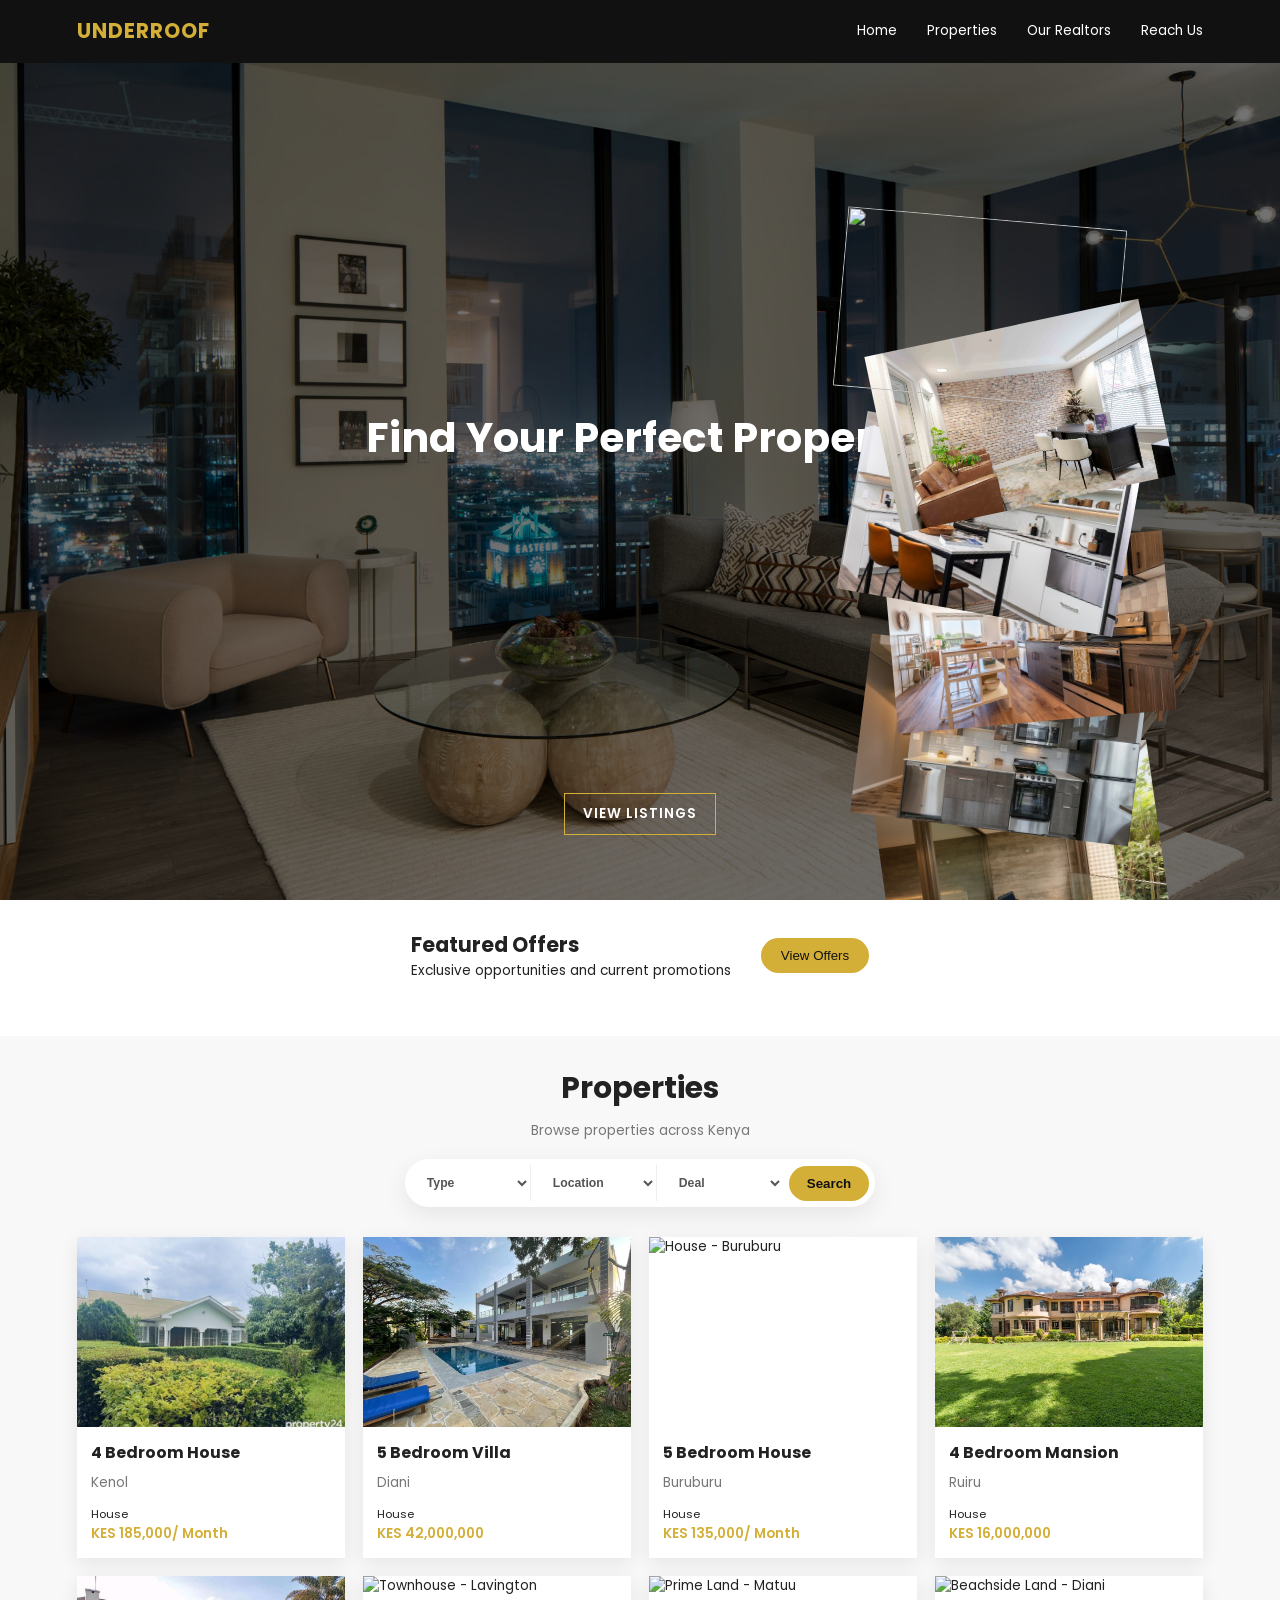
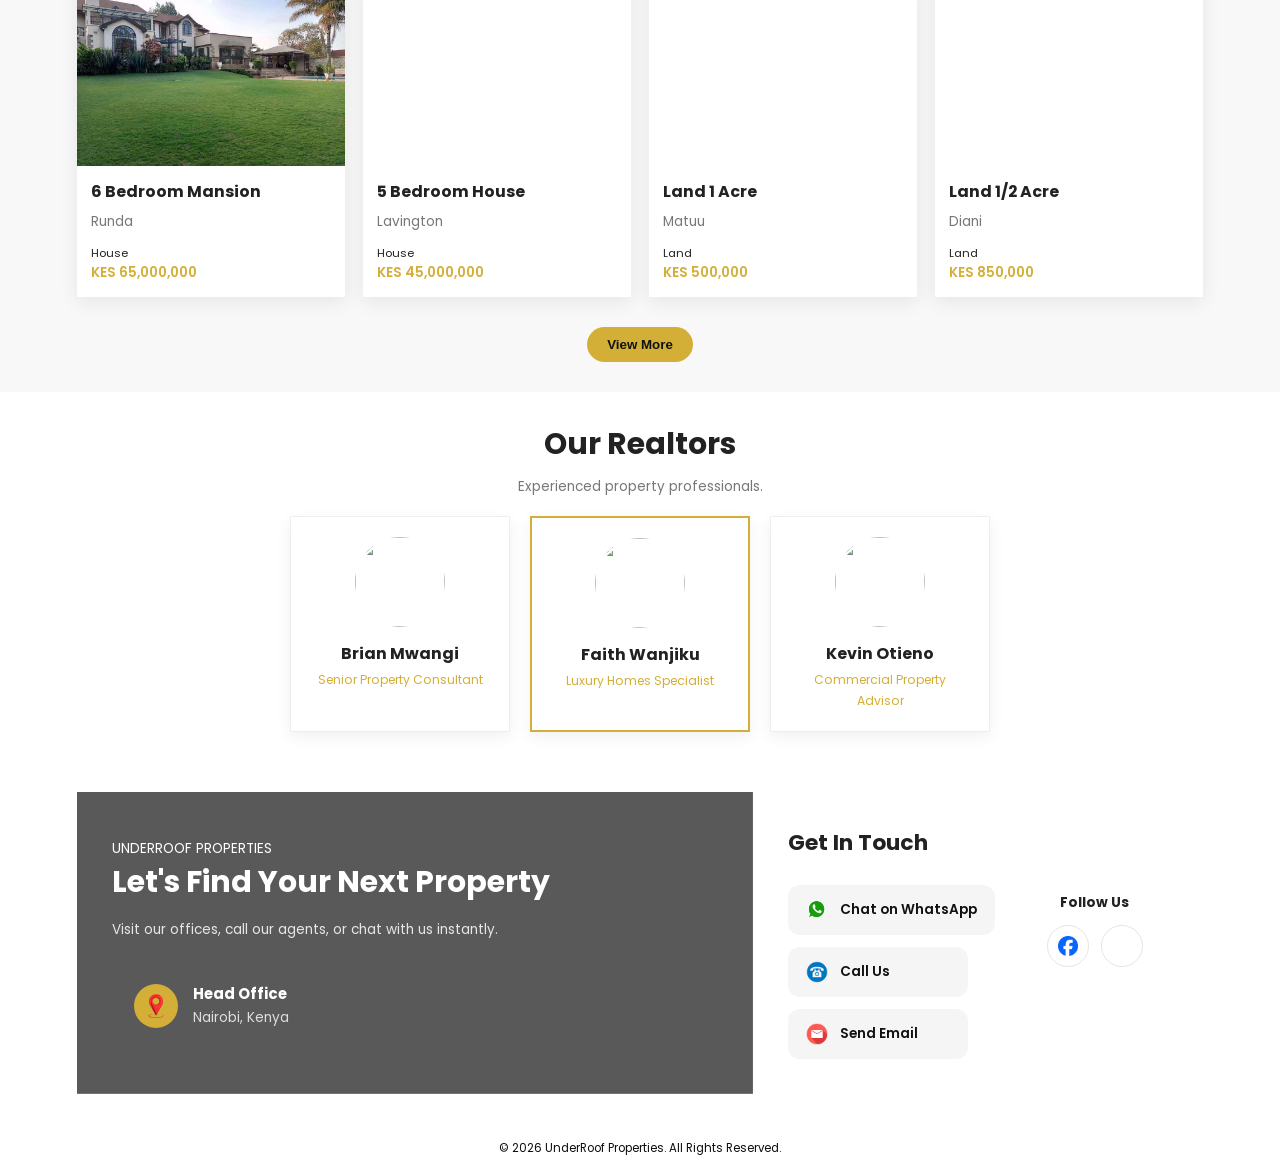
==== commit 8b0799cc: "vh" ====
--- a/index.html
+++ b/index.html
@@ -7,7 +7,7 @@
 
     <title>UnderRoof Properties</title>
 
-    <link rel="icon" type="image/png" href="assets/favicon.png">
+    <link rel="icon" type="image/png" href="assets/favicon.png" loading="lazy">
 
     <link rel="stylesheet" href="style.css">
 
@@ -87,15 +87,15 @@
             <div class="offers-grid">
 
                 <div class="offer-card">
-                    <img src="assets/companyadposter.jpg">
+                    <img src="assets/companyadposter.jpg" loading="lazy">
                 </div>
 
                 <div class="offer-card">
-                    <img src="assets/companycontactposter.jpg">
+                    <img src="assets/companycontactposter.jpg" loading="lazy">
                 </div>
 
                 <div class="offer-card">
-                    <img src="assets/kenolad.jpg">
+                    <img src="assets/kenolad.jpg" loading="lazy">
                 </div>
 
             </div>
@@ -171,19 +171,19 @@
         <div class="realtors-row">
 
             <div class="realtor-card">
-                <img src="assets/realtor1.png">
+                <img src="assets/realtor1.png" loading="lazy">
                 <h3>Brian Mwangi</h3>
                 <span>Senior Property Consultant</span>
             </div>
 
             <div class="realtor-card featured">
-                <img src="assets/realtor2.png">
+                <img src="assets/realtor2.png" loading="lazy">
                 <h3>Faith Wanjiku</h3>
                 <span>Luxury Homes Specialist</span>
             </div>
 
             <div class="realtor-card">
-                <img src="assets/realtor3.png">
+                <img src="assets/realtor3.png" loading="lazy">
                 <h3>Kevin Otieno</h3>
                 <span>Commercial Property Advisor</span>
             </div>
@@ -210,7 +210,7 @@
             <div class="office-location">
 
             <div class="location-icon">
-            <img src="assets/locationicon.png" alt="Location">
+            <img src="assets/locationicon.png" loading="lazy" alt="Location">
             </div>
 
             <div class="location-text">
@@ -233,17 +233,17 @@
             <div class="contact-actions">
 
                 <a href="https://wa.me/254729709807" class="action-btn whatsapp">
-                    <img src="assets/whatsappicon.png">
+                    <img src="assets/whatsappicon.png" loading="lazy">
                     Chat on WhatsApp
                 </a>
 
                 <a href="tel:+254729709807" class="action-btn phone">
-                    <img src="assets/phoneicon.png">
+                    <img src="assets/phoneicon.png" loading="lazy">
                     Call Us
                 </a>
 
                 <a href="mailto:info@underroof.co.ke" class="action-btn email">
-                    <img src="assets/mailicon.png">
+                    <img src="assets/mailicon.png" loading="lazy">
                     Send Email
                 </a>
 
@@ -256,11 +256,11 @@
                 <div class="social-icons">
 
                     <a href="https://facebook.com/UnderRoofProperties" target="_blank">
-                        <img src="assets/facebook.png" alt="Facebook">
+                        <img src="assets/facebook.png" loading="lazy" alt="Facebook">
                     </a>
 
                     <a href="https://instagram.com/underroofproperties" target="_blank">
-                        <img src="assets/instagramicon.png" alt="Instagram">
+                        <img src="assets/instagramicon.png" loading="lazy" alt="Instagram">
                     </a>
 
                 </div>
--- a/style.css
+++ b/style.css
@@ -511,7 +511,7 @@
     backdrop-filter:blur(6px);
 
     padding:18px 22px;
-    border-radius:none;
+    border-radius:0;
 
     width:fit-content;
     margin-top:25px;
@@ -597,11 +597,12 @@
 
 .falling-images img{
     position:absolute;
-    right:-180px;
-    width:280px;     
+    right:20px;
+    top:20px;
+    width:280px;
     height:180px;
     object-fit:cover;
-    opacity:0;
+    opacity:1;
 }
 
 .hero-ready .falling-images img{
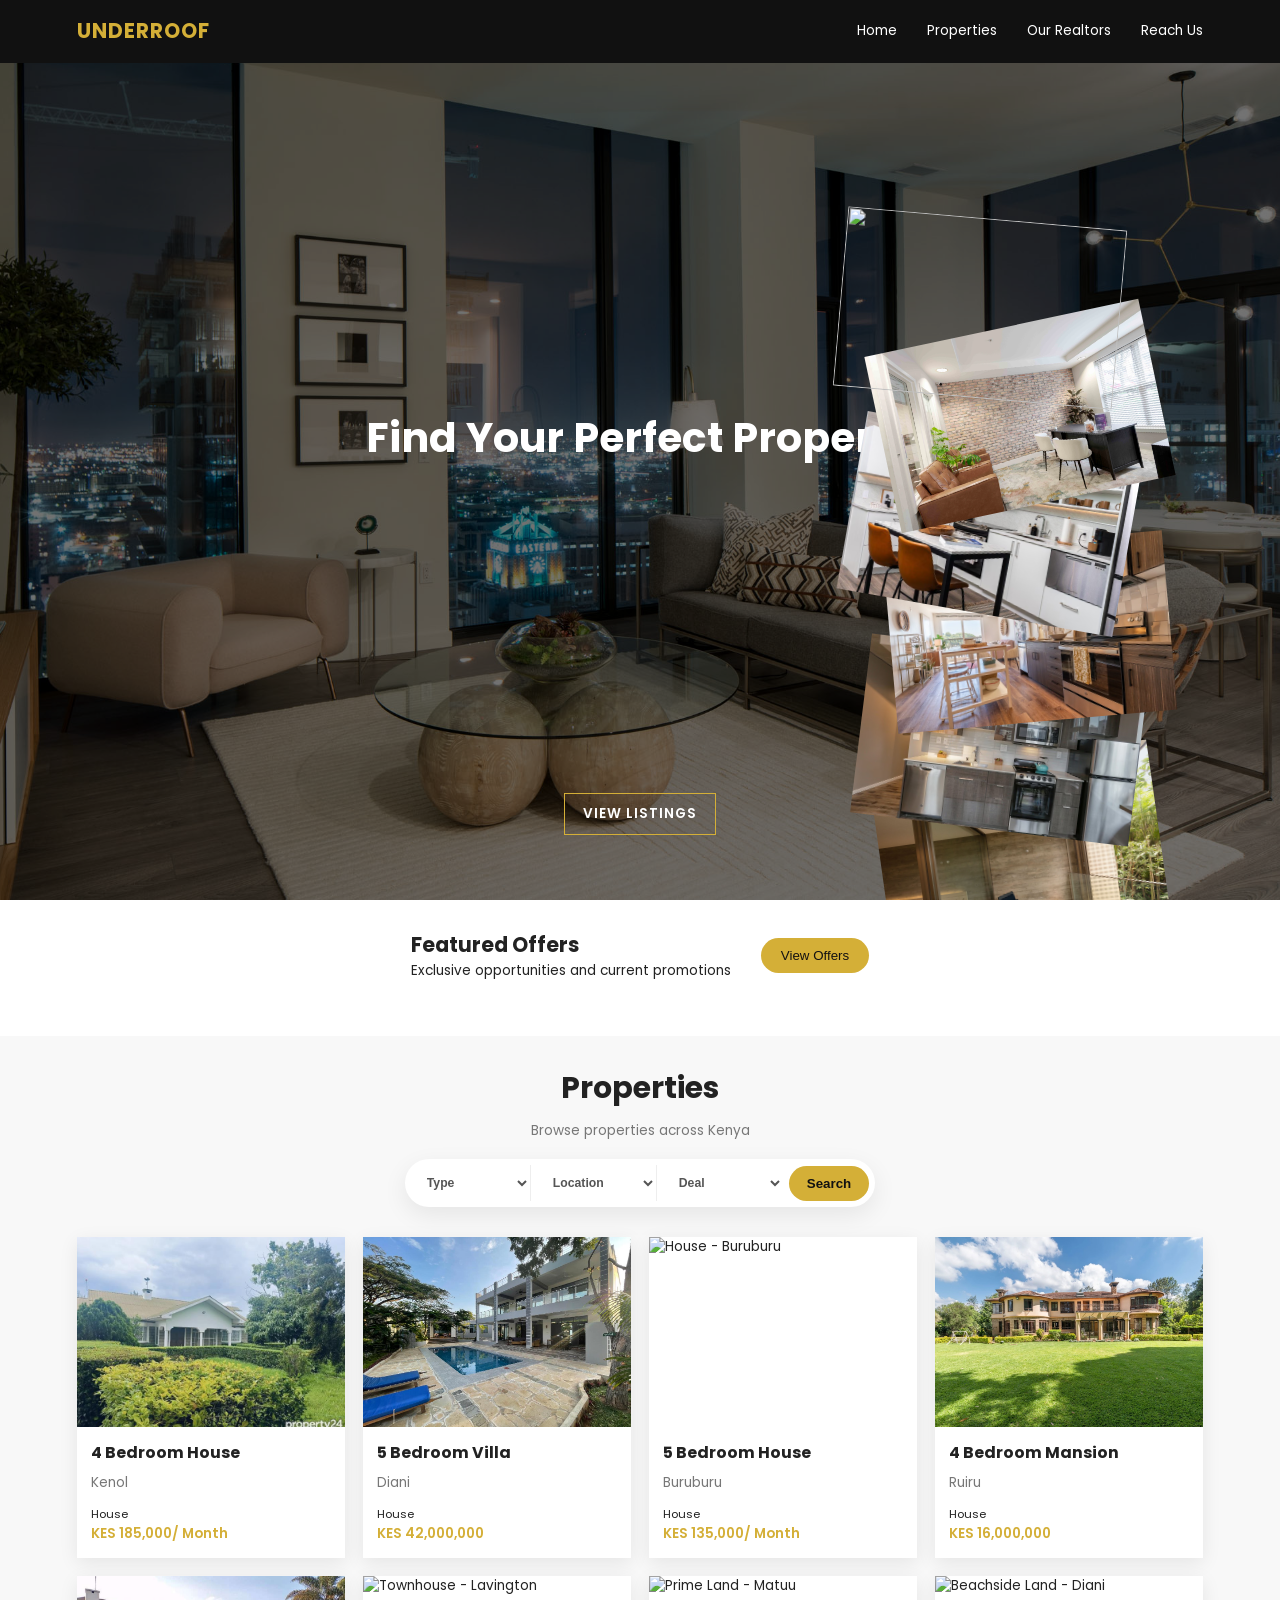
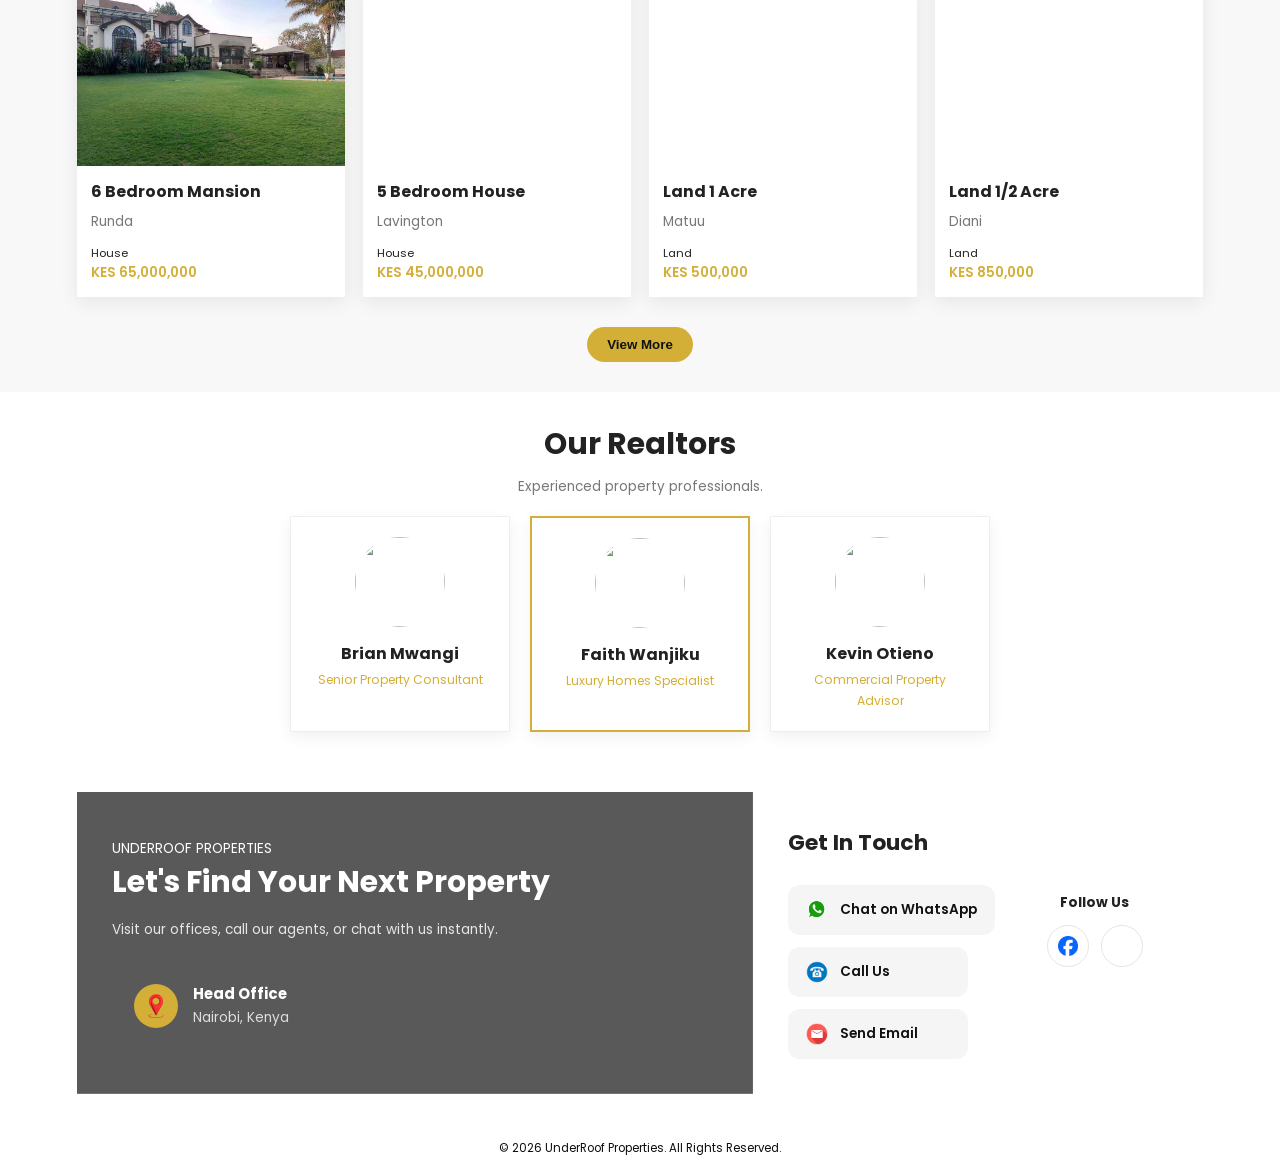
==== commit 8ce9798b: "vh" ====
--- a/index.html
+++ b/index.html
@@ -41,8 +41,8 @@
 
         <div class="slideshow">
             <img src="assets/background.jpg" class="active">
-            <img src="assets/background2.jpg" loading="lazy">
-            <img src="assets/background3.jpeg" loading="lazy">
+            <img src="assets/background2.jpg">
+            <img src="assets/background3.jpeg">
         </div>
 
         <div class="overlay"></div>
@@ -57,12 +57,12 @@
         </div>
         
         <div class="falling-images">
-        <img src="assets/balcony1.jpg" loading="lazy">
-        <img src="assets/balcony2.jpg" loading="lazy">
-        <img src="assets/balcony3.jpg" loading="lazy">
-        <img src="assets/balcony4.jpg" loading="lazy">
-        <img src="assets/balcony5.jpg" loading="lazy">
-        <img src="assets/balcony6.jpg" loading="lazy">
+        <img src="assets/balcony1.jpg">
+        <img src="assets/balcony2.jpg">
+        <img src="assets/balcony3.jpg">
+        <img src="assets/balcony4.jpg">
+        <img src="assets/balcony5.jpg">
+        <img src="assets/balcony6.jpg">
         </div>
         
     </section>
